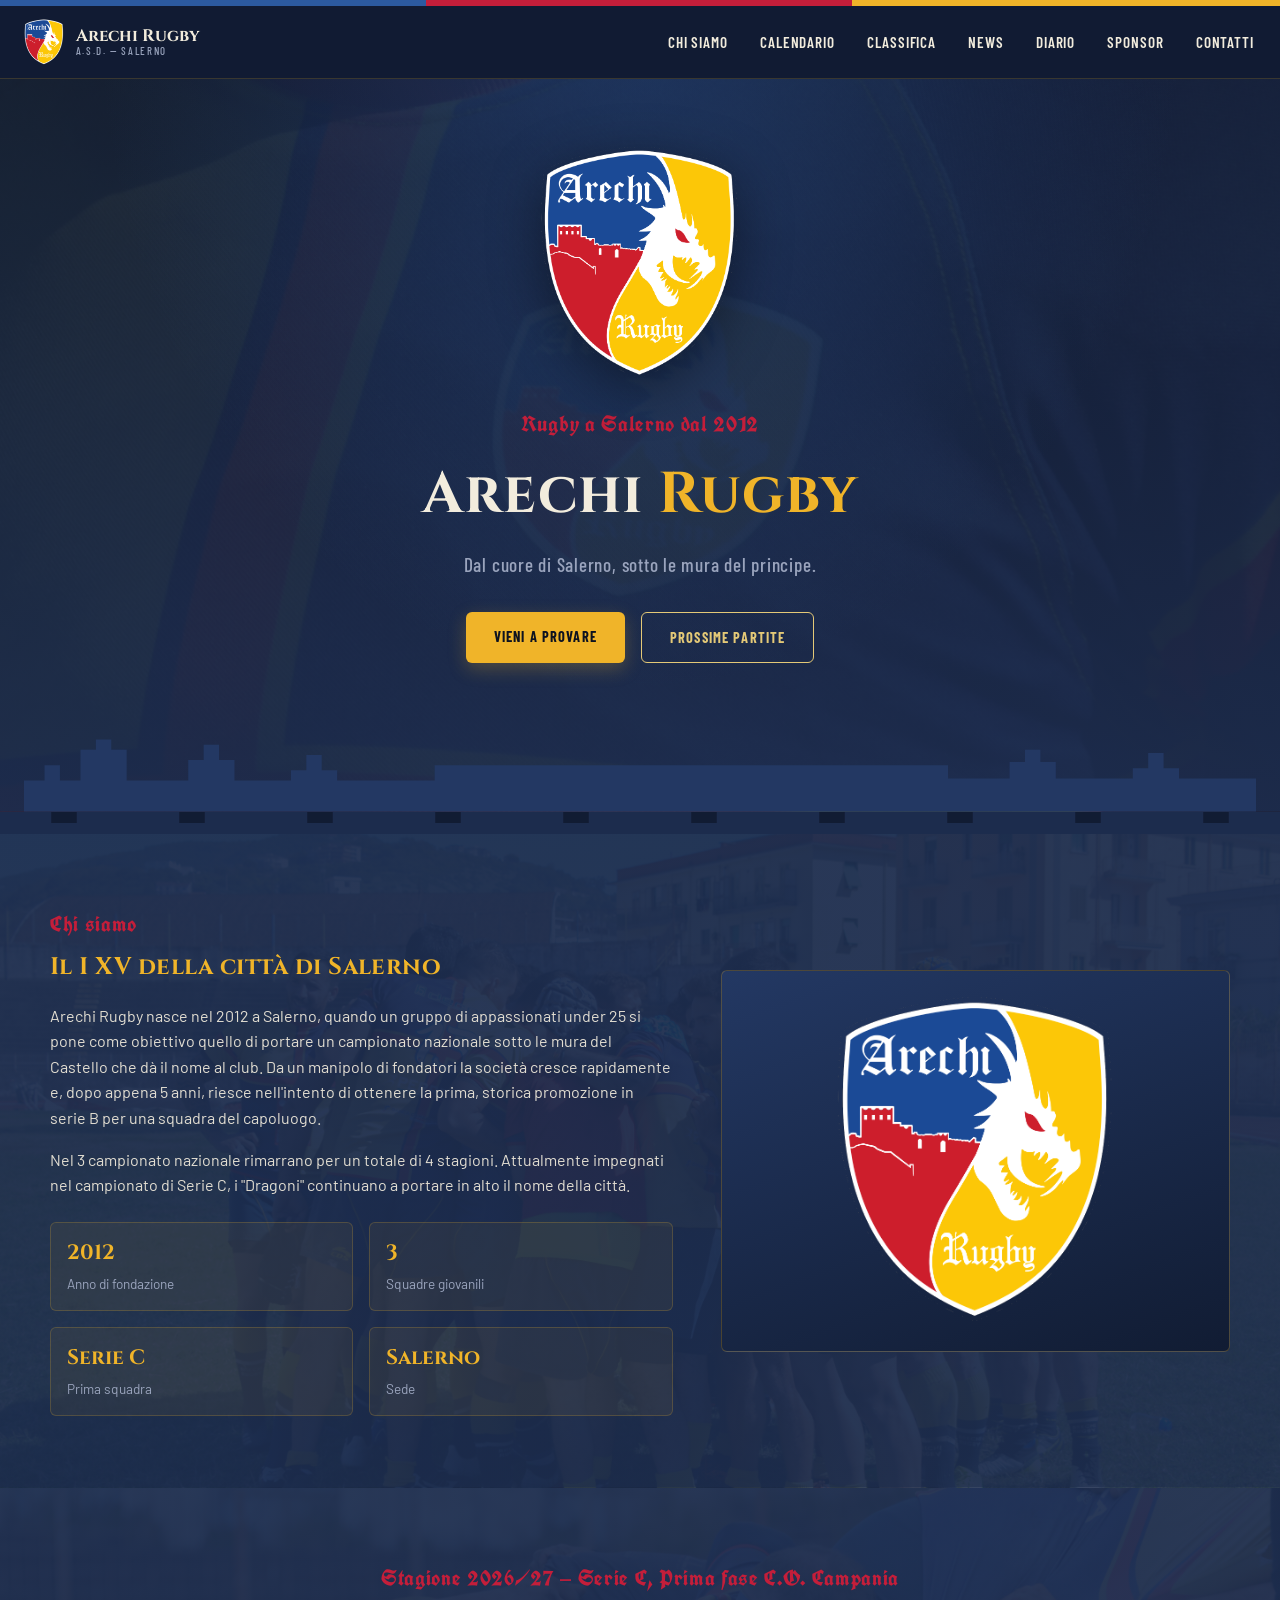
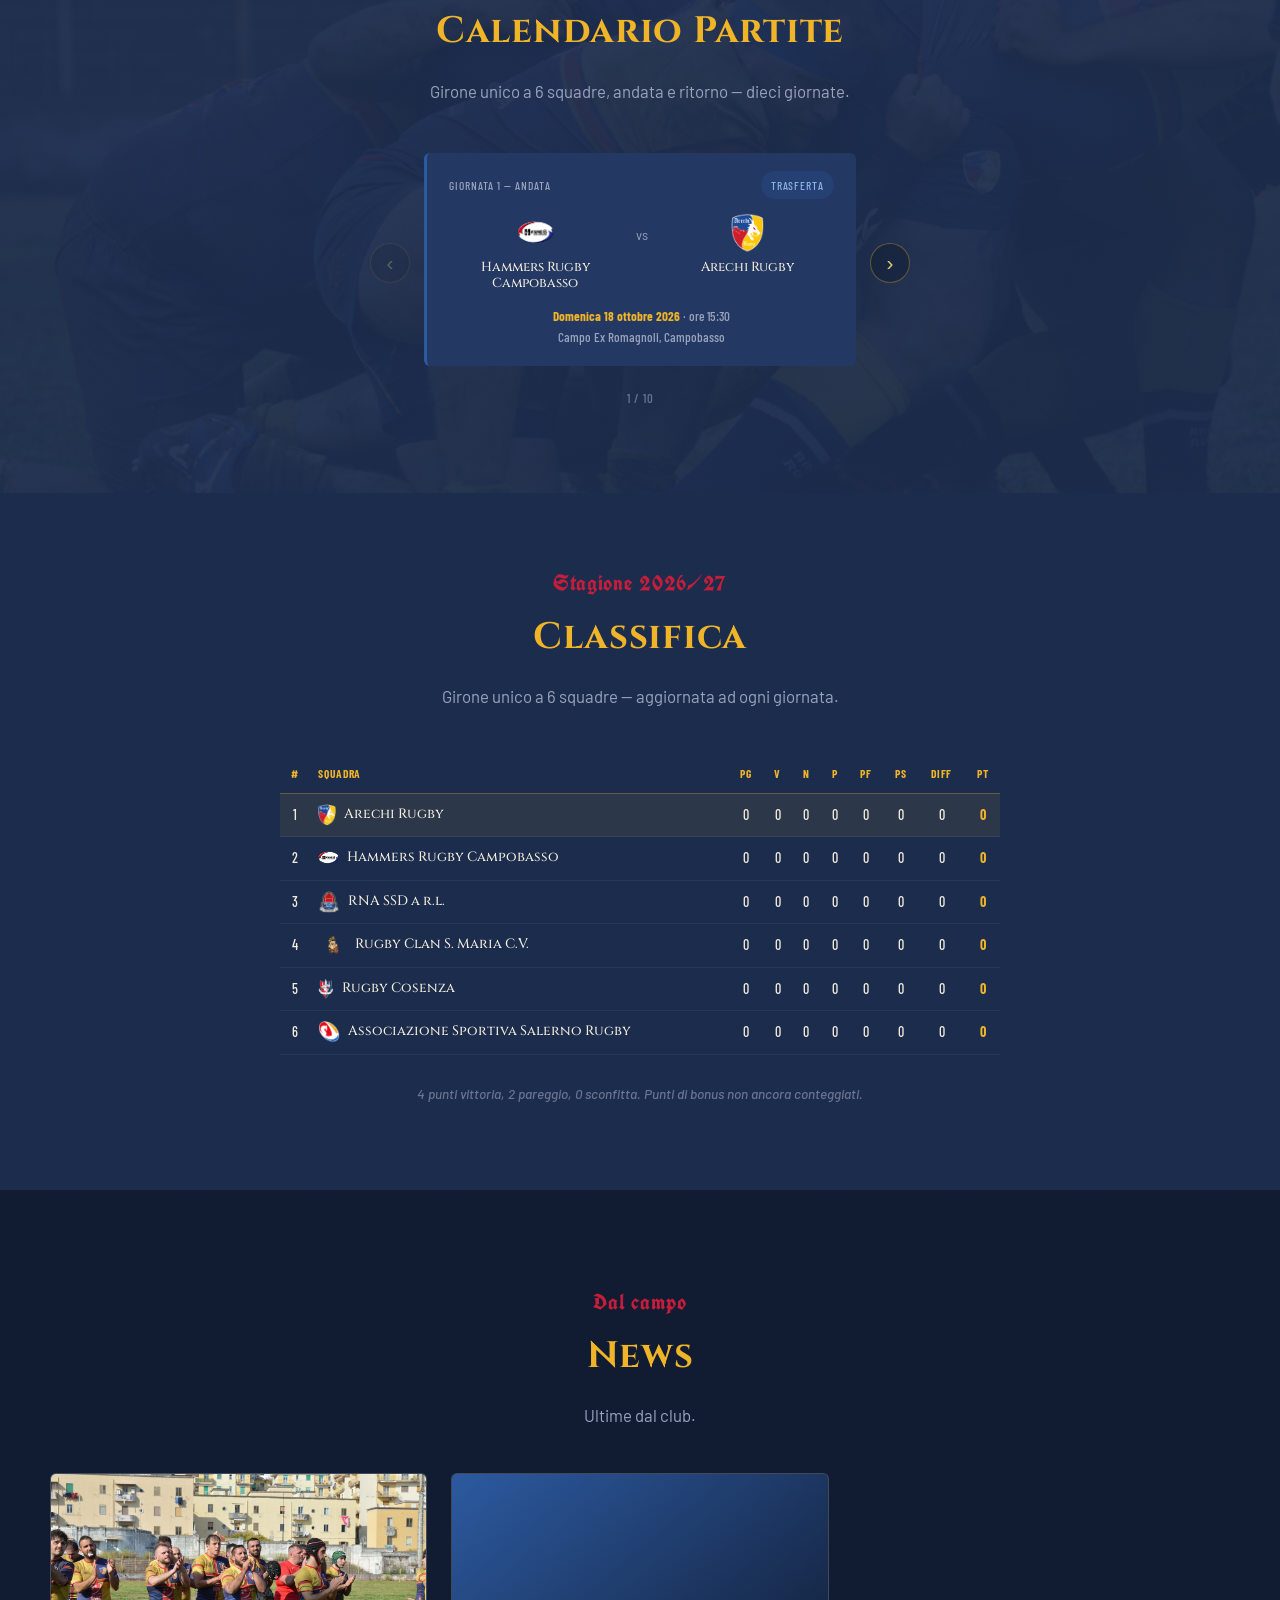
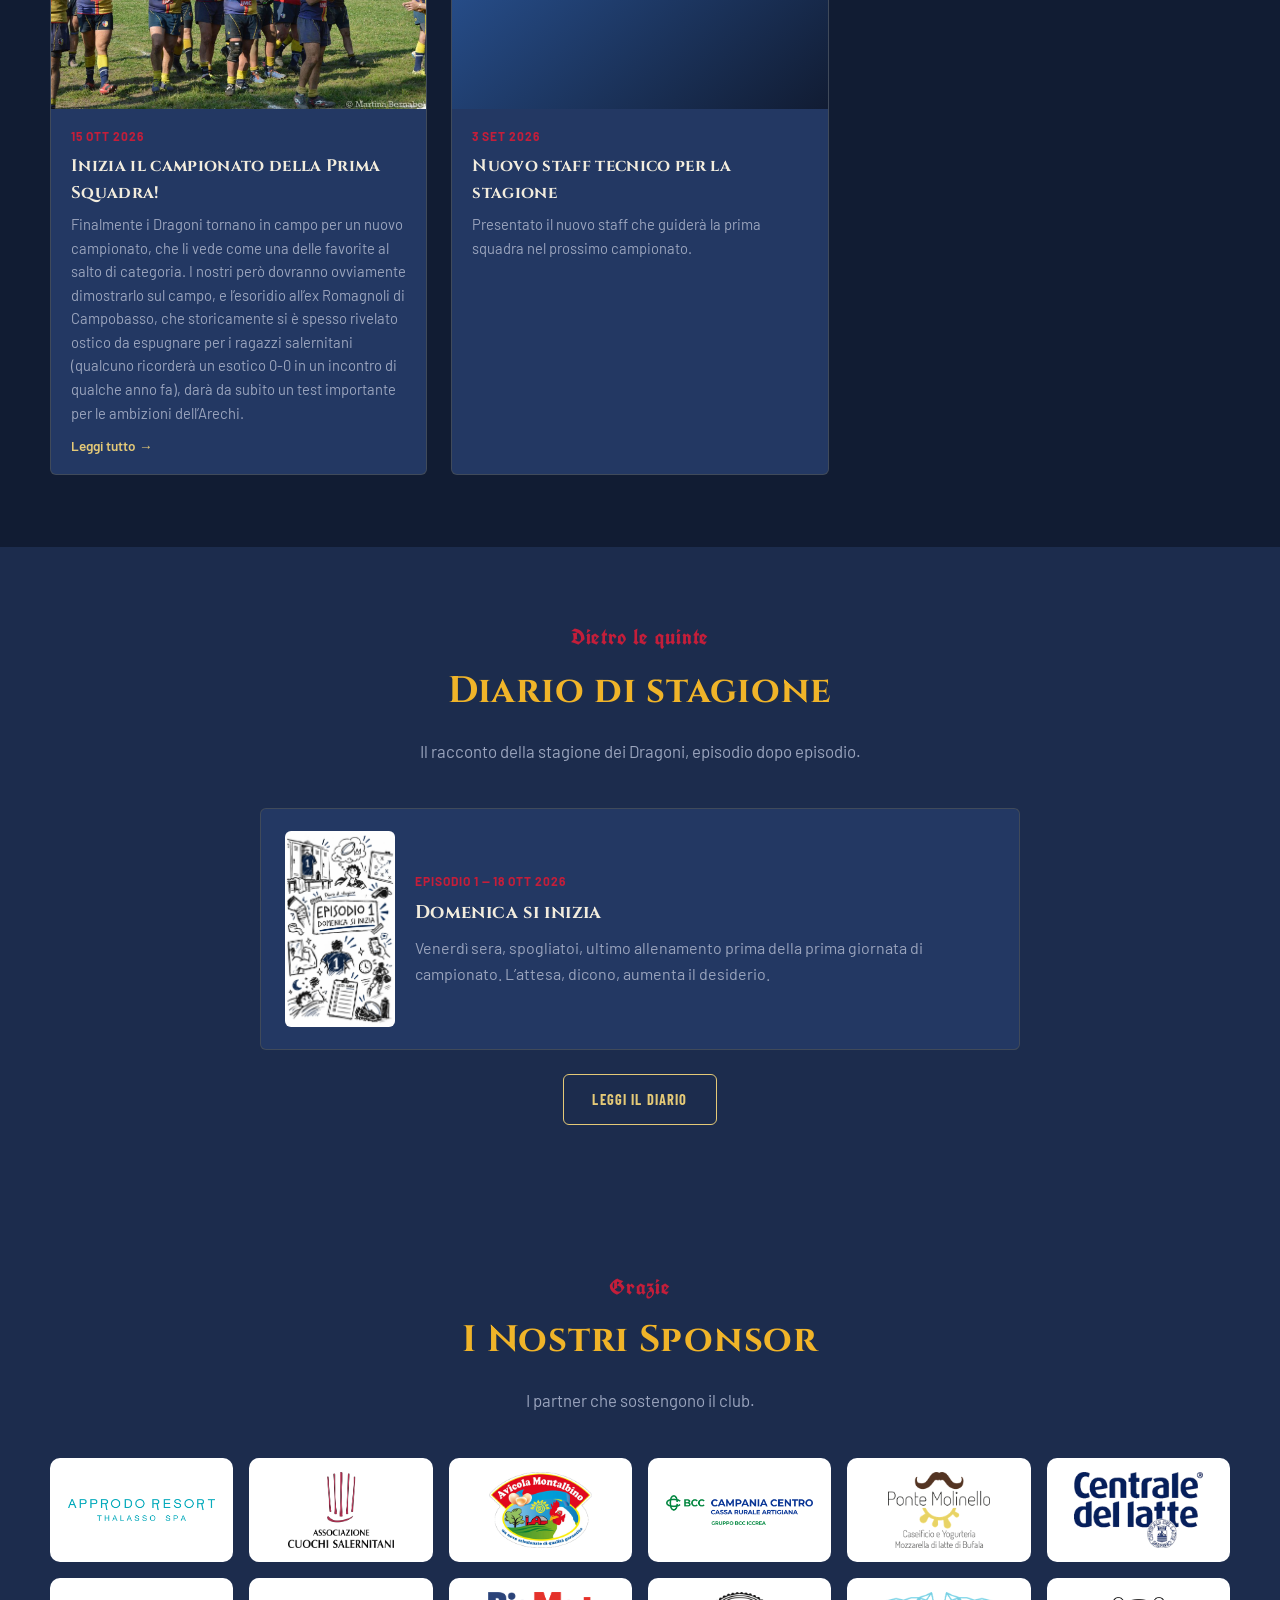
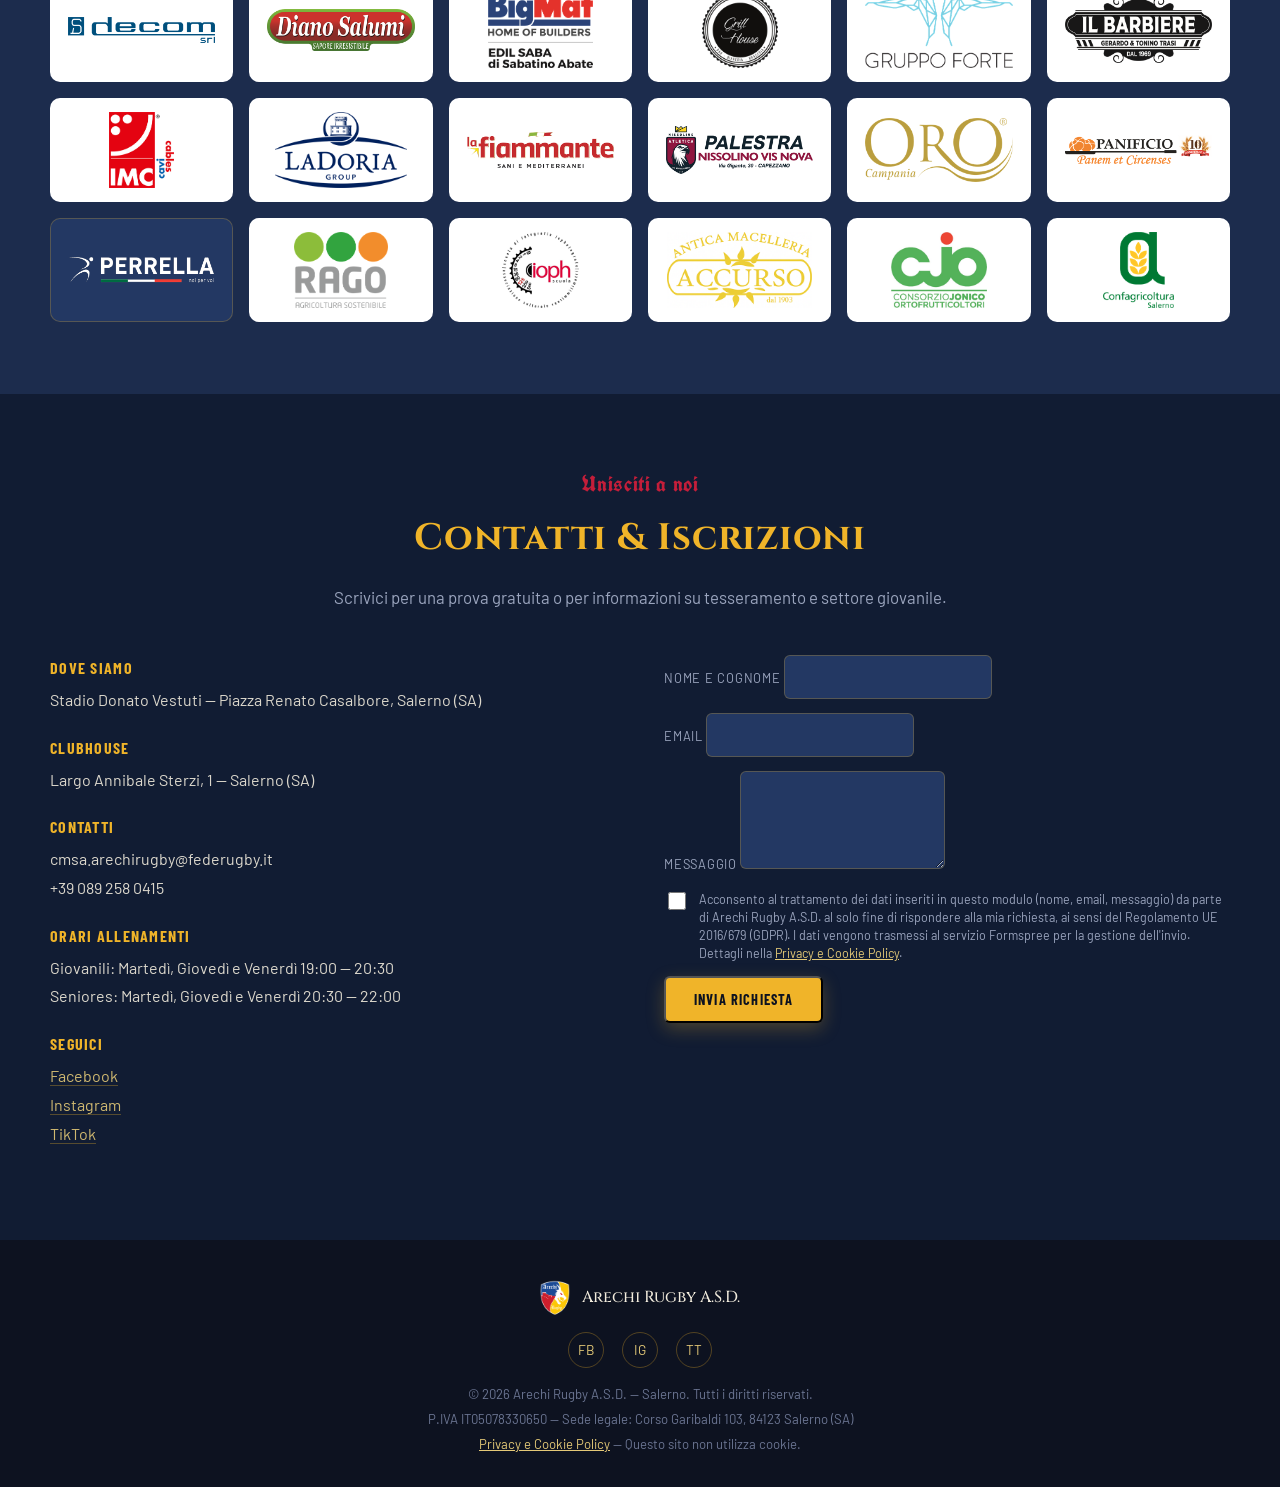
==== index.html @ 6b50a9fa "Diario di stagione: Episodio 1 "Domenica si inizia" Co-Authored-By: Claude Opus 5.5 <noreply@anthrop" ====
<!DOCTYPE html>
<html lang="it">
<head>
<meta charset="UTF-8">
<meta name="viewport" content="width=device-width, initial-scale=1.0">
<title>Arechi Rugby — Rugby Salerno | A.S.D. dal 2012, Stadio Donato Vestuti</title>
<meta name="description" content="Arechi Rugby: squadra di rugby a Salerno, Serie C. Partite casalinghe allo Stadio Donato Vestuti. Storia, squadra, calendario e tesseramenti per il settore giovanile e seniores.">
<meta name="robots" content="index, follow">
<meta name="keywords" content="rugby Salerno, Salerno rugby, Arechi Rugby, Stadio Vestuti, Stadio Donato Vestuti, rugby Campania, A.S.D. rugby Salerno">
<link rel="canonical" href="https://arechirugby.it/">
<link rel="icon" type="image/png" href="arechi-logo.png">
<link rel="apple-touch-icon" href="arechi-logo.png">

<!-- Open Graph -->
<meta property="og:type" content="website">
<meta property="og:site_name" content="Arechi Rugby">
<meta property="og:locale" content="it_IT">
<meta property="og:url" content="https://arechirugby.it/">
<meta property="og:title" content="Arechi Rugby — Rugby Salerno | A.S.D. dal 2012">
<meta property="og:description" content="Squadra di rugby a Salerno, Serie C. Partite casalinghe allo Stadio Donato Vestuti. Storia, squadra, calendario e tesseramenti.">
<meta property="og:image" content="https://arechirugby.it/arechi-logo.png">

<!-- Twitter Card -->
<meta name="twitter:card" content="summary">
<meta name="twitter:title" content="Arechi Rugby — Rugby Salerno">
<meta name="twitter:description" content="Squadra di rugby a Salerno, Serie C. Partite casalinghe allo Stadio Donato Vestuti.">
<meta name="twitter:image" content="https://arechirugby.it/arechi-logo.png">

<link href="fonts.css" rel="stylesheet">

<script type="application/ld+json">
{
  "@context": "https://schema.org",
  "@type": "SportsTeam",
  "name": "Arechi Rugby",
  "alternateName": "A.S.D. Arechi Rugby",
  "sport": "Rugby",
  "url": "https://arechirugby.it/",
  "logo": "https://arechirugby.it/arechi-logo.png",
  "foundingDate": "2012",
  "email": "cmsa.arechirugby@federugby.it",
  "telephone": "+39-089-258-0415",
  "address": {
    "@type": "PostalAddress",
    "streetAddress": "Corso Garibaldi 103",
    "addressLocality": "Salerno",
    "postalCode": "84123",
    "addressRegion": "SA",
    "addressCountry": "IT"
  },
  "location": {
    "@type": "StadiumOrArena",
    "name": "Stadio Donato Vestuti",
    "address": {
      "@type": "PostalAddress",
      "streetAddress": "Piazza Renato Casalbore",
      "addressLocality": "Salerno",
      "addressRegion": "SA",
      "addressCountry": "IT"
    }
  },
  "sameAs": [
    "https://www.facebook.com/arechirugby/",
    "https://www.instagram.com/arechirugby/",
    "https://www.tiktok.com/@arechirugby"
  ]
}
</script>
<style>
  :root{
    --navy:#111c33;
    --navy-2:#1c2c4d;
    --navy-3:#233863;
    --blue-crest:#2c5aa0;
    --red-crest:#c41e3a;
    --red-deep:#8f1526;
    --gold:#f0b429;
    --gold-soft:#e4c977;
    --parchment:#f2ecdd;
    --ink:#0d1220;
    --stone:#9aa4bd;
    --stone-dark:#6b7592;
    --radius:6px;
    --maxw:1180px;
  }
  *{box-sizing:border-box;}
  html{scroll-behavior:smooth;}
  body{
    margin:0;
    background:var(--navy);
    color:var(--parchment);
    font-family:'Barlow',sans-serif;
    font-size:16px;
    line-height:1.6;
    -webkit-font-smoothing:antialiased;
  }
  h1,h2,h3{
    font-family:'Cinzel',serif;
    letter-spacing:.02em;
    margin:0 0 .4em 0;
    color:var(--gold);
  }
  a{color:inherit;}
  img{max-width:100%;display:block;}
  .wrap{max-width:var(--maxw);margin:0 auto;padding:0 24px;}
  .eyebrow{
    font-family:'UnifrakturCook',cursive;
    font-size:1.4rem;
    color:var(--red-crest);
    letter-spacing:.03em;
    display:inline-block;
    margin-bottom:.3em;
  }
  :focus-visible{outline:3px solid var(--gold);outline-offset:3px;}

  /* ---- tri-color shield bar ---- */
  .shieldbar{
    height:6px;
    width:100%;
    background:linear-gradient(90deg,
      var(--blue-crest) 0 33.3%,
      var(--red-crest) 33.3% 66.6%,
      var(--gold) 66.6% 100%);
  }

  /* ---- header ---- */
  header{
    position:sticky;top:0;z-index:50;
    background:rgba(17,28,51,.94);
    backdrop-filter:blur(6px);
    border-bottom:1px solid rgba(240,180,41,.18);
  }
  .navrow{
    display:flex;align-items:center;justify-content:space-between;
    padding:12px 24px;
  }
  .brand{display:flex;align-items:center;gap:12px;text-decoration:none;}
  .brand img{height:48px;width:auto;}
  .brand-text{font-family:'Cinzel',serif;font-weight:700;color:var(--parchment);font-size:1.05rem;line-height:1.1;}
  .brand-text small{display:block;font-family:'Barlow Condensed',sans-serif;font-weight:500;font-size:.68rem;letter-spacing:.15em;color:var(--stone);text-transform:uppercase;}
  nav ul{list-style:none;display:flex;gap:28px;margin:0;padding:0;}
  nav a{
    text-decoration:none;color:var(--parchment);
    font-family:'Barlow Condensed',sans-serif;font-weight:600;
    font-size:.95rem;letter-spacing:.06em;text-transform:uppercase;
    padding:6px 2px;border-bottom:2px solid transparent;
    transition:border-color .2s, color .2s;
  }
  nav a:hover{border-color:var(--gold);color:var(--gold);}
  .menu-btn{display:none;background:none;border:1px solid var(--gold-soft);color:var(--gold-soft);padding:8px 10px;border-radius:var(--radius);cursor:pointer;}
  @media(max-width:860px){
    nav{position:fixed;top:76px;left:0;right:0;background:var(--navy-2);border-bottom:1px solid rgba(240,180,41,.2);
      max-height:0;overflow:hidden;transition:max-height .3s ease;}
    nav.open{max-height:400px;}
    nav ul{flex-direction:column;padding:16px 24px;gap:0;}
    nav ul li{border-bottom:1px solid rgba(255,255,255,.06);}
    nav a{display:block;padding:14px 4px;}
    .menu-btn{display:block;}
  }

  /* ---- hero ---- */
  .hero{
    position:relative;
    padding:64px 24px 0;
    background:
      radial-gradient(ellipse at 50% -10%, rgba(44,90,160,.35), transparent 60%) center/auto no-repeat,
      linear-gradient(180deg, rgba(17,28,51,.93) 0%, rgba(28,44,77,.96) 100%) center/auto no-repeat,
      url("Foto/Sfondo principale.jpg") center 30%/cover no-repeat;
    overflow:hidden;
    text-align:center;
  }
  .hero-inner{max-width:760px;margin:0 auto;position:relative;z-index:2;}
  .hero img.crest{width:200px;margin:0 auto 22px;filter:drop-shadow(0 12px 28px rgba(0,0,0,.45));}
  .hero h1{font-size:clamp(2.2rem,6vw,3.6rem);margin-bottom:.15em;color:var(--parchment);}
  .hero h1 span{color:var(--gold);}
  .hero p.tagline{
    font-family:'Barlow Condensed',sans-serif;font-weight:500;
    font-size:1.2rem;letter-spacing:.04em;color:var(--stone);
    max-width:520px;margin:0 auto 32px;
  }
  .cta-row{display:flex;gap:16px;justify-content:center;flex-wrap:wrap;margin-bottom:56px;}
  .btn{
    display:inline-block;padding:13px 28px;border-radius:var(--radius);
    font-family:'Barlow Condensed',sans-serif;font-weight:700;text-transform:uppercase;
    letter-spacing:.08em;font-size:.9rem;text-decoration:none;
    transition:transform .15s ease, box-shadow .15s ease;
  }
  .btn:hover{transform:translateY(-2px);}
  .btn-primary{background:var(--gold);color:var(--ink);box-shadow:0 6px 18px rgba(240,180,41,.25);}
  .btn-ghost{border:1.5px solid var(--gold-soft);color:var(--gold-soft);}

  /* castle skyline silhouette at base of hero */
  .skyline{
    display:block;width:100%;height:auto;color:var(--navy-3);
  }

  /* battlement divider */
  .battlement{display:block;width:100%;height:22px;}

  /* ---- sections ---- */
  section{padding:72px 24px;}
  .section-head{max-width:640px;margin:0 auto 44px;text-align:center;}
  .section-head h2{font-size:clamp(1.7rem,4vw,2.3rem);}
  .section-head p{color:var(--stone);font-size:1.05rem;}

  .bg-navy2{background:var(--navy-2);}
  .bg-navy{background:var(--navy);}
  #chisiamo{
    background:
      linear-gradient(180deg, rgba(28,44,77,.94), rgba(28,44,77,.94)) center/auto no-repeat,
      url("Foto/DSC_0277.jpg") center 35%/cover no-repeat;
  }
  #calendario{
    background:
      linear-gradient(180deg, rgba(28,44,77,.94), rgba(28,44,77,.94)) center/auto no-repeat,
      url("Foto/DSC_0271.jpg") center 30%/cover no-repeat;
  }

  /* chi siamo */
  .chisiamo-grid{
    display:grid;grid-template-columns:1.1fr .9fr;gap:48px;align-items:center;
    max-width:var(--maxw);margin:0 auto;
  }
  .chisiamo-grid p{color:var(--parchment);opacity:.92;}
  .fact-list{list-style:none;margin:24px 0 0;padding:0;display:grid;grid-template-columns:1fr 1fr;gap:16px;}
  .fact-list li{
    background:rgba(240,180,41,.06);border:1px solid rgba(240,180,41,.2);
    border-radius:var(--radius);padding:14px 16px;
  }
  .fact-list strong{display:block;font-family:'Cinzel',serif;color:var(--gold);font-size:1.3rem;}
  .fact-list span{font-size:.85rem;color:var(--stone);}
  .castle-art{
    border-radius:var(--radius);overflow:hidden;border:1px solid rgba(240,180,41,.25);
    background:linear-gradient(160deg, var(--navy-3), var(--navy));
    aspect-ratio:4/3;display:flex;align-items:center;justify-content:center;
  }
  @media(max-width:860px){.chisiamo-grid{grid-template-columns:1fr;} .fact-list{grid-template-columns:1fr 1fr;}}

  /* squadra */
  .roster-tabs{display:flex;gap:10px;justify-content:center;margin-bottom:36px;flex-wrap:wrap;}
  .roster-tab{
    font-family:'Barlow Condensed',sans-serif;font-weight:600;letter-spacing:.06em;text-transform:uppercase;
    font-size:.85rem;padding:9px 18px;border-radius:999px;border:1px solid rgba(240,180,41,.3);
    background:transparent;color:var(--stone);cursor:pointer;
  }
  .roster-tab.active{background:var(--gold);color:var(--ink);border-color:var(--gold);}
  .roster-grid{display:grid;grid-template-columns:repeat(auto-fill,minmax(190px,1fr));gap:18px;max-width:var(--maxw);margin:0 auto;}
  .player-card{
    background:var(--navy-3);border:1px solid rgba(240,180,41,.16);border-radius:var(--radius);
    padding:20px 16px;text-align:center;position:relative;
  }
  .player-card .num{
    font-family:'Cinzel',serif;font-size:2.1rem;color:var(--gold);line-height:1;
  }
  .player-card .name{font-weight:700;margin-top:8px;}
  .player-card .role{font-size:.8rem;color:var(--stone);text-transform:uppercase;letter-spacing:.06em;}
  .placeholder-note{
    text-align:center;color:var(--stone-dark);font-size:.85rem;margin-top:28px;font-style:italic;
  }

  /* calendario — swipeable carousel */
  .fixtures-wrap{display:flex;align-items:center;gap:12px;max-width:540px;margin:0 auto;}
  .fx-nav{
    flex:0 0 auto;width:40px;height:40px;border-radius:50%;
    border:1px solid rgba(240,180,41,.35);background:rgba(17,28,51,.5);
    color:var(--gold-soft);font-size:1.3rem;line-height:1;cursor:pointer;
    display:flex;align-items:center;justify-content:center;
    transition:background .15s ease,border-color .15s ease;
  }
  .fx-nav:hover{background:rgba(240,180,41,.16);border-color:var(--gold);}
  .fx-nav:disabled{opacity:.3;cursor:default;}
  @media(max-width:640px){.fx-nav{display:none;}}

  .fixtures{
    flex:1;min-width:0;display:flex;overflow-x:auto;scroll-snap-type:x mandatory;
    gap:16px;scroll-behavior:smooth;-webkit-overflow-scrolling:touch;
    padding:4px 2px 12px;scrollbar-width:thin;scrollbar-color:var(--gold-soft) transparent;
  }
  .fixtures::-webkit-scrollbar{height:6px;}
  .fixtures::-webkit-scrollbar-thumb{background:rgba(240,180,41,.3);border-radius:3px;}

  .fixture{
    flex:0 0 100%;scroll-snap-align:center;
    background:var(--navy-3);border-left:3px solid var(--gold);border-radius:var(--radius);
    padding:18px 22px;
  }
  .fixture.away{border-left-color:var(--blue-crest);}
  .fixture-top{display:flex;justify-content:space-between;align-items:center;gap:10px;margin-bottom:14px;}
  .fixture-round{font-family:'Barlow Condensed',sans-serif;font-size:.72rem;text-transform:uppercase;letter-spacing:.08em;color:var(--stone);}
  .fixture-teams{display:flex;align-items:flex-start;justify-content:center;gap:14px;text-align:center;margin-bottom:14px;}
  .fixture-teams .team{display:flex;flex-direction:column;align-items:center;gap:6px;flex:1;min-width:0;}
  .fixture-teams .team img{height:40px;width:auto;}
  .fixture-teams .team span{font-family:'Cinzel',serif;font-size:.82rem;line-height:1.25;}
  .fixture-teams .vs{color:var(--stone);font-family:'Barlow',sans-serif;font-size:.8rem;flex:0 0 auto;margin-top:12px;}
  .fixture-teams .fixture-score{color:var(--gold);font-family:'Cinzel',serif;font-weight:700;font-size:1.05rem;flex:0 0 auto;margin-top:8px;white-space:nowrap;}
  .fixture-meta{text-align:center;color:var(--stone);font-family:'Barlow Condensed',sans-serif;font-size:.82rem;}
  .fixture-meta strong{color:var(--gold);font-weight:700;}
  .tag{
    font-family:'Barlow Condensed',sans-serif;font-size:.72rem;text-transform:uppercase;letter-spacing:.08em;
    padding:5px 10px;border-radius:999px;white-space:nowrap;
  }
  .tag.casa{background:rgba(240,180,41,.15);color:var(--gold);}
  .tag.trasferta{background:rgba(44,90,160,.25);color:#8fb3e8;}
  .fixtures-counter{text-align:center;color:var(--stone-dark);font-size:.8rem;margin-top:10px;font-family:'Barlow Condensed',sans-serif;letter-spacing:.04em;}

  /* classifica */
  .standings-wrap{max-width:720px;margin:0 auto;overflow-x:auto;}
  .standings{width:100%;border-collapse:collapse;font-family:'Barlow Condensed',sans-serif;font-size:.88rem;min-width:560px;}
  .standings th,.standings td{padding:10px 8px;text-align:center;white-space:nowrap;}
  .standings thead th{color:var(--gold);text-transform:uppercase;letter-spacing:.06em;font-size:.72rem;border-bottom:1px solid rgba(240,180,41,.3);}
  .standings th.standings-team-h{text-align:left;}
  .standings td.standings-team{text-align:left;display:flex;align-items:center;gap:8px;font-family:'Cinzel',serif;font-size:.85rem;white-space:normal;}
  .standings td.standings-team img{height:22px;width:auto;flex:0 0 auto;}
  .standings tbody tr{border-bottom:1px solid rgba(255,255,255,.06);}
  .standings tbody tr.standings-arechi{background:rgba(240,180,41,.08);}
  .standings td.standings-pt{color:var(--gold);font-weight:700;}

  /* news */
  .news-grid{display:grid;grid-template-columns:repeat(3,1fr);gap:24px;max-width:var(--maxw);margin:0 auto;}
  .news-card{background:var(--navy-3);border-radius:var(--radius);overflow:hidden;border:1px solid rgba(240,180,41,.14);}
  .news-thumb{aspect-ratio:16/10;background:linear-gradient(140deg,var(--blue-crest),var(--navy));}
  .news-body{padding:18px 20px;}
  .news-date{font-size:.75rem;letter-spacing:.08em;text-transform:uppercase;color:var(--red-crest);font-weight:700;}
  .news-body h3{font-family:'Cinzel',serif;font-size:1.05rem;margin:.4em 0;color:var(--parchment);}
  .news-body p{color:var(--stone);font-size:.92rem;margin:0;}
  /* bottom-anchored crop keeps photographer credits (usually bottom corner) visible */
  .news-thumb img{display:block;width:100%;height:100%;object-fit:cover;object-position:50% 100%;}
  .news-more summary{cursor:pointer;color:var(--gold-soft);font-size:.85rem;font-weight:600;margin-top:.7em;list-style:none;}
  .news-more summary::-webkit-details-marker{display:none;}
  .news-more summary::after{content:' →';}
  .news-more[open] summary{display:none;}
  .news-more p{margin-top:.7em;}
  @media(max-width:860px){.news-grid{grid-template-columns:1fr;}}

  /* diario */
  .diario-teaser{max-width:760px;margin:0 auto;text-align:center;}
  .diario-card{background:var(--navy-3);border-radius:var(--radius);border:1px solid rgba(240,180,41,.14);padding:22px 24px;margin-bottom:24px;text-align:left;}
  .diario-card h3{font-family:'Cinzel',serif;font-size:1.15rem;margin:.4em 0;color:var(--parchment);}
  .diario-card p{color:var(--stone);margin:0;}
  a.diario-card{display:block;color:inherit;text-decoration:none;transition:border-color .2s;}
  a.diario-card:hover{border-color:rgba(240,180,41,.45);}
  .diario-card.has-thumb{display:grid;grid-template-columns:110px 1fr;gap:20px;align-items:center;}
  .diario-card.has-thumb img{width:100%;height:auto;border-radius:6px;display:block;}
  @media (max-width:480px){.diario-card.has-thumb{grid-template-columns:80px 1fr;gap:14px;}}

  /* sponsor */
  .sponsor-strip{
    display:grid;grid-template-columns:repeat(auto-fill,minmax(180px,1fr));gap:16px;
    max-width:var(--maxw);margin:0 auto;
  }
  .sponsor-slot{
    display:flex;align-items:center;justify-content:center;
    background:#fff;border-radius:10px;height:104px;padding:14px 18px;
  }
  /* for logos that only exist in a white version */
  .sponsor-slot.dark{background:var(--navy-3);border:1px solid rgba(240,180,41,.25);}
  .sponsor-slot img{
    max-height:100%;max-width:100%;width:auto;height:auto;object-fit:contain;
  }
  @media(max-width:520px){
    .sponsor-strip{grid-template-columns:repeat(2,1fr);gap:12px;}
    .sponsor-slot{height:88px;padding:12px 14px;}
  }

  /* contatti */
  .contact-grid{display:grid;grid-template-columns:1fr 1fr;gap:48px;max-width:var(--maxw);margin:0 auto;}
  .info-block{margin-bottom:22px;}
  .info-block h3{font-size:1rem;color:var(--gold);font-family:'Barlow Condensed',sans-serif;text-transform:uppercase;letter-spacing:.08em;}
  .info-block p{margin:.2em 0;color:var(--parchment);opacity:.9;}
  .info-block a{color:var(--gold-soft);text-decoration:none;border-bottom:1px solid rgba(240,180,41,.35);}
  .info-block a:hover{color:var(--gold);border-color:var(--gold);}
  form{display:flex;flex-direction:column;gap:14px;}
  form input, form textarea{
    background:var(--navy-3);border:1px solid rgba(240,180,41,.25);border-radius:var(--radius);
    padding:12px 14px;color:var(--parchment);font-family:'Barlow',sans-serif;font-size:.95rem;
  }
  form input:focus, form textarea:focus{border-color:var(--gold);outline:none;}
  form label{font-size:.8rem;text-transform:uppercase;letter-spacing:.06em;color:var(--stone);margin-bottom:-6px;}
  .consent-row{display:flex;align-items:flex-start;gap:10px;}
  .consent-row input{width:18px;height:18px;min-width:18px;margin-top:2px;accent-color:var(--gold);}
  .consent-row label{font-size:.78rem;text-transform:none;letter-spacing:normal;color:var(--stone);line-height:1.45;margin-bottom:0;}
  .consent-row label a,footer p a{color:var(--gold-soft);}
  form button{align-self:flex-start;}
  @media(max-width:860px){.contact-grid{grid-template-columns:1fr;}}

  footer{background:var(--ink);padding:40px 24px 28px;text-align:center;color:var(--stone-dark);}
  .footer-brand{display:flex;align-items:center;justify-content:center;gap:12px;margin-bottom:14px;}
  .footer-brand img{height:36px;}
  .footer-brand span{font-family:'Cinzel',serif;color:var(--parchment);}
  .social-row{display:flex;justify-content:center;gap:18px;margin:16px 0;}
  .social-row a{
    width:36px;height:36px;border:1px solid rgba(240,180,41,.3);border-radius:50%;
    display:flex;align-items:center;justify-content:center;text-decoration:none;color:var(--gold-soft);
    font-size:.85rem;
  }
  footer p{font-size:.82rem;margin:.3em 0;}

  @media (prefers-reduced-motion: reduce){
    html{scroll-behavior:auto;}
    .btn:hover{transform:none;}
  }
</style>
</head>
<body>

<header>
  <div class="shieldbar"></div>
  <div class="navrow">
    <a href="#top" class="brand">
      <img src="arechi-logo.png" alt="Stemma Arechi Rugby">
      <span class="brand-text">Arechi Rugby<small>A.S.D. — Salerno</small></span>
    </a>
    <button class="menu-btn" id="menuBtn" aria-label="Apri menu" aria-expanded="false">☰ Menu</button>
    <nav id="mainNav">
      <ul>
        <li><a href="#chisiamo">Chi Siamo</a></li>
        <!-- <li><a href="#squadra">Squadra</a></li> temporarily hidden, see commented section below -->
        <li><a href="#calendario">Calendario</a></li>
        <li><a href="#classifica">Classifica</a></li>
        <li><a href="#news">News</a></li>
        <li><a href="#diario">Diario</a></li>
        <li><a href="#sponsor">Sponsor</a></li>
        <li><a href="#contatti">Contatti</a></li>
      </ul>
    </nav>
  </div>
</header>

<div id="top"></div>

<section class="hero">
  <div class="hero-inner">
    <img src="arechi-logo.png" alt="Stemma Arechi Rugby" class="crest">
    <span class="eyebrow">Rugby a Salerno dal 2012</span>
    <h1>Arechi <span>Rugby</span></h1>
    <p class="tagline">Dal cuore di Salerno, sotto le mura del principe.</p>
    <div class="cta-row">
      <a href="#contatti" class="btn btn-primary">Vieni a provare</a>
      <a href="#calendario" class="btn btn-ghost">Prossime partite</a>
    </div>
  </div>
  <svg class="skyline" viewBox="0 0 1200 90" preserveAspectRatio="none" xmlns="http://www.w3.org/2000/svg">
    <path fill="currentColor" d="M0,90 L0,60 L20,60 L20,45 L35,45 L35,60 L55,60 L55,30 L70,30 L70,20 L85,20 L85,30 L100,30 L100,60
      L160,60 L160,40 L175,40 L175,25 L190,25 L190,40 L205,40 L205,60 L260,60 L260,50 L275,50 L275,35 L290,35 L290,50
      L305,50 L305,60 L400,60 L400,45 L900,45 L900,58 L960,58 L960,42 L975,42 L975,30 L990,30 L990,42 L1005,42 L1005,58
      L1080,58 L1080,48 L1095,48 L1095,33 L1110,33 L1110,48 L1125,48 L1125,58 L1200,58 L1200,90 Z"/>
  </svg>
</section>

<svg class="battlement" viewBox="0 0 400 20" preserveAspectRatio="none" xmlns="http://www.w3.org/2000/svg">
  <defs>
    <pattern id="merlonGold" width="40" height="20" patternUnits="userSpaceOnUse">
      <rect x="0" y="10" width="40" height="10" style="fill:var(--navy-2)"/>
      <rect x="0" y="0" width="16" height="10" style="fill:var(--navy-2)"/>
      <rect x="24" y="0" width="16" height="10" style="fill:var(--navy-2)"/>
    </pattern>
  </defs>
  <rect width="400" height="20" fill="url(#merlonGold)"/>
</svg>

<section class="bg-navy2" id="chisiamo">
  <div class="chisiamo-grid">
    <div>
      <span class="eyebrow">Chi siamo</span>
      <h2>Il I XV della città di Salerno</h2>
      <p>Arechi Rugby nasce nel 2012 a Salerno, quando un gruppo di appassionati under 25 si pone come obiettivo quello di portare un campionato nazionale sotto le mura del Castello che dà il nome al club. Da un manipolo di fondatori la società cresce rapidamente e, dopo appena 5 anni, riesce nell'intento di ottenere la prima, storica promozione in serie B per una squadra del capoluogo.</p>
      <p>Nel 3 campionato nazionale rimarrano per un totale di 4 stagioni. Attualmente impegnati nel campionato di Serie C, i "Dragoni" continuano a portare in alto il nome della città.</p>
      <ul class="fact-list">
        <li><strong>2012</strong><span>Anno di fondazione</span></li>
        <li><strong>3</strong><span>Squadre giovanili</span></li>
        <li><strong>Serie C</strong><span>Prima squadra</span></li>
        <li><strong>Salerno</strong><span>Sede</span></li>
      </ul>
    </div>
    <div class="castle-art">
      <img src="arechi-logo.png" alt="Stemma Arechi Rugby" style="width:55%;">
    </div>
  </div>
</section>

<!-- Squadra section temporarily hidden until real roster data is ready. Nav link commented out above.
<svg class="battlement" viewBox="0 0 400 20" preserveAspectRatio="none" xmlns="http://www.w3.org/2000/svg">
  <defs>
    <pattern id="merlonNavy" width="40" height="20" patternUnits="userSpaceOnUse">
      <rect x="0" y="10" width="40" height="10" style="fill:var(--navy)"/>
      <rect x="0" y="0" width="16" height="10" style="fill:var(--navy)"/>
      <rect x="24" y="0" width="16" height="10" style="fill:var(--navy)"/>
    </pattern>
  </defs>
  <rect width="400" height="20" fill="url(#merlonNavy)"/>
</svg>

<section class="bg-navy" id="squadra">
  <div class="section-head">
    <span class="eyebrow">La rosa</span>
    <h2>La Squadra</h2>
    <p>I Dragoni che difendono i colori giallo-blu.</p>
  </div>
  <div class="roster-tabs">
    <button class="roster-tab active">Prima Squadra</button>
    <button class="roster-tab">Under 18</button>
    <button class="roster-tab">Staff Tecnico</button>
  </div>
  <div class="roster-grid">
    <div class="player-card"><div class="num">1</div><div class="name">Nome Cognome</div><div class="role">Pilone</div></div>
    <div class="player-card"><div class="num">2</div><div class="name">Nome Cognome</div><div class="role">Tallonatore</div></div>
    <div class="player-card"><div class="num">8</div><div class="name">Nome Cognome</div><div class="role">Numero 8</div></div>
    <div class="player-card"><div class="num">9</div><div class="name">Nome Cognome</div><div class="role">Mediano di mischia</div></div>
    <div class="player-card"><div class="num">10</div><div class="name">Nome Cognome</div><div class="role">Apertura</div></div>
    <div class="player-card"><div class="num">15</div><div class="name">Nome Cognome</div><div class="role">Estremo</div></div>
  </div>
  <p class="placeholder-note"></p>
</section>

<svg class="battlement" viewBox="0 0 400 20" preserveAspectRatio="none" xmlns="http://www.w3.org/2000/svg">
  <defs>
    <pattern id="merlonNavy2" width="40" height="20" patternUnits="userSpaceOnUse">
      <rect x="0" y="10" width="40" height="10" style="fill:var(--navy-2)"/>
      <rect x="0" y="0" width="16" height="10" style="fill:var(--navy-2)"/>
      <rect x="24" y="0" width="16" height="10" style="fill:var(--navy-2)"/>
    </pattern>
  </defs>
  <rect width="400" height="20" fill="url(#merlonNavy2)"/>
</svg>
-->


<section class="bg-navy2" id="calendario">
  <div class="section-head">
    <span class="eyebrow">Stagione 2026/27 — Serie C, Prima fase C.O. Campania</span>
    <h2>Calendario Partite</h2>
    <p>Girone unico a 6 squadre, andata e ritorno — dieci giornate.</p>
  </div>
  <div class="fixtures-wrap">
    <button class="fx-nav fx-prev" id="fxPrev" aria-label="Partita precedente">‹</button>
    <div class="fixtures" id="fixturesTrack" role="region" aria-roledescription="carousel" aria-label="Calendario partite" tabindex="0">
    </div>
    <button class="fx-nav fx-next" id="fxNext" aria-label="Partita successiva">›</button>
  </div>
  <p class="fixtures-counter" id="fxCounter">1 / 10</p>
</section>

<section class="bg-navy2" id="classifica">
  <div class="section-head">
    <span class="eyebrow">Stagione 2026/27</span>
    <h2>Classifica</h2>
    <p>Girone unico a 6 squadre — aggiornata ad ogni giornata.</p>
  </div>
  <div class="standings-wrap">
    <table class="standings">
      <thead>
        <tr>
          <th class="standings-pos">#</th>
          <th class="standings-team-h">Squadra</th>
          <th>PG</th><th>V</th><th>N</th><th>P</th>
          <th>PF</th><th>PS</th><th>Diff</th><th>Pt</th>
        </tr>
      </thead>
      <tbody id="standingsBody"></tbody>
    </table>
  </div>
  <p class="placeholder-note">4 punti vittoria, 2 pareggio, 0 sconfitta. Punti di bonus non ancora conteggiati.</p>
</section>

<svg class="battlement" viewBox="0 0 400 20" preserveAspectRatio="none" xmlns="http://www.w3.org/2000/svg">
  <defs>
    <pattern id="merlonNavy3" width="40" height="20" patternUnits="userSpaceOnUse">
      <rect x="0" y="10" width="40" height="10" style="fill:var(--navy)"/>
      <rect x="0" y="0" width="16" height="10" style="fill:var(--navy)"/>
      <rect x="24" y="0" width="16" height="10" style="fill:var(--navy)"/>
    </pattern>
  </defs>
  <rect width="400" height="20" fill="url(#merlonNavy3)"/>
</svg>

<section class="bg-navy" id="news">
  <div class="section-head">
    <span class="eyebrow">Dal campo</span>
    <h2>News</h2>
    <p>Ultime dal club.</p>
  </div>
  <div class="news-grid">
    <!-- NEWS:START — newest first; cards are added here from Drive News/Da pubblicare -->
    <div class="news-card">
      <div class="news-thumb"><img src="Foto/news/2026-10-15-inizia-il-campionato.jpg" alt="I giocatori della Prima Squadra dell'Arechi Rugby applaudono a fine partita" loading="lazy"></div>
      <div class="news-body">
        <div class="news-date">15 Ott 2026</div>
        <h3>Inizia il campionato della Prima Squadra!</h3>
        <p>Finalmente i Dragoni tornano in campo per un nuovo campionato, che li vede come una delle favorite al salto di categoria. I nostri però dovranno ovviamente dimostrarlo sul campo, e l’esoridio all’ex Romagnoli di Campobasso, che storicamente si è spesso rivelato ostico da espugnare per i ragazzi salernitani (qualcuno ricorderà un esotico 0-0 in un incontro di qualche anno fa), darà da subito un test importante per le ambizioni dell’Arechi.</p>
        <details class="news-more">
          <summary>Leggi tutto</summary>
          <p>L’appuntamento è quindi alle 15:30 a Campobasso per Hammers – Arechi, tifando sempre per i nostri Dragoni!</p>
        </details>
      </div>
    </div>
    <div class="news-card">
      <div class="news-thumb"></div>
      <div class="news-body">
        <div class="news-date">3 Set 2026</div>
        <h3>Nuovo staff tecnico per la stagione</h3>
        <p>Presentato il nuovo staff che guiderà la prima squadra nel prossimo campionato.</p>
      </div>
    </div>
  </div>
</section>

<section class="bg-navy2" id="diario">
  <div class="section-head">
    <span class="eyebrow">Dietro le quinte</span>
    <h2>Diario di stagione</h2>
    <p>Il racconto della stagione dei Dragoni, episodio dopo episodio.</p>
  </div>
  <div class="diario-teaser">
    <!-- DIARIO:LATEST — replace this card with the newest episode (link to diario.html#episodio-N) -->
    <a class="diario-card has-thumb" href="diario.html#episodio-1">
      <img src="Foto/diario/episodio-1.jpg" alt="" width="900" height="1600" loading="lazy">
      <div>
        <div class="news-date">Episodio 1 — 18 Ott 2026</div>
        <h3>Domenica si inizia</h3>
        <p>Venerdì sera, spogliatoi, ultimo allenamento prima della prima giornata di campionato. L’attesa, dicono, aumenta il desiderio.</p>
      </div>
    </a>
    <a class="btn btn-ghost" href="diario.html">Leggi il diario</a>
  </div>
</section>

<section class="bg-navy2" id="sponsor">
  <div class="section-head">
    <span class="eyebrow">Grazie</span>
    <h2>I Nostri Sponsor</h2>
    <p>I partner che sostengono il club.</p>
  </div>
  <div class="sponsor-strip">
    <!-- Order and list mirror the Drive folder Materiale Grafiche/Sponsor -->
    <div class="sponsor-slot"><img src="Sponsor/approdo-resort.png" alt="Approdo Resort Thalasso SPA" loading="lazy"></div>
    <div class="sponsor-slot"><img src="Sponsor/cuochi-salernitani.png" alt="Associazione Cuochi Salernitani" loading="lazy"></div>
    <div class="sponsor-slot"><img src="Sponsor/avicola-montalbino.png" alt="Avicola Montalbino" loading="lazy"></div>
    <div class="sponsor-slot"><img src="Sponsor/bcc-campania-centro.png" alt="BCC Campania Centro" loading="lazy"></div>
    <div class="sponsor-slot"><img src="Sponsor/ponte-molinello.png" alt="Caseificio Ponte Molinello" loading="lazy"></div>
    <div class="sponsor-slot"><img src="Sponsor/centrale-latte-salerno.png" alt="Centrale del Latte di Salerno" loading="lazy"></div>
    <div class="sponsor-slot"><img src="Sponsor/decom.png" alt="DECOM Srl" loading="lazy"></div>
    <div class="sponsor-slot"><img src="Sponsor/diano-salumi.png" alt="Diano Salumi" loading="lazy"></div>
    <div class="sponsor-slot"><img src="Sponsor/edil-saba.png" alt="Edil Saba - BigMat" loading="lazy"></div>
    <div class="sponsor-slot"><img src="Sponsor/grill-house.png" alt="Grill House Salerno" loading="lazy"></div>
    <div class="sponsor-slot"><img src="Sponsor/gruppo-forte.png" alt="Gruppo Forte" loading="lazy"></div>
    <div class="sponsor-slot"><img src="Sponsor/il-barbiere.png" alt="Il Barbiere Tonino" loading="lazy"></div>
    <div class="sponsor-slot"><img src="Sponsor/imc-cavi.png" alt="IMC Cavi" loading="lazy"></div>
    <div class="sponsor-slot"><img src="Sponsor/la-doria.png" alt="La Doria" loading="lazy"></div>
    <div class="sponsor-slot"><img src="Sponsor/la-fiammante.png" alt="La Fiammante" loading="lazy"></div>
    <div class="sponsor-slot"><img src="Sponsor/nissolino.png" alt="Palestra Nissolino Vis Nova" loading="lazy"></div>
    <div class="sponsor-slot"><img src="Sponsor/oro-campania.png" alt="Oro Campania" loading="lazy"></div>
    <div class="sponsor-slot"><img src="Sponsor/panem-et-circenses.png" alt="Panificio Panem et Circenses" loading="lazy"></div>
    <div class="sponsor-slot dark"><img src="Sponsor/perrella.png" alt="Perrella Distribuzione" loading="lazy"></div>
    <div class="sponsor-slot"><img src="Sponsor/rago-group.png" alt="Rago Group" loading="lazy"></div>
    <div class="sponsor-slot"><img src="Sponsor/iofotografo.png" alt="Scuola di Fotografia IoFotografo" loading="lazy"></div>
    <div class="sponsor-slot"><img src="Sponsor/accurso.png" alt="Antica Macelleria Accurso" loading="lazy"></div>
    <div class="sponsor-slot"><img src="Sponsor/consorzio-jonico.png" alt="Consorzio Jonico Ortofrutticoltori" loading="lazy"></div>
    <div class="sponsor-slot"><img src="Sponsor/confagricoltura.png" alt="Confagricoltura Salerno" loading="lazy"></div>
  </div>
</section>

<section class="bg-navy" id="contatti">
  <div class="section-head">
    <span class="eyebrow">Unisciti a noi</span>
    <h2>Contatti & Iscrizioni</h2>
    <p>Scrivici per una prova gratuita o per informazioni su tesseramento e settore giovanile.</p>
  </div>
  <div class="contact-grid">
    <div>
      <div class="info-block">
        <h3>Dove siamo</h3>
        <p>Stadio Donato Vestuti — Piazza Renato Casalbore, Salerno (SA)</p>
      </div>
      <div class="info-block">
        <h3>Clubhouse</h3>
        <p>Largo Annibale Sterzi, 1 — Salerno (SA)</p>
      </div>
      <div class="info-block">
        <h3>Contatti</h3>
        <p>cmsa.arechirugby@federugby.it</p>
        <p>+39 089 258 0415</p>
      </div>
      <div class="info-block">
        <h3>Orari allenamenti</h3>
        <p>Giovanili: Martedì, Giovedì e Venerdì 19:00 — 20:30</p>
        <p>Seniores: Martedì, Giovedì e Venerdì 20:30 — 22:00</p>
      </div>
      <div class="info-block">
        <h3>Seguici</h3>
        <p><a href="https://www.facebook.com/arechirugby/" target="_blank" rel="noopener">Facebook</a></p>
        <p><a href="https://www.instagram.com/arechirugby/" target="_blank" rel="noopener">Instagram</a></p>
        <p><a href="https://www.tiktok.com/@arechirugby" target="_blank" rel="noopener">TikTok</a></p>
      </div>
    </div>
    <form action="https://formspree.io/f/mdaqdoyn" method="POST">
  <input type="hidden" name="_subject" value="Nuovo messaggio dal sito Arechi Rugby">
  <div>
    <label for="nome">Nome e Cognome</label>
    <input id="nome" name="nome" type="text" required>
  </div>
  <div>
    <label for="email">Email</label>
    <input id="email" name="email" type="email" required>
  </div>
  <div>
    <label for="msg">Messaggio</label>
    <textarea id="msg" name="messaggio" rows="4"></textarea>
  </div>
  <div class="consent-row">
    <input type="checkbox" id="consenso" name="consenso" required>
    <label for="consenso">Acconsento al trattamento dei dati inseriti in questo modulo (nome, email, messaggio) da parte di Arechi Rugby A.S.D. al solo fine di rispondere alla mia richiesta, ai sensi del Regolamento UE 2016/679 (GDPR). I dati vengono trasmessi al servizio Formspree per la gestione dell'invio. Dettagli nella <a href="privacy.html">Privacy e Cookie Policy</a>.</label>
  </div>
  <button type="submit" class="btn btn-primary">Invia richiesta</button>
</form>
  </div>
</section>

<footer>
  <div class="footer-brand">
    <img src="arechi-logo.png" alt="Stemma Arechi Rugby">
    <span>Arechi Rugby A.S.D.</span>
  </div>
  <div class="social-row">
    <a href="https://www.facebook.com/arechirugby/" aria-label="Facebook" target="_blank" rel="noopener">FB</a>
    <a href="https://www.instagram.com/arechirugby/" aria-label="Instagram" target="_blank" rel="noopener">IG</a>
    <a href="https://www.tiktok.com/@arechirugby" aria-label="TikTok" target="_blank" rel="noopener">TT</a>
  </div>
  <p>© 2026 Arechi Rugby A.S.D. — Salerno. Tutti i diritti riservati.</p>
  <p>P.IVA IT05078330650 — Sede legale: Corso Garibaldi 103, 84123 Salerno (SA)</p>
  <p><a href="privacy.html">Privacy e Cookie Policy</a> — Questo sito non utilizza cookie.</p>
</footer>

<script>
  const menuBtn = document.getElementById('menuBtn');
  const nav = document.getElementById('mainNav');
  menuBtn.addEventListener('click', () => {
    const isOpen = nav.classList.toggle('open');
    menuBtn.setAttribute('aria-expanded', isOpen);
  });
  nav.querySelectorAll('a').forEach(a => a.addEventListener('click', () => {
    nav.classList.remove('open');
    menuBtn.setAttribute('aria-expanded', false);
  }));

  const tabs = document.querySelectorAll('.roster-tab');
  tabs.forEach(tab => tab.addEventListener('click', () => {
    tabs.forEach(t => t.classList.remove('active'));
    tab.classList.add('active');
  }));

  // Single source of truth for fixtures + results. To record a result once a
  // match is played, just set that fixture's `result` to {home: X, away: Y} —
  // the calendar card, the "next game" starting position, and the standings
  // table all update from this one place.
  const TEAMS = {
    arechi:  { name: 'Arechi Rugby', logo: 'arechi-logo.png' },
    hammers: { name: 'Hammers Rugby Campobasso', logo: 'Loghi/ASD HAMMERS RUGBY CAMPOBASSO.png' },
    rna:     { name: 'RNA SSD a r.l.', logo: 'Loghi/RNA SSD A R.L.png' },
    clan:    { name: 'Rugby Clan S. Maria C.V.', logo: 'Loghi/RUGBY CLAN S. MARIA C.V. ASD.png' },
    cosenza: { name: 'Rugby Cosenza', logo: 'Loghi/ASD RUGBY COSENZA.png' },
    salerno: { name: 'Associazione Sportiva Salerno Rugby', logo: 'Loghi/Salerno Rugby.png' }
  };

  const FIXTURES = [
    { date: '2026-10-18', round: 'Giornata 1 — Andata', home: 'hammers', away: 'arechi', venue: 'Campo Ex Romagnoli, Campobasso', time: '15:30', result: null },
    { date: '2026-10-25', round: 'Giornata 2 — Andata', home: 'arechi', away: 'rna', venue: 'Stadio Donato Vestuti, Salerno', time: '14:30', result: null },
    { date: '2026-11-08', round: 'Giornata 3 — Andata', home: 'clan', away: 'arechi', venue: 'Campo F. Casino, Santa Maria C.V. (CE)', time: '14:30', result: null },
    { date: '2026-11-15', round: 'Giornata 4 — Andata', home: 'arechi', away: 'cosenza', venue: 'Stadio Donato Vestuti, Salerno', time: '14:30', result: null },
    { date: '2026-11-29', round: 'Giornata 5 — Andata', home: 'salerno', away: 'arechi', venue: 'Campo Margiotta &amp; Minelli, Mercato S. Severino (SA)', time: '14:30', result: null },
    { date: '2026-12-13', round: 'Giornata 1 — Ritorno', home: 'arechi', away: 'hammers', venue: 'Stadio Donato Vestuti, Salerno', time: '14:30', result: null },
    { date: '2026-12-20', round: 'Giornata 2 — Ritorno', home: 'rna', away: 'arechi', venue: 'Villaggio del Rugby (ex NATO), Napoli', time: '14:30', result: null },
    { date: '2027-01-10', round: 'Giornata 3 — Ritorno', home: 'arechi', away: 'clan', venue: 'Stadio Donato Vestuti, Salerno', time: '14:30', result: null },
    { date: '2027-01-17', round: 'Giornata 4 — Ritorno', home: 'cosenza', away: 'arechi', venue: 'Campo Mazzuca Marchesino, Rende (CS)', time: '14:30', result: null },
    { date: '2027-01-24', round: 'Giornata 5 — Ritorno', home: 'arechi', away: 'salerno', venue: 'Stadio Donato Vestuti, Salerno', time: '14:30', result: null }
  ];

  function renderFixtures() {
    const track = document.getElementById('fixturesTrack');
    if (!track) return;
    track.innerHTML = FIXTURES.map((fx, i) => {
      const home = TEAMS[fx.home], away = TEAMS[fx.away];
      const isArechiAway = fx.away === 'arechi';
      const d = new Date(fx.date + 'T00:00:00');
      let dateStr = d.toLocaleDateString('it-IT', { weekday: 'long', day: 'numeric', month: 'long', year: 'numeric' });
      dateStr = dateStr.charAt(0).toUpperCase() + dateStr.slice(1);
      const middle = fx.result
        ? `<span class="fixture-score">${fx.result.home} – ${fx.result.away}</span>`
        : `<span class="vs">vs</span>`;
      const tag = isArechiAway
        ? '<span class="tag trasferta">Trasferta</span>'
        : '<span class="tag casa">Casa</span>';
      return `<article class="fixture${isArechiAway ? ' away' : ''}" role="group" aria-roledescription="slide" aria-label="Partita ${i + 1} di ${FIXTURES.length}">
        <div class="fixture-top"><span class="fixture-round">${fx.round}</span>${tag}</div>
        <div class="fixture-teams">
          <div class="team"><img class="crest-sm" src="${home.logo}" alt=""><span>${home.name}</span></div>
          ${middle}
          <div class="team"><img class="crest-sm" src="${away.logo}" alt=""><span>${away.name}</span></div>
        </div>
        <div class="fixture-meta"><strong>${dateStr}</strong> · ore ${fx.time}<br>${fx.venue}</div>
      </article>`;
    }).join('');
  }

  function computeStandings() {
    const table = {};
    Object.keys(TEAMS).forEach(key => {
      table[key] = { key, name: TEAMS[key].name, logo: TEAMS[key].logo, pg: 0, v: 0, n: 0, p: 0, pf: 0, ps: 0, pt: 0 };
    });
    FIXTURES.forEach(fx => {
      if (!fx.result) return;
      const h = table[fx.home], a = table[fx.away];
      h.pg++; a.pg++;
      h.pf += fx.result.home; h.ps += fx.result.away;
      a.pf += fx.result.away; a.ps += fx.result.home;
      if (fx.result.home > fx.result.away) { h.v++; h.pt += 4; a.p++; }
      else if (fx.result.home < fx.result.away) { a.v++; a.pt += 4; h.p++; }
      else { h.n++; a.n++; h.pt += 2; a.pt += 2; }
    });
    return Object.values(table).sort((x, y) => y.pt - x.pt || (y.pf - y.ps) - (x.pf - x.ps) || y.pf - x.pf);
  }

  function renderStandings() {
    const body = document.getElementById('standingsBody');
    if (!body) return;
    body.innerHTML = computeStandings().map((r, i) => `
      <tr class="${r.key === 'arechi' ? 'standings-arechi' : ''}">
        <td class="standings-pos">${i + 1}</td>
        <td class="standings-team"><img src="${r.logo}" alt="">${r.name}</td>
        <td>${r.pg}</td><td>${r.v}</td><td>${r.n}</td><td>${r.p}</td>
        <td>${r.pf}</td><td>${r.ps}</td><td>${r.pf - r.ps}</td>
        <td class="standings-pt">${r.pt}</td>
      </tr>`).join('');
  }

  renderFixtures();
  renderStandings();

  (function(){
    const track = document.getElementById('fixturesTrack');
    if (!track) return;
    const cards = Array.from(track.querySelectorAll('.fixture'));
    const prevBtn = document.getElementById('fxPrev');
    const nextBtn = document.getElementById('fxNext');
    const counter = document.getElementById('fxCounter');
    let active = 0;

    function setActive(i) {
      active = Math.max(0, Math.min(cards.length - 1, i));
      if (counter) counter.textContent = `${active + 1} / ${cards.length}`;
      if (prevBtn) prevBtn.disabled = active === 0;
      if (nextBtn) nextBtn.disabled = active === cards.length - 1;
    }

    function goTo(i, instant) {
      const idx = Math.max(0, Math.min(cards.length - 1, i));
      cards[idx].scrollIntoView({ behavior: instant ? 'instant' : 'smooth', inline: 'center', block: 'nearest' });
    }

    if (prevBtn) prevBtn.addEventListener('click', () => goTo(active - 1));
    if (nextBtn) nextBtn.addEventListener('click', () => goTo(active + 1));

    const io = new IntersectionObserver((entries) => {
      entries.forEach(entry => {
        if (entry.isIntersecting && entry.intersectionRatio > 0.6) {
          setActive(cards.indexOf(entry.target));
        }
      });
    }, { root: track, threshold: [0.6] });
    cards.forEach(c => io.observe(c));

    track.addEventListener('keydown', (e) => {
      if (e.key === 'ArrowRight') { e.preventDefault(); goTo(active + 1); }
      if (e.key === 'ArrowLeft') { e.preventDefault(); goTo(active - 1); }
    });

    // Land on the next unplayed fixture by default; users can still swipe
    // back to see completed games and their results.
    let nextIdx = FIXTURES.findIndex(fx => !fx.result);
    if (nextIdx === -1) nextIdx = FIXTURES.length - 1;
    setActive(nextIdx);
    goTo(nextIdx, true);
  })();
</script>

</body>
</html>
---- fonts.css ----
@font-face {
  font-family: 'Barlow';
  font-style: italic;
  font-weight: 500;
  font-display: swap;
  src: url("fonts/barlow-500-italic-latin-ext.woff2") format('woff2');
  unicode-range: U+0100-02BA, U+02BD-02C5, U+02C7-02CC, U+02CE-02D7, U+02DD-02FF, U+0304, U+0308, U+0329, U+1D00-1DBF, U+1E00-1E9F, U+1EF2-1EFF, U+2020, U+20A0-20AB, U+20AD-20C0, U+2113, U+2C60-2C7F, U+A720-A7FF;
}
@font-face {
  font-family: 'Barlow';
  font-style: italic;
  font-weight: 500;
  font-display: swap;
  src: url("fonts/barlow-500-italic-latin.woff2") format('woff2');
  unicode-range: U+0000-00FF, U+0131, U+0152-0153, U+02BB-02BC, U+02C6, U+02DA, U+02DC, U+0304, U+0308, U+0329, U+2000-206F, U+20AC, U+2122, U+2191, U+2193, U+2212, U+2215, U+FEFF, U+FFFD;
}
@font-face {
  font-family: 'Barlow';
  font-style: normal;
  font-weight: 400;
  font-display: swap;
  src: url("fonts/barlow-400-normal-latin-ext.woff2") format('woff2');
  unicode-range: U+0100-02BA, U+02BD-02C5, U+02C7-02CC, U+02CE-02D7, U+02DD-02FF, U+0304, U+0308, U+0329, U+1D00-1DBF, U+1E00-1E9F, U+1EF2-1EFF, U+2020, U+20A0-20AB, U+20AD-20C0, U+2113, U+2C60-2C7F, U+A720-A7FF;
}
@font-face {
  font-family: 'Barlow';
  font-style: normal;
  font-weight: 400;
  font-display: swap;
  src: url("fonts/barlow-400-normal-latin.woff2") format('woff2');
  unicode-range: U+0000-00FF, U+0131, U+0152-0153, U+02BB-02BC, U+02C6, U+02DA, U+02DC, U+0304, U+0308, U+0329, U+2000-206F, U+20AC, U+2122, U+2191, U+2193, U+2212, U+2215, U+FEFF, U+FFFD;
}
@font-face {
  font-family: 'Barlow';
  font-style: normal;
  font-weight: 500;
  font-display: swap;
  src: url("fonts/barlow-500-normal-latin-ext.woff2") format('woff2');
  unicode-range: U+0100-02BA, U+02BD-02C5, U+02C7-02CC, U+02CE-02D7, U+02DD-02FF, U+0304, U+0308, U+0329, U+1D00-1DBF, U+1E00-1E9F, U+1EF2-1EFF, U+2020, U+20A0-20AB, U+20AD-20C0, U+2113, U+2C60-2C7F, U+A720-A7FF;
}
@font-face {
  font-family: 'Barlow';
  font-style: normal;
  font-weight: 500;
  font-display: swap;
  src: url("fonts/barlow-500-normal-latin.woff2") format('woff2');
  unicode-range: U+0000-00FF, U+0131, U+0152-0153, U+02BB-02BC, U+02C6, U+02DA, U+02DC, U+0304, U+0308, U+0329, U+2000-206F, U+20AC, U+2122, U+2191, U+2193, U+2212, U+2215, U+FEFF, U+FFFD;
}
@font-face {
  font-family: 'Barlow';
  font-style: normal;
  font-weight: 600;
  font-display: swap;
  src: url("fonts/barlow-600-normal-latin-ext.woff2") format('woff2');
  unicode-range: U+0100-02BA, U+02BD-02C5, U+02C7-02CC, U+02CE-02D7, U+02DD-02FF, U+0304, U+0308, U+0329, U+1D00-1DBF, U+1E00-1E9F, U+1EF2-1EFF, U+2020, U+20A0-20AB, U+20AD-20C0, U+2113, U+2C60-2C7F, U+A720-A7FF;
}
@font-face {
  font-family: 'Barlow';
  font-style: normal;
  font-weight: 600;
  font-display: swap;
  src: url("fonts/barlow-600-normal-latin.woff2") format('woff2');
  unicode-range: U+0000-00FF, U+0131, U+0152-0153, U+02BB-02BC, U+02C6, U+02DA, U+02DC, U+0304, U+0308, U+0329, U+2000-206F, U+20AC, U+2122, U+2191, U+2193, U+2212, U+2215, U+FEFF, U+FFFD;
}
@font-face {
  font-family: 'Barlow';
  font-style: normal;
  font-weight: 700;
  font-display: swap;
  src: url("fonts/barlow-700-normal-latin-ext.woff2") format('woff2');
  unicode-range: U+0100-02BA, U+02BD-02C5, U+02C7-02CC, U+02CE-02D7, U+02DD-02FF, U+0304, U+0308, U+0329, U+1D00-1DBF, U+1E00-1E9F, U+1EF2-1EFF, U+2020, U+20A0-20AB, U+20AD-20C0, U+2113, U+2C60-2C7F, U+A720-A7FF;
}
@font-face {
  font-family: 'Barlow';
  font-style: normal;
  font-weight: 700;
  font-display: swap;
  src: url("fonts/barlow-700-normal-latin.woff2") format('woff2');
  unicode-range: U+0000-00FF, U+0131, U+0152-0153, U+02BB-02BC, U+02C6, U+02DA, U+02DC, U+0304, U+0308, U+0329, U+2000-206F, U+20AC, U+2122, U+2191, U+2193, U+2212, U+2215, U+FEFF, U+FFFD;
}
@font-face {
  font-family: 'Barlow';
  font-style: normal;
  font-weight: 800;
  font-display: swap;
  src: url("fonts/barlow-800-normal-latin-ext.woff2") format('woff2');
  unicode-range: U+0100-02BA, U+02BD-02C5, U+02C7-02CC, U+02CE-02D7, U+02DD-02FF, U+0304, U+0308, U+0329, U+1D00-1DBF, U+1E00-1E9F, U+1EF2-1EFF, U+2020, U+20A0-20AB, U+20AD-20C0, U+2113, U+2C60-2C7F, U+A720-A7FF;
}
@font-face {
  font-family: 'Barlow';
  font-style: normal;
  font-weight: 800;
  font-display: swap;
  src: url("fonts/barlow-800-normal-latin.woff2") format('woff2');
  unicode-range: U+0000-00FF, U+0131, U+0152-0153, U+02BB-02BC, U+02C6, U+02DA, U+02DC, U+0304, U+0308, U+0329, U+2000-206F, U+20AC, U+2122, U+2191, U+2193, U+2212, U+2215, U+FEFF, U+FFFD;
}
@font-face {
  font-family: 'Barlow Condensed';
  font-style: normal;
  font-weight: 500;
  font-display: swap;
  src: url("fonts/barlow-condensed-500-normal-latin-ext.woff2") format('woff2');
  unicode-range: U+0100-02BA, U+02BD-02C5, U+02C7-02CC, U+02CE-02D7, U+02DD-02FF, U+0304, U+0308, U+0329, U+1D00-1DBF, U+1E00-1E9F, U+1EF2-1EFF, U+2020, U+20A0-20AB, U+20AD-20C0, U+2113, U+2C60-2C7F, U+A720-A7FF;
}
@font-face {
  font-family: 'Barlow Condensed';
  font-style: normal;
  font-weight: 500;
  font-display: swap;
  src: url("fonts/barlow-condensed-500-normal-latin.woff2") format('woff2');
  unicode-range: U+0000-00FF, U+0131, U+0152-0153, U+02BB-02BC, U+02C6, U+02DA, U+02DC, U+0304, U+0308, U+0329, U+2000-206F, U+20AC, U+2122, U+2191, U+2193, U+2212, U+2215, U+FEFF, U+FFFD;
}
@font-face {
  font-family: 'Barlow Condensed';
  font-style: normal;
  font-weight: 600;
  font-display: swap;
  src: url("fonts/barlow-condensed-600-normal-latin-ext.woff2") format('woff2');
  unicode-range: U+0100-02BA, U+02BD-02C5, U+02C7-02CC, U+02CE-02D7, U+02DD-02FF, U+0304, U+0308, U+0329, U+1D00-1DBF, U+1E00-1E9F, U+1EF2-1EFF, U+2020, U+20A0-20AB, U+20AD-20C0, U+2113, U+2C60-2C7F, U+A720-A7FF;
}
@font-face {
  font-family: 'Barlow Condensed';
  font-style: normal;
  font-weight: 600;
  font-display: swap;
  src: url("fonts/barlow-condensed-600-normal-latin.woff2") format('woff2');
  unicode-range: U+0000-00FF, U+0131, U+0152-0153, U+02BB-02BC, U+02C6, U+02DA, U+02DC, U+0304, U+0308, U+0329, U+2000-206F, U+20AC, U+2122, U+2191, U+2193, U+2212, U+2215, U+FEFF, U+FFFD;
}
@font-face {
  font-family: 'Barlow Condensed';
  font-style: normal;
  font-weight: 700;
  font-display: swap;
  src: url("fonts/barlow-condensed-700-normal-latin-ext.woff2") format('woff2');
  unicode-range: U+0100-02BA, U+02BD-02C5, U+02C7-02CC, U+02CE-02D7, U+02DD-02FF, U+0304, U+0308, U+0329, U+1D00-1DBF, U+1E00-1E9F, U+1EF2-1EFF, U+2020, U+20A0-20AB, U+20AD-20C0, U+2113, U+2C60-2C7F, U+A720-A7FF;
}
@font-face {
  font-family: 'Barlow Condensed';
  font-style: normal;
  font-weight: 700;
  font-display: swap;
  src: url("fonts/barlow-condensed-700-normal-latin.woff2") format('woff2');
  unicode-range: U+0000-00FF, U+0131, U+0152-0153, U+02BB-02BC, U+02C6, U+02DA, U+02DC, U+0304, U+0308, U+0329, U+2000-206F, U+20AC, U+2122, U+2191, U+2193, U+2212, U+2215, U+FEFF, U+FFFD;
}
@font-face {
  font-family: 'Cinzel';
  font-style: normal;
  font-weight: 500;
  font-display: swap;
  src: url("fonts/cinzel-500-normal-latin-ext.woff2") format('woff2');
  unicode-range: U+0100-02BA, U+02BD-02C5, U+02C7-02CC, U+02CE-02D7, U+02DD-02FF, U+0304, U+0308, U+0329, U+1D00-1DBF, U+1E00-1E9F, U+1EF2-1EFF, U+2020, U+20A0-20AB, U+20AD-20C0, U+2113, U+2C60-2C7F, U+A720-A7FF;
}
@font-face {
  font-family: 'Cinzel';
  font-style: normal;
  font-weight: 500;
  font-display: swap;
  src: url("fonts/cinzel-500-normal-latin.woff2") format('woff2');
  unicode-range: U+0000-00FF, U+0131, U+0152-0153, U+02BB-02BC, U+02C6, U+02DA, U+02DC, U+0304, U+0308, U+0329, U+2000-206F, U+20AC, U+2122, U+2191, U+2193, U+2212, U+2215, U+FEFF, U+FFFD;
}
@font-face {
  font-family: 'Cinzel';
  font-style: normal;
  font-weight: 600;
  font-display: swap;
  src: url("fonts/cinzel-600-normal-latin-ext.woff2") format('woff2');
  unicode-range: U+0100-02BA, U+02BD-02C5, U+02C7-02CC, U+02CE-02D7, U+02DD-02FF, U+0304, U+0308, U+0329, U+1D00-1DBF, U+1E00-1E9F, U+1EF2-1EFF, U+2020, U+20A0-20AB, U+20AD-20C0, U+2113, U+2C60-2C7F, U+A720-A7FF;
}
@font-face {
  font-family: 'Cinzel';
  font-style: normal;
  font-weight: 600;
  font-display: swap;
  src: url("fonts/cinzel-600-normal-latin.woff2") format('woff2');
  unicode-range: U+0000-00FF, U+0131, U+0152-0153, U+02BB-02BC, U+02C6, U+02DA, U+02DC, U+0304, U+0308, U+0329, U+2000-206F, U+20AC, U+2122, U+2191, U+2193, U+2212, U+2215, U+FEFF, U+FFFD;
}
@font-face {
  font-family: 'Cinzel';
  font-style: normal;
  font-weight: 700;
  font-display: swap;
  src: url("fonts/cinzel-700-normal-latin-ext.woff2") format('woff2');
  unicode-range: U+0100-02BA, U+02BD-02C5, U+02C7-02CC, U+02CE-02D7, U+02DD-02FF, U+0304, U+0308, U+0329, U+1D00-1DBF, U+1E00-1E9F, U+1EF2-1EFF, U+2020, U+20A0-20AB, U+20AD-20C0, U+2113, U+2C60-2C7F, U+A720-A7FF;
}
@font-face {
  font-family: 'Cinzel';
  font-style: normal;
  font-weight: 700;
  font-display: swap;
  src: url("fonts/cinzel-700-normal-latin.woff2") format('woff2');
  unicode-range: U+0000-00FF, U+0131, U+0152-0153, U+02BB-02BC, U+02C6, U+02DA, U+02DC, U+0304, U+0308, U+0329, U+2000-206F, U+20AC, U+2122, U+2191, U+2193, U+2212, U+2215, U+FEFF, U+FFFD;
}
@font-face {
  font-family: 'Cinzel';
  font-style: normal;
  font-weight: 900;
  font-display: swap;
  src: url("fonts/cinzel-900-normal-latin-ext.woff2") format('woff2');
  unicode-range: U+0100-02BA, U+02BD-02C5, U+02C7-02CC, U+02CE-02D7, U+02DD-02FF, U+0304, U+0308, U+0329, U+1D00-1DBF, U+1E00-1E9F, U+1EF2-1EFF, U+2020, U+20A0-20AB, U+20AD-20C0, U+2113, U+2C60-2C7F, U+A720-A7FF;
}
@font-face {
  font-family: 'Cinzel';
  font-style: normal;
  font-weight: 900;
  font-display: swap;
  src: url("fonts/cinzel-900-normal-latin.woff2") format('woff2');
  unicode-range: U+0000-00FF, U+0131, U+0152-0153, U+02BB-02BC, U+02C6, U+02DA, U+02DC, U+0304, U+0308, U+0329, U+2000-206F, U+20AC, U+2122, U+2191, U+2193, U+2212, U+2215, U+FEFF, U+FFFD;
}
@font-face {
  font-family: 'UnifrakturCook';
  font-style: normal;
  font-weight: 700;
  font-display: swap;
  src: url("fonts/unifrakturcook-700-normal-latin.woff2") format('woff2');
  unicode-range: U+0000-00FF, U+0131, U+0152-0153, U+02BB-02BC, U+02C6, U+02DA, U+02DC, U+0304, U+0308, U+0329, U+2000-206F, U+20AC, U+2122, U+2191, U+2193, U+2212, U+2215, U+FEFF, U+FFFD;
}
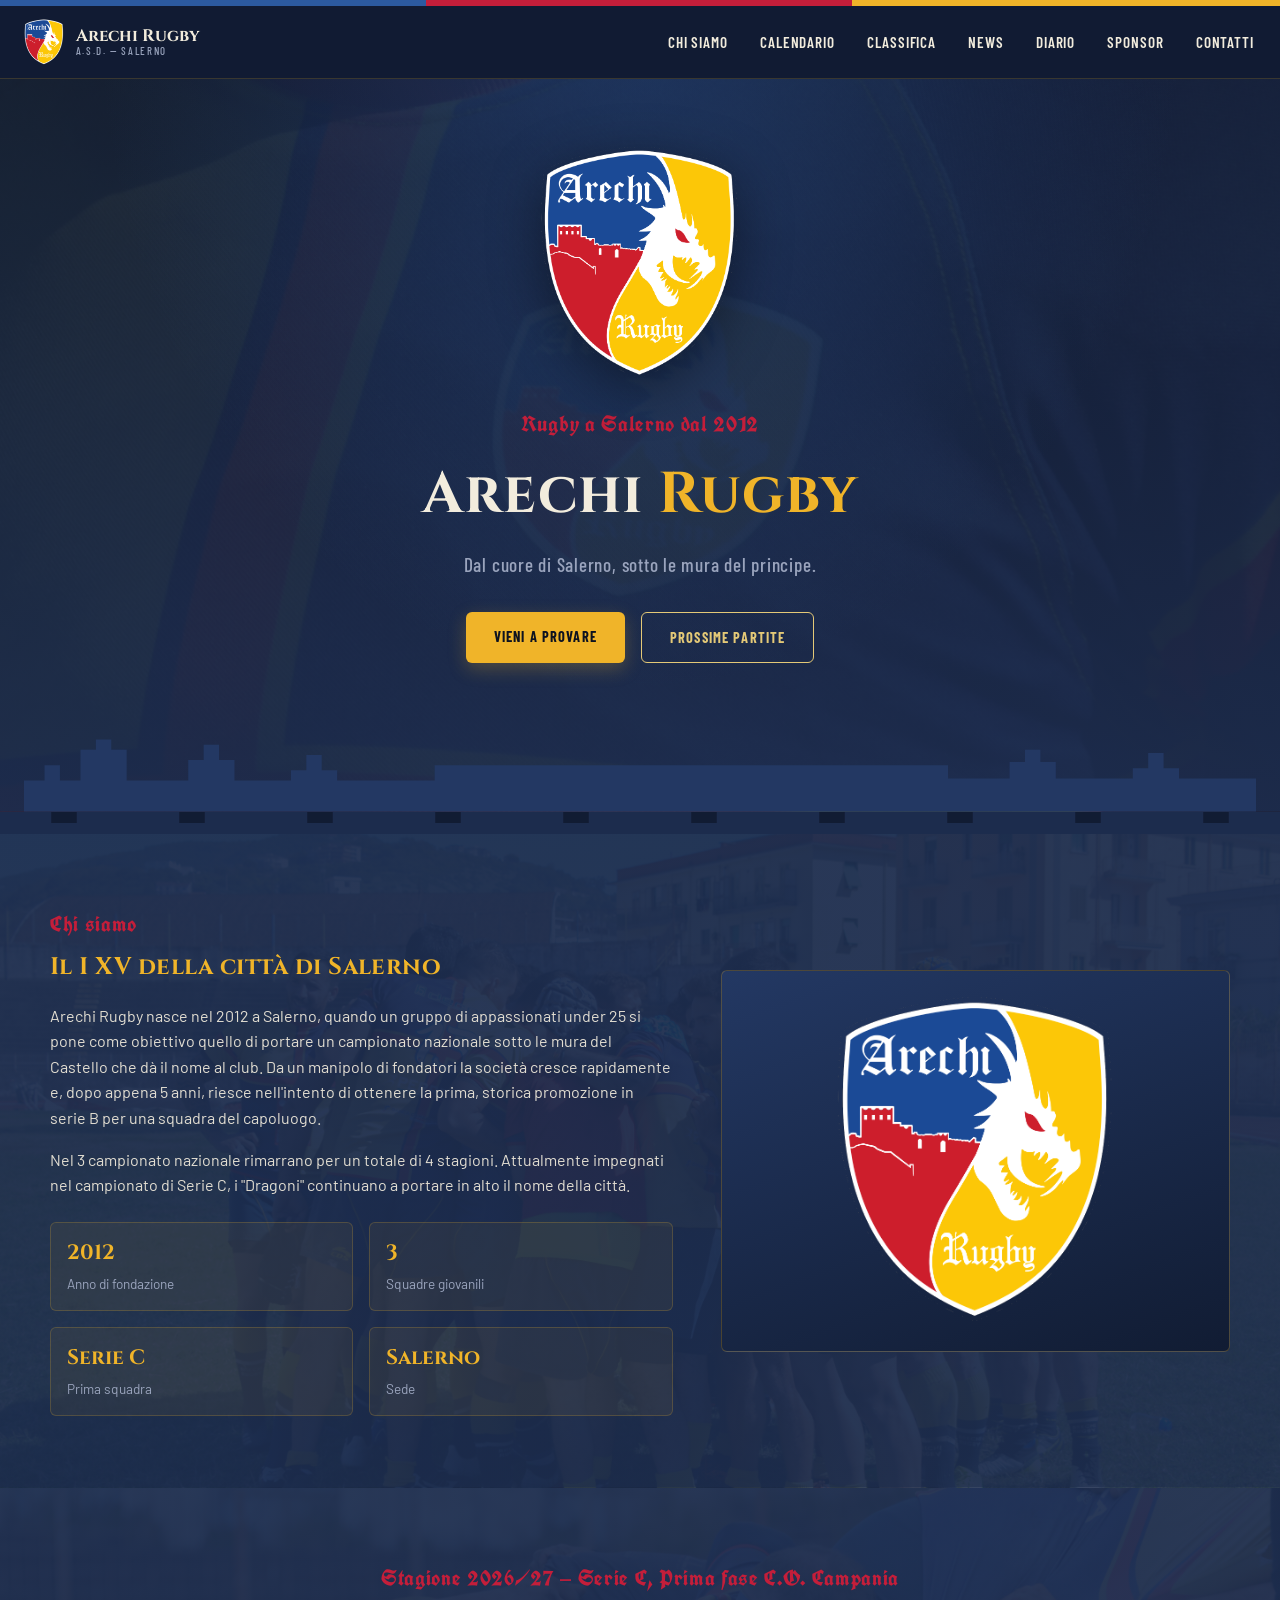
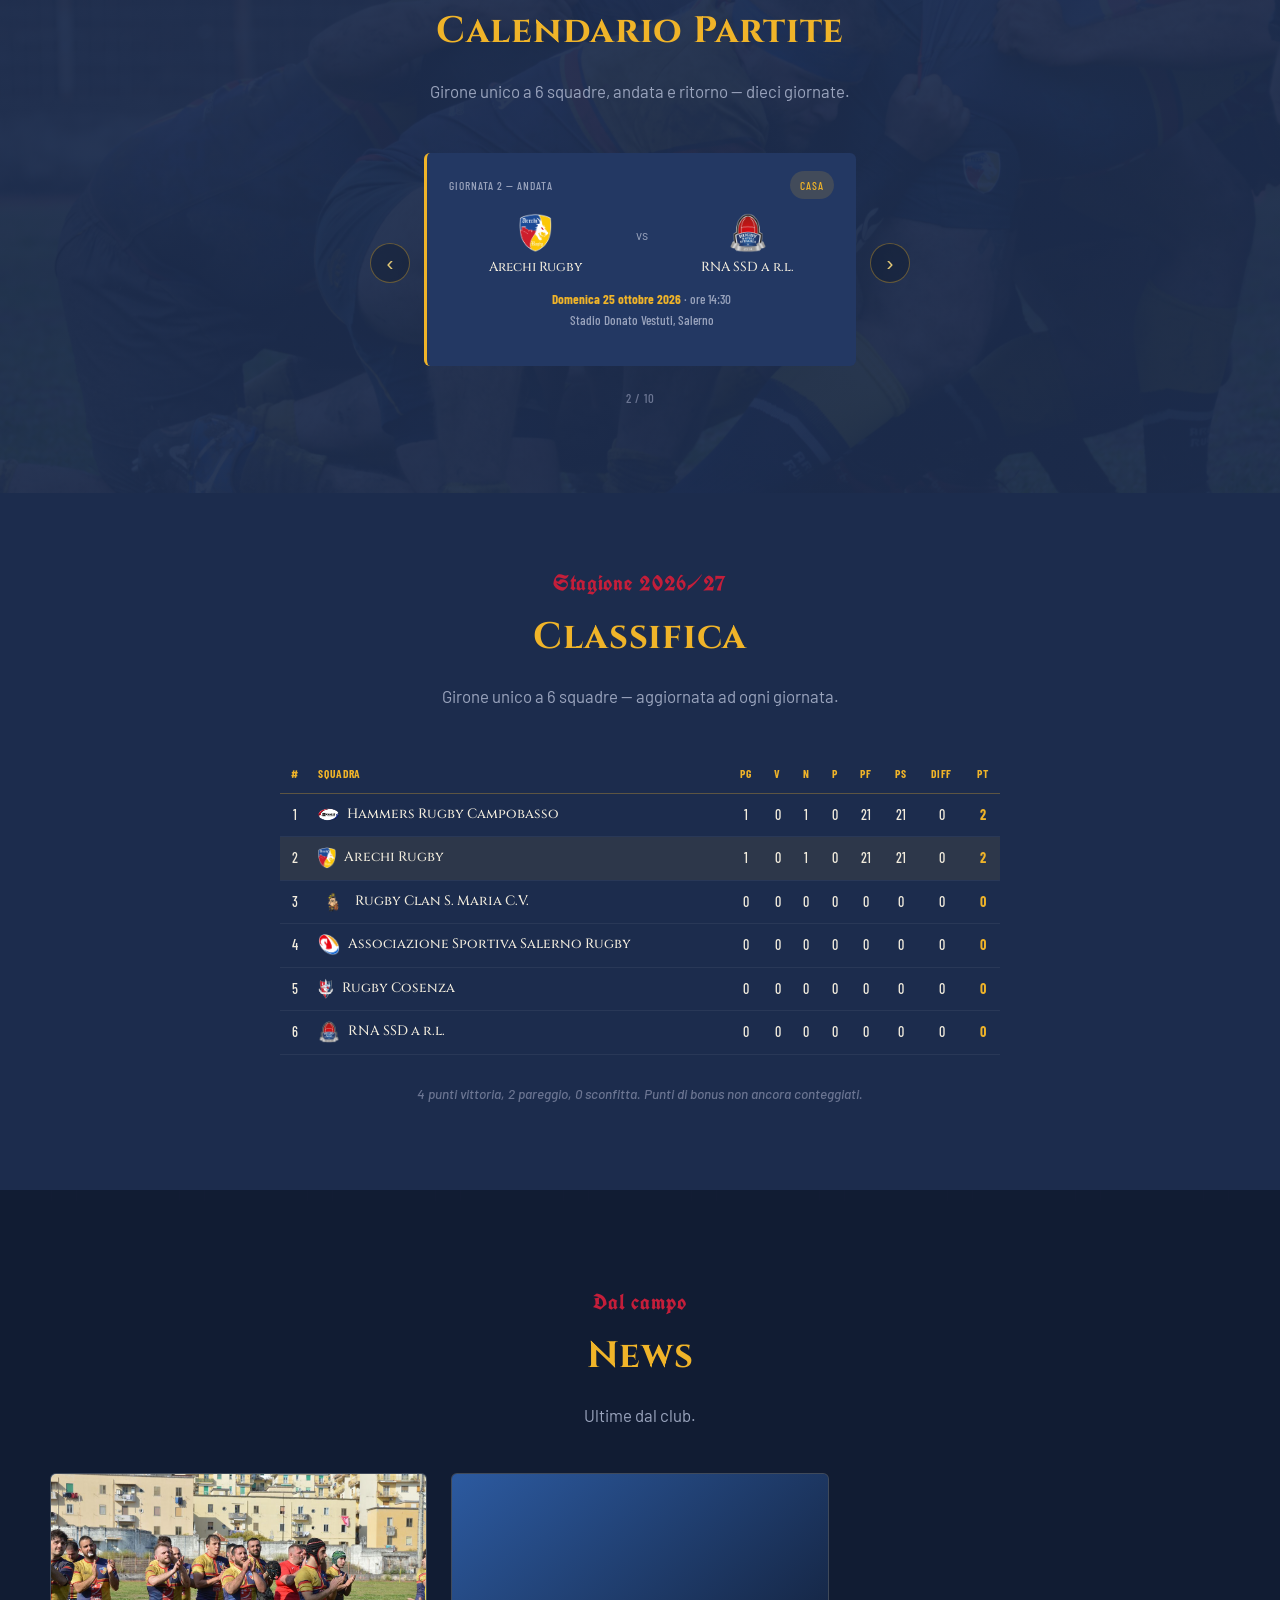
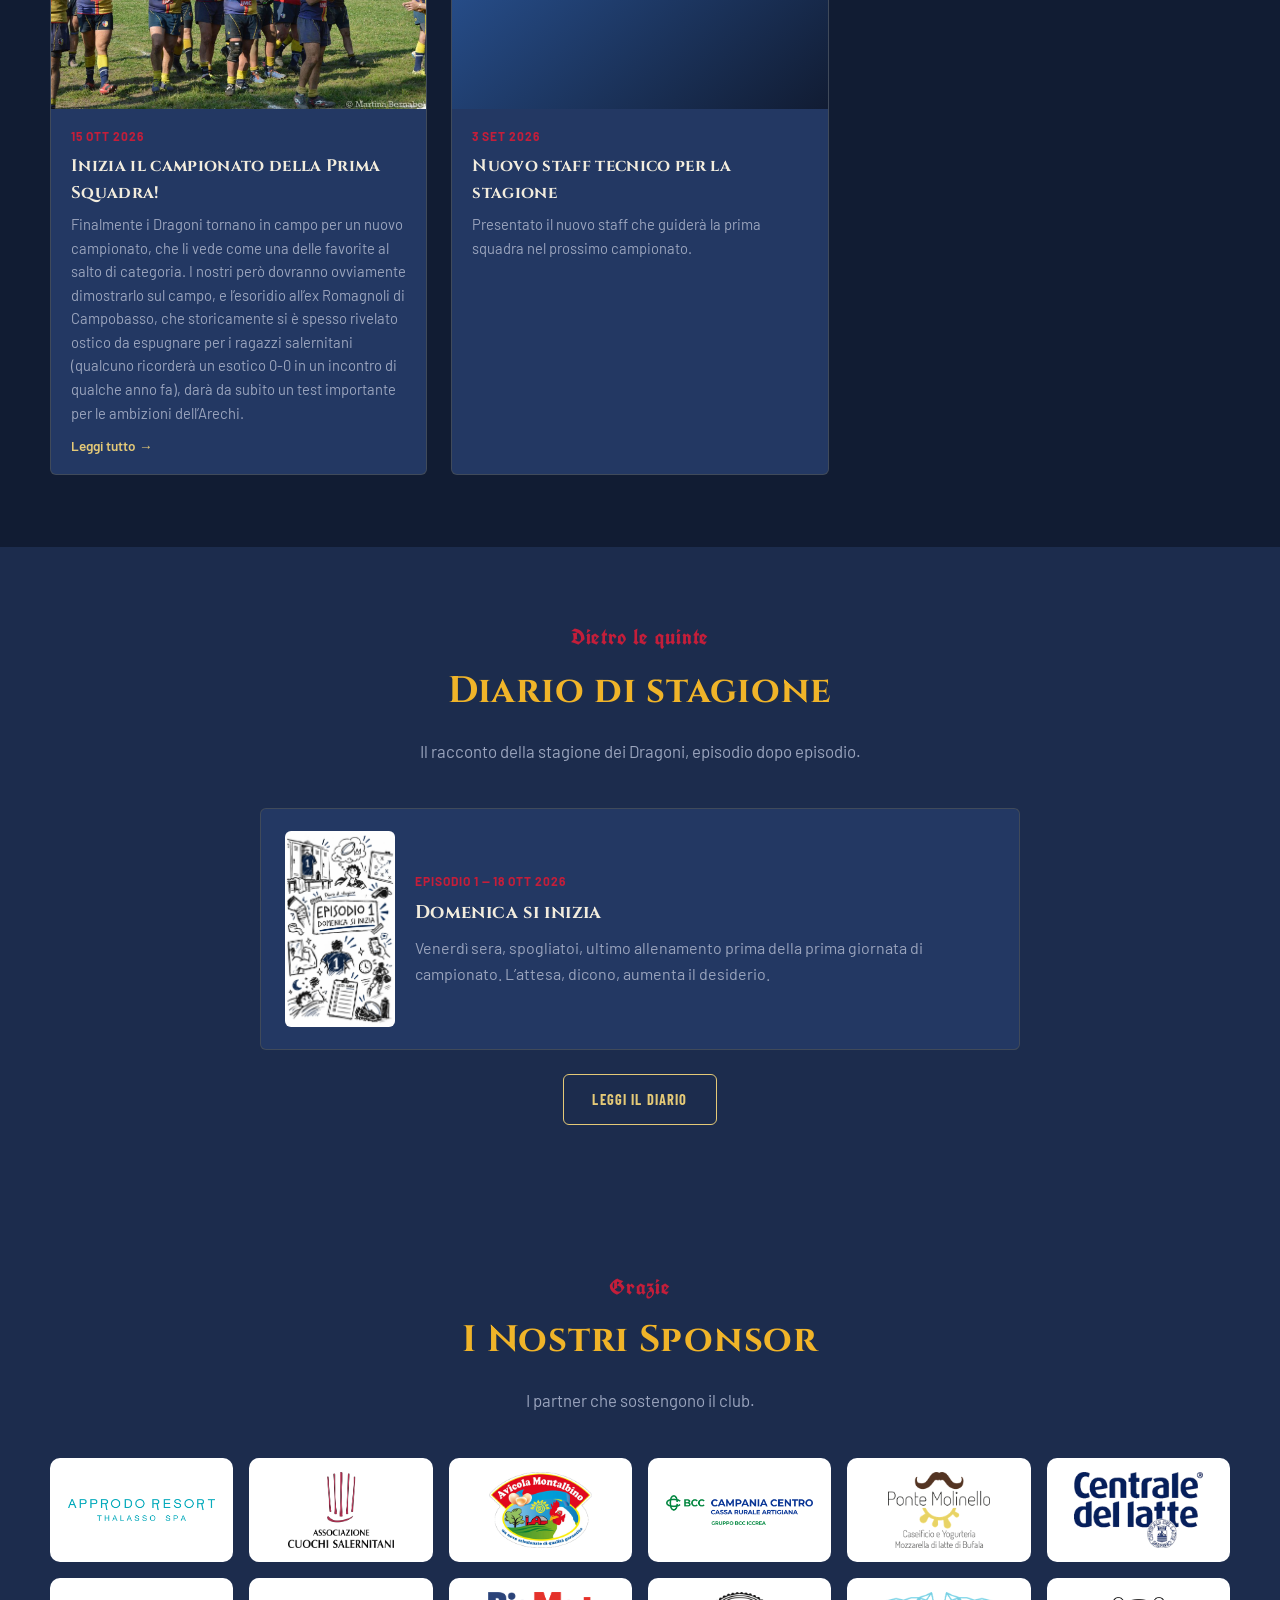
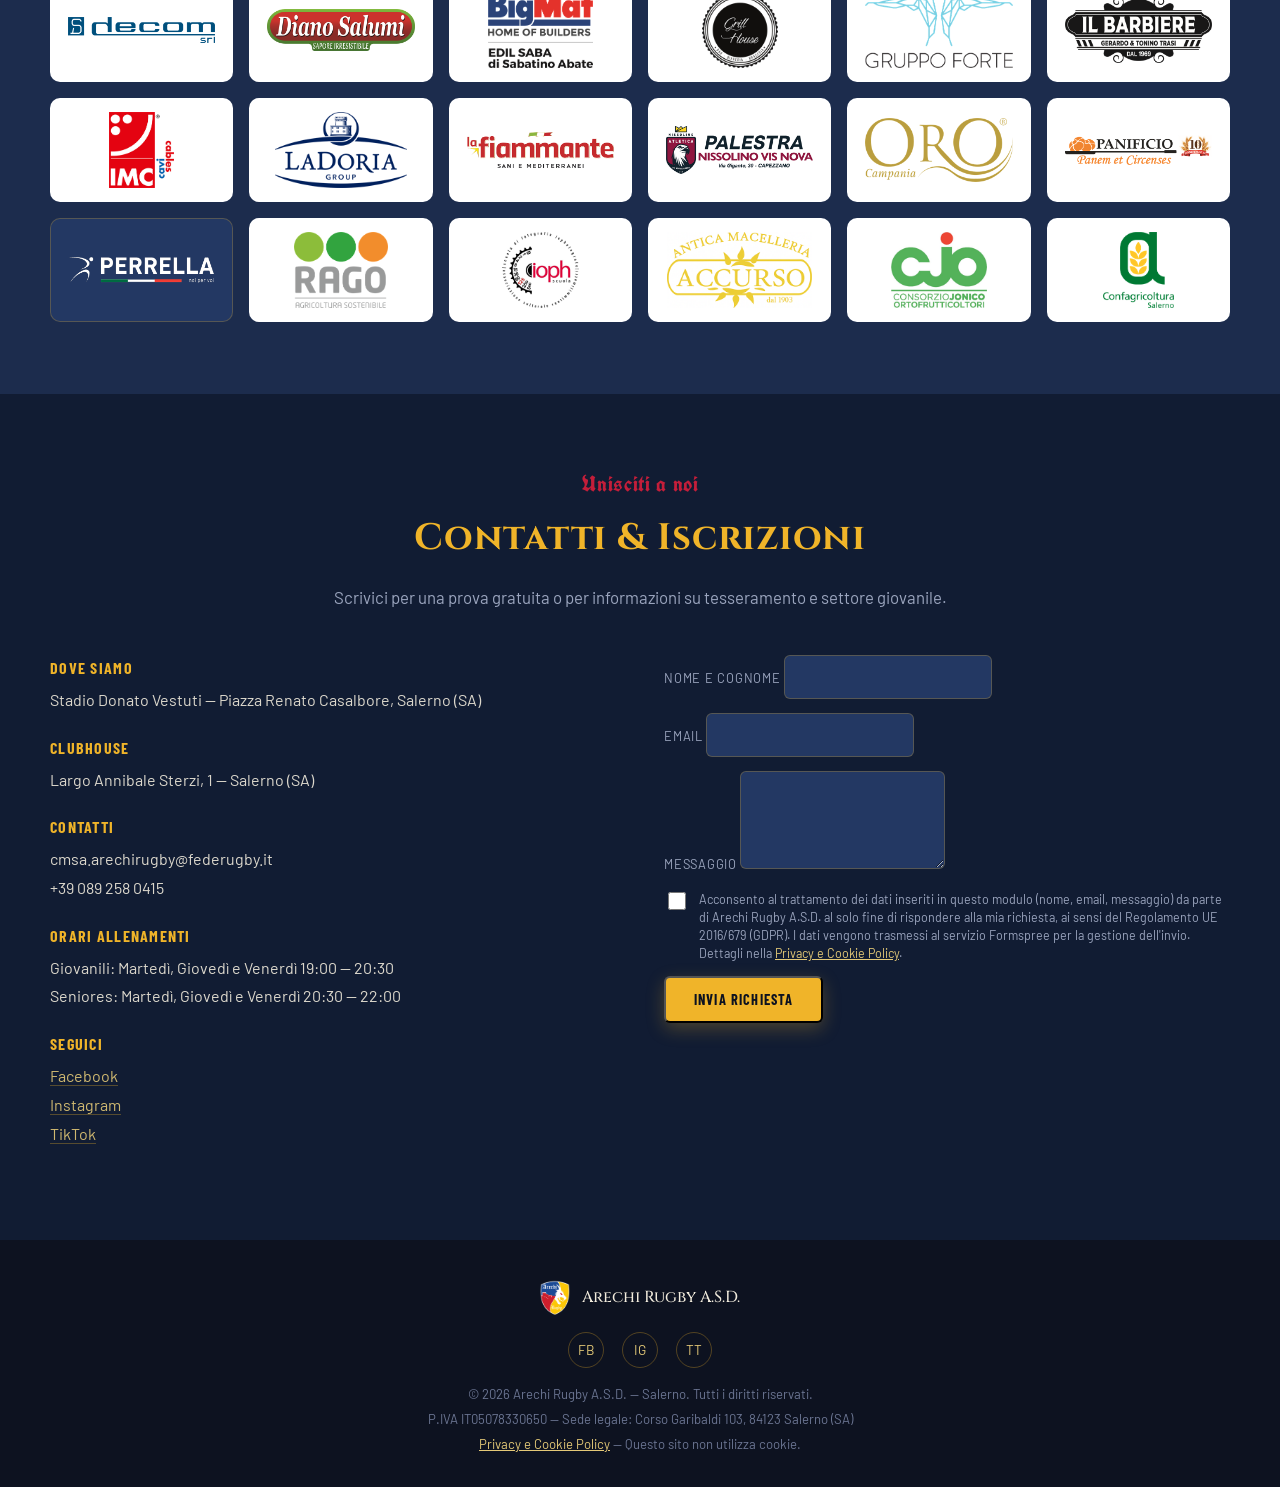
==== commit 3310a829: "Risultato Giornata 1: Hammers Campobasso 21-21 Arechi Record the first-round draw from comunicato C1" ====
--- a/index.html
+++ b/index.html
@@ -752,17 +752,19 @@
   // match is played, just set that fixture's `result` to {home: X, away: Y} —
   // the calendar card, the "next game" starting position, and the standings
   // table all update from this one place.
+  // Listed in the federation's table order, so teams level on every
+  // tiebreaker appear in the same order as the official standings.
   const TEAMS = {
+    hammers: { name: 'Hammers Rugby Campobasso', logo: 'Loghi/ASD HAMMERS RUGBY CAMPOBASSO.png' },
     arechi:  { name: 'Arechi Rugby', logo: 'arechi-logo.png' },
-    hammers: { name: 'Hammers Rugby Campobasso', logo: 'Loghi/ASD HAMMERS RUGBY CAMPOBASSO.png' },
-    rna:     { name: 'RNA SSD a r.l.', logo: 'Loghi/RNA SSD A R.L.png' },
     clan:    { name: 'Rugby Clan S. Maria C.V.', logo: 'Loghi/RUGBY CLAN S. MARIA C.V. ASD.png' },
+    salerno: { name: 'Associazione Sportiva Salerno Rugby', logo: 'Loghi/Salerno Rugby.png' },
     cosenza: { name: 'Rugby Cosenza', logo: 'Loghi/ASD RUGBY COSENZA.png' },
-    salerno: { name: 'Associazione Sportiva Salerno Rugby', logo: 'Loghi/Salerno Rugby.png' }
+    rna:     { name: 'RNA SSD a r.l.', logo: 'Loghi/RNA SSD A R.L.png' }
   };
 
   const FIXTURES = [
-    { date: '2026-10-18', round: 'Giornata 1 — Andata', home: 'hammers', away: 'arechi', venue: 'Campo Ex Romagnoli, Campobasso', time: '15:30', result: null },
+    { date: '2026-10-18', round: 'Giornata 1 — Andata', home: 'hammers', away: 'arechi', venue: 'Campo Ex Romagnoli, Campobasso', time: '15:30', result: { home: 21, away: 21 } },
     { date: '2026-10-25', round: 'Giornata 2 — Andata', home: 'arechi', away: 'rna', venue: 'Stadio Donato Vestuti, Salerno', time: '14:30', result: null },
     { date: '2026-11-08', round: 'Giornata 3 — Andata', home: 'clan', away: 'arechi', venue: 'Campo F. Casino, Santa Maria C.V. (CE)', time: '14:30', result: null },
     { date: '2026-11-15', round: 'Giornata 4 — Andata', home: 'arechi', away: 'cosenza', venue: 'Stadio Donato Vestuti, Salerno', time: '14:30', result: null },
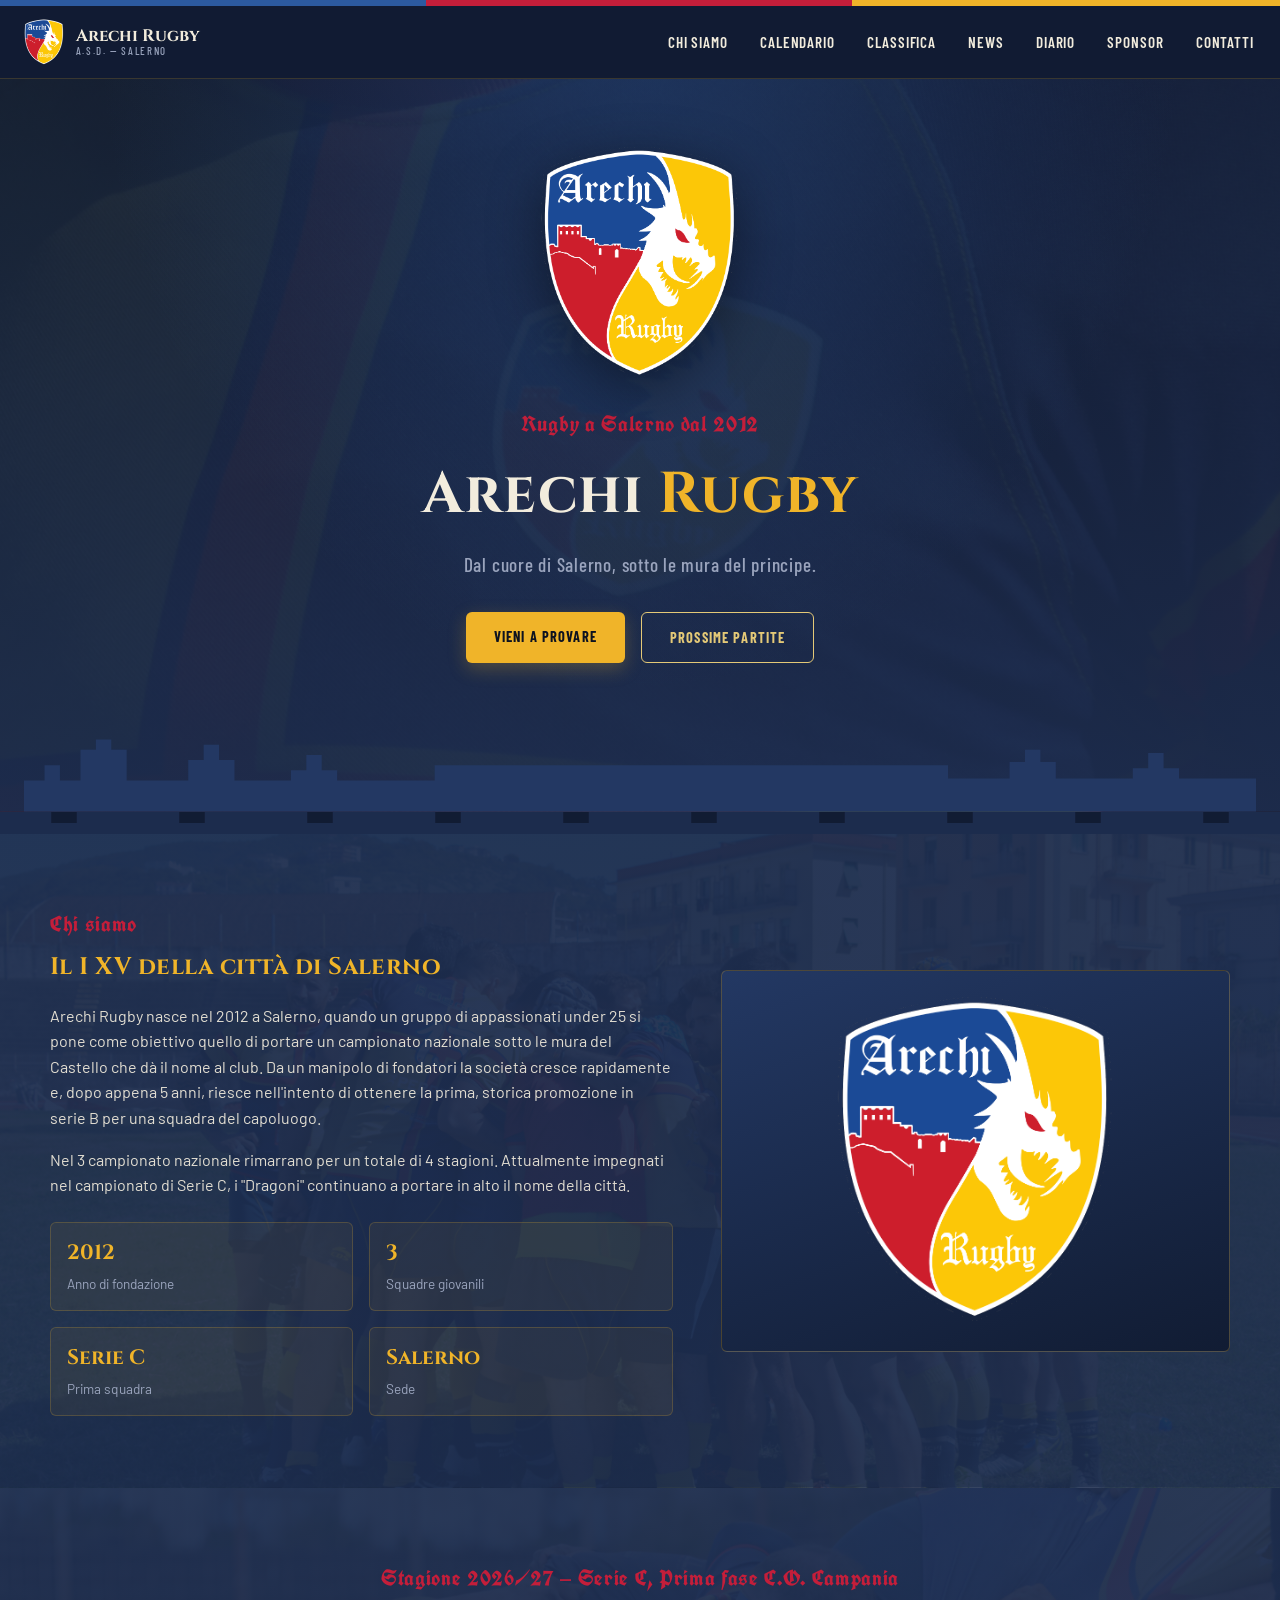
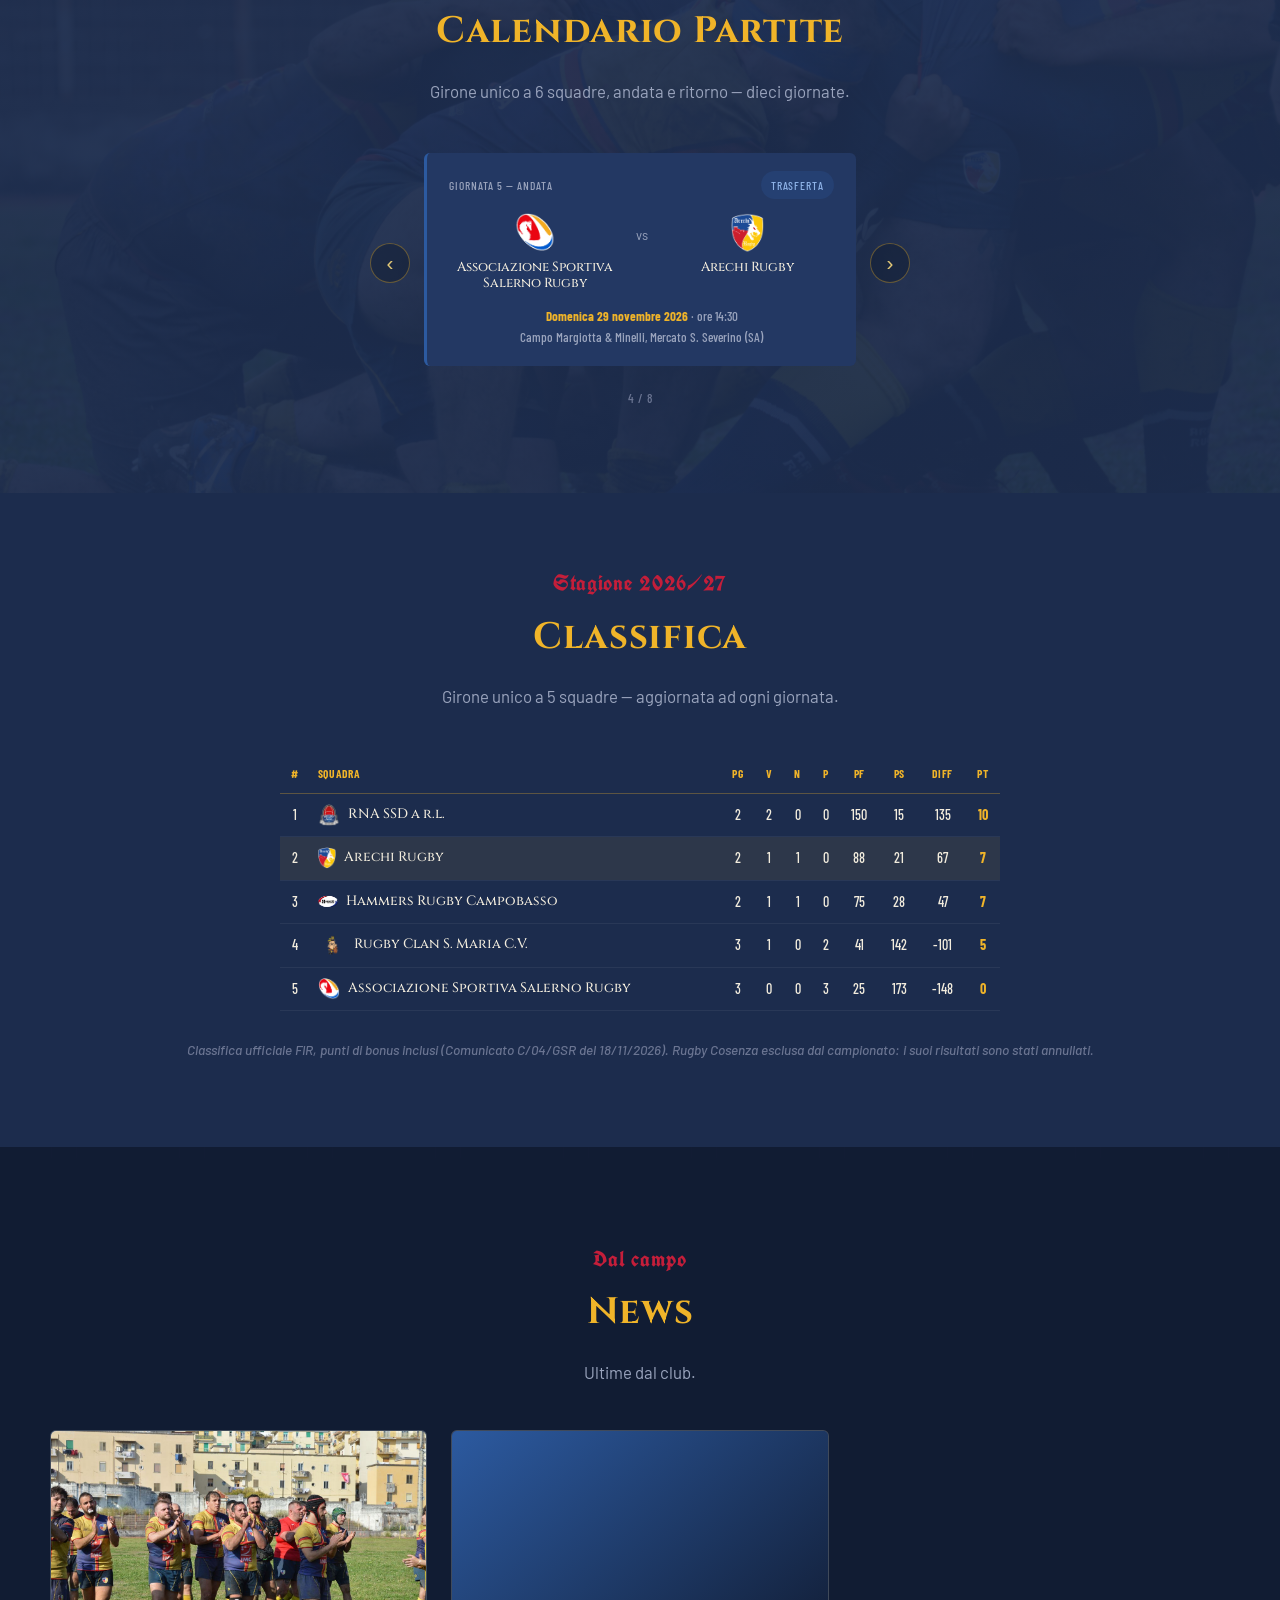
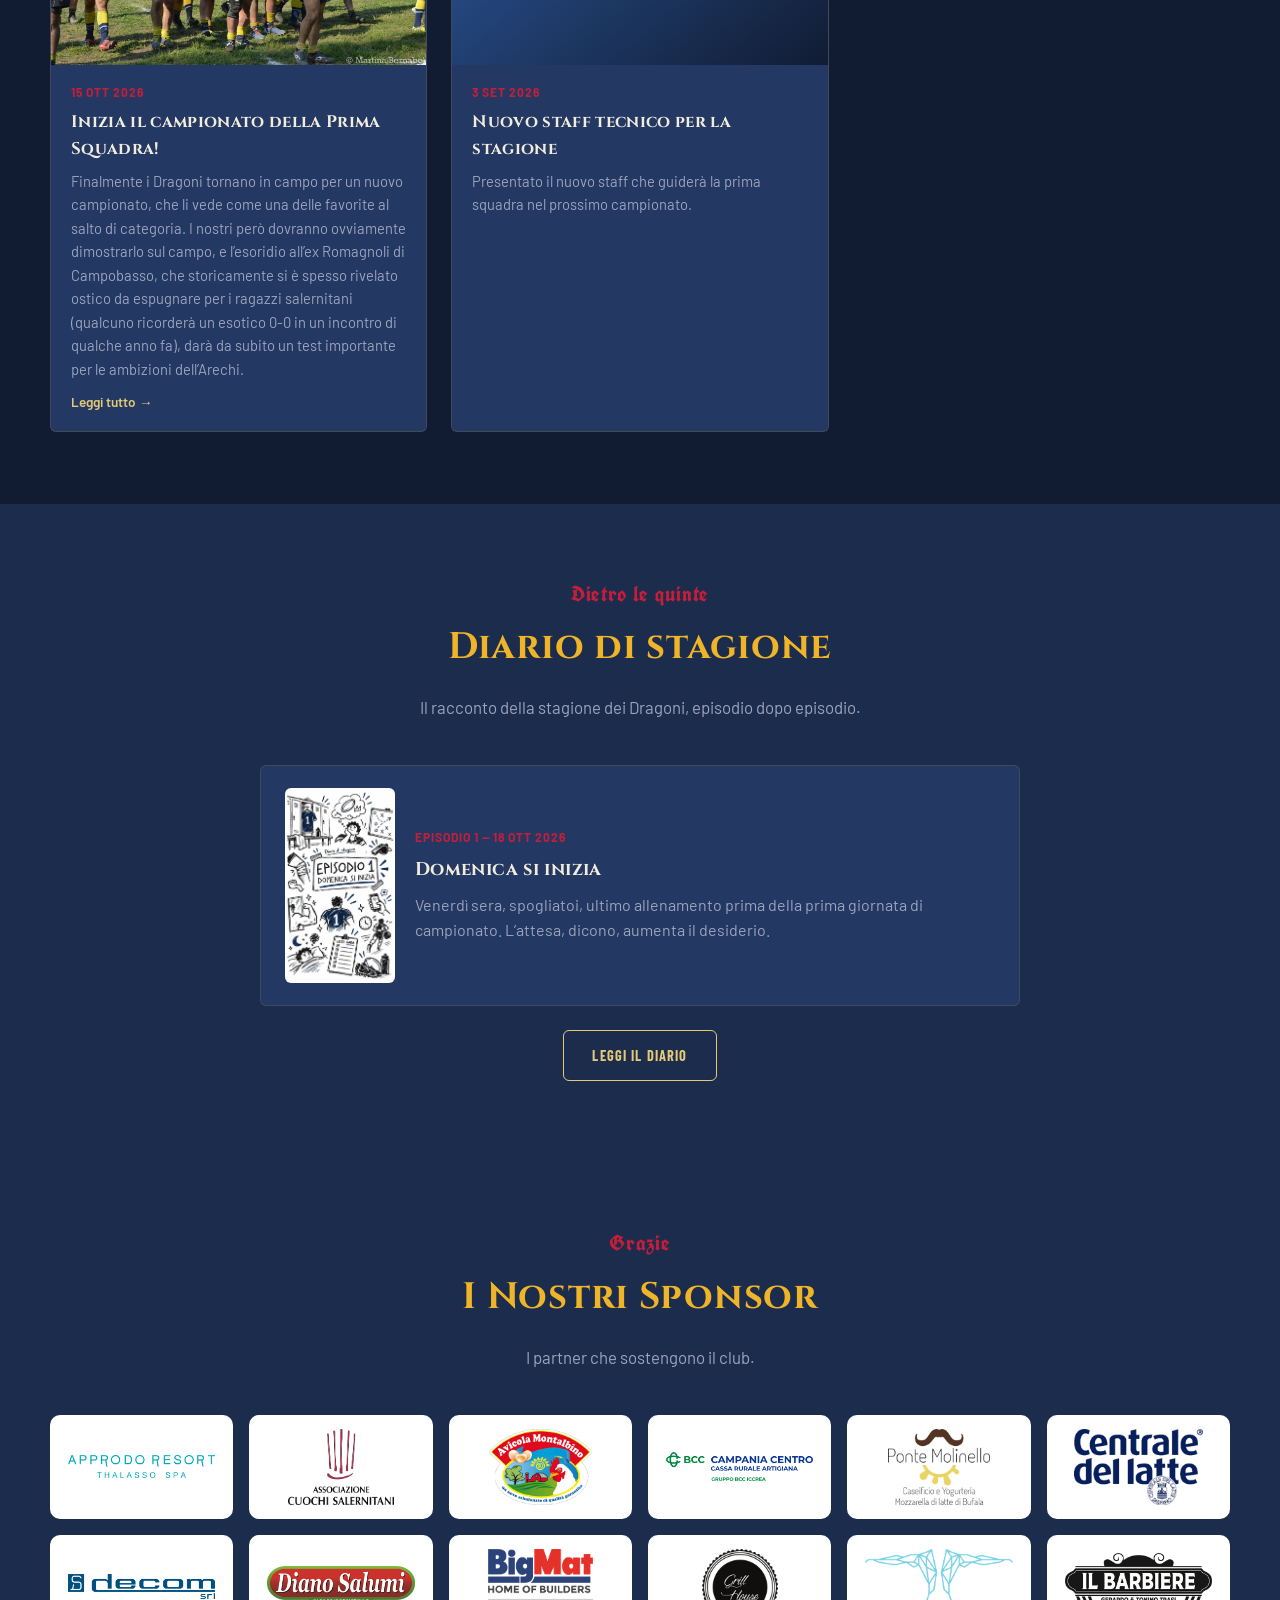
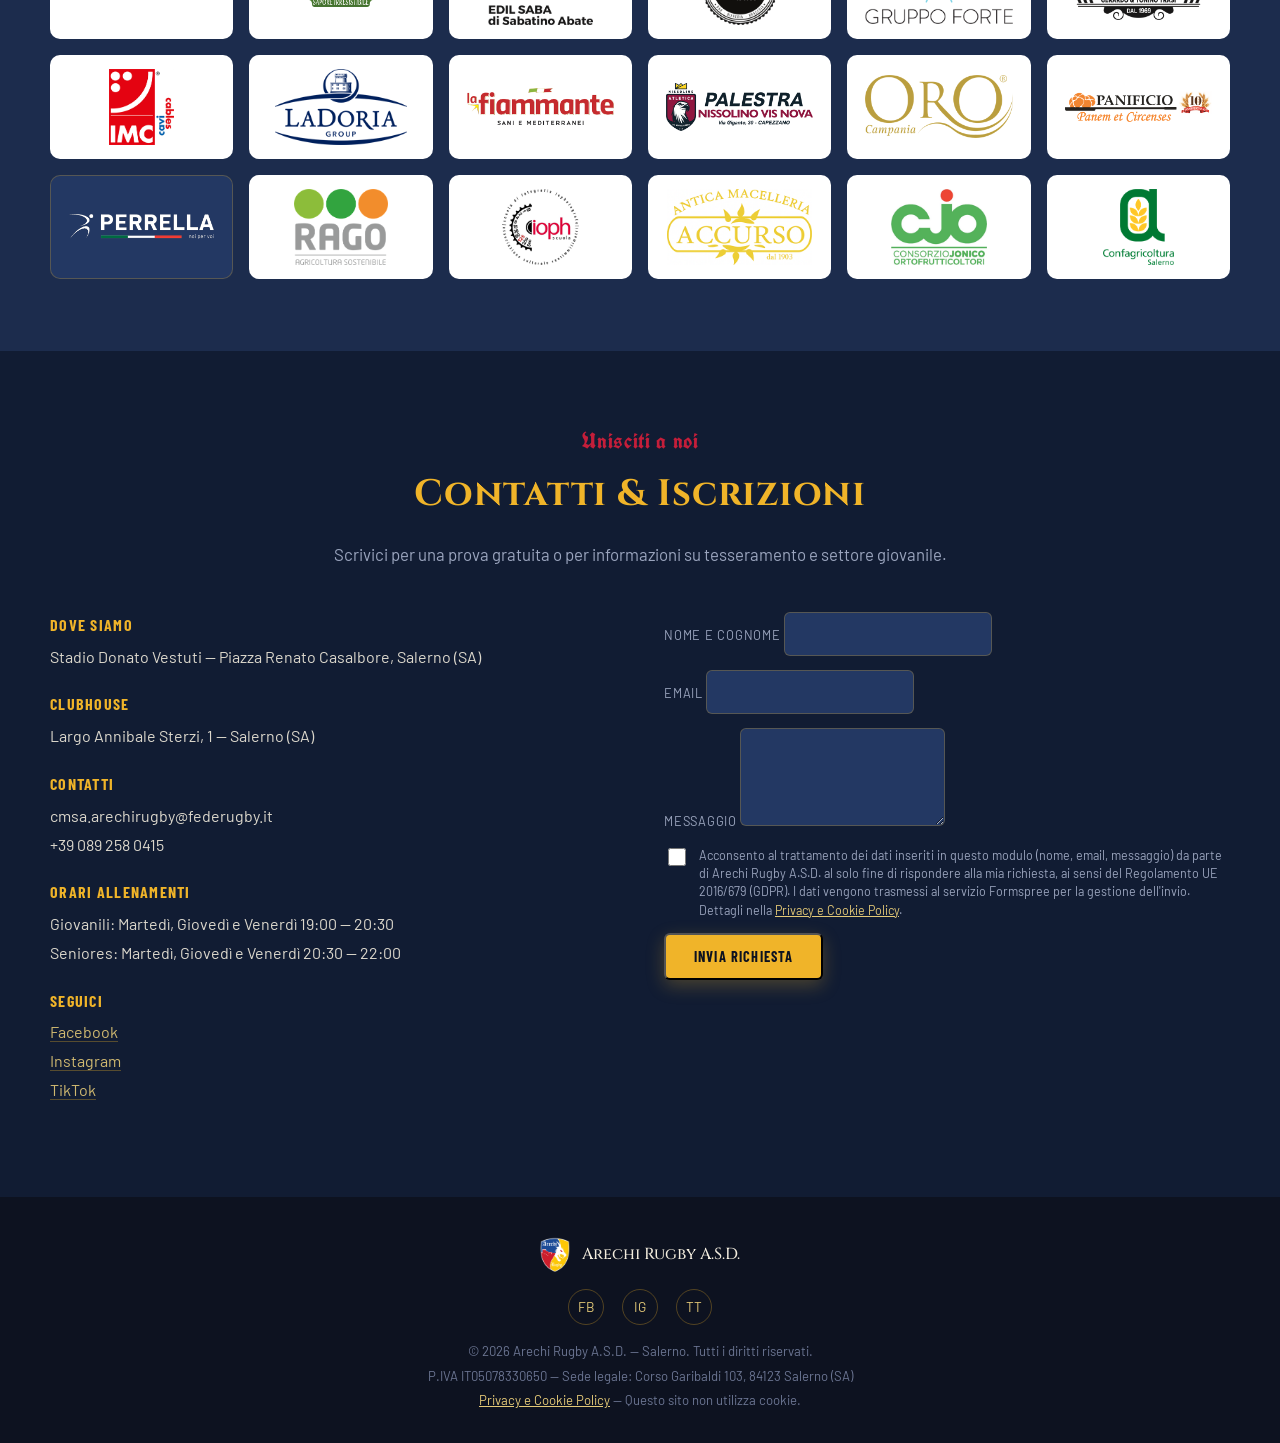
==== commit 94e9a87d: "Risultati Giornate 2-4 e classifica ufficiale - Clan S. Maria C.V. 0-67 Arechi (Giornata 3) - Arechi" ====
--- a/index.html
+++ b/index.html
@@ -544,7 +544,7 @@
   <div class="section-head">
     <span class="eyebrow">Stagione 2026/27</span>
     <h2>Classifica</h2>
-    <p>Girone unico a 6 squadre — aggiornata ad ogni giornata.</p>
+    <p>Girone unico a 5 squadre — aggiornata ad ogni giornata.</p>
   </div>
   <div class="standings-wrap">
     <table class="standings">
@@ -559,7 +559,7 @@
       <tbody id="standingsBody"></tbody>
     </table>
   </div>
-  <p class="placeholder-note">4 punti vittoria, 2 pareggio, 0 sconfitta. Punti di bonus non ancora conteggiati.</p>
+  <p class="placeholder-note">Classifica ufficiale FIR, punti di bonus inclusi (Comunicato C/04/GSR del 18/11/2026). Rugby Cosenza esclusa dal campionato: i suoi risultati sono stati annullati.</p>
 </section>
 
 <svg class="battlement" viewBox="0 0 400 20" preserveAspectRatio="none" xmlns="http://www.w3.org/2000/svg">
@@ -748,32 +748,39 @@
     tab.classList.add('active');
   }));
 
-  // Single source of truth for fixtures + results. To record a result once a
-  // match is played, just set that fixture's `result` to {home: X, away: Y} —
-  // the calendar card, the "next game" starting position, and the standings
-  // table all update from this one place.
-  // Listed in the federation's table order, so teams level on every
-  // tiebreaker appear in the same order as the official standings.
+  // Calendar: to record an Arechi result, set that fixture's `result` to
+  // {home: X, away: Y}; a game that didn't take place gets `status` instead
+  // (e.g. 'Rinviata'). The carousel opens on the first fixture with neither.
+  //
+  // Standings: copied as-is from the latest FIR comunicato (STANDINGS below),
+  // since the official table includes bonus points and games between other
+  // teams that the calendar doesn't track.
   const TEAMS = {
     hammers: { name: 'Hammers Rugby Campobasso', logo: 'Loghi/ASD HAMMERS RUGBY CAMPOBASSO.png' },
     arechi:  { name: 'Arechi Rugby', logo: 'arechi-logo.png' },
     clan:    { name: 'Rugby Clan S. Maria C.V.', logo: 'Loghi/RUGBY CLAN S. MARIA C.V. ASD.png' },
     salerno: { name: 'Associazione Sportiva Salerno Rugby', logo: 'Loghi/Salerno Rugby.png' },
-    cosenza: { name: 'Rugby Cosenza', logo: 'Loghi/ASD RUGBY COSENZA.png' },
     rna:     { name: 'RNA SSD a r.l.', logo: 'Loghi/RNA SSD A R.L.png' }
   };
 
+  // Comunicato C/04/GSR, riunione del 18/11/2026 (after Giornata 4 — Andata).
+  // Rugby Cosenza was excluded from the championship (C/03/GSR) and its results removed.
+  const STANDINGS = [
+    { key: 'rna',     pt: 10, pg: 2, v: 2, n: 0, p: 0, pf: 150, ps: 15 },
+    { key: 'arechi',  pt: 7,  pg: 2, v: 1, n: 1, p: 0, pf: 88,  ps: 21 },
+    { key: 'hammers', pt: 7,  pg: 2, v: 1, n: 1, p: 0, pf: 75,  ps: 28 },
+    { key: 'clan',    pt: 5,  pg: 3, v: 1, n: 0, p: 2, pf: 41,  ps: 142 },
+    { key: 'salerno', pt: 0,  pg: 3, v: 0, n: 0, p: 3, pf: 25,  ps: 173 }
+  ];
+
   const FIXTURES = [
     { date: '2026-10-18', round: 'Giornata 1 — Andata', home: 'hammers', away: 'arechi', venue: 'Campo Ex Romagnoli, Campobasso', time: '15:30', result: { home: 21, away: 21 } },
-    { date: '2026-10-25', round: 'Giornata 2 — Andata', home: 'arechi', away: 'rna', venue: 'Stadio Donato Vestuti, Salerno', time: '14:30', result: null },
-    { date: '2026-11-08', round: 'Giornata 3 — Andata', home: 'clan', away: 'arechi', venue: 'Campo F. Casino, Santa Maria C.V. (CE)', time: '14:30', result: null },
-    { date: '2026-11-15', round: 'Giornata 4 — Andata', home: 'arechi', away: 'cosenza', venue: 'Stadio Donato Vestuti, Salerno', time: '14:30', result: null },
+    { date: '2026-10-25', round: 'Giornata 2 — Andata', home: 'arechi', away: 'rna', venue: 'Stadio Donato Vestuti, Salerno', time: '14:30', result: null, status: 'Rinviata' },
+    { date: '2026-11-08', round: 'Giornata 3 — Andata', home: 'clan', away: 'arechi', venue: 'Campo F. Casino, Santa Maria C.V. (CE)', time: '14:30', result: { home: 0, away: 67 } },
     { date: '2026-11-29', round: 'Giornata 5 — Andata', home: 'salerno', away: 'arechi', venue: 'Campo Margiotta &amp; Minelli, Mercato S. Severino (SA)', time: '14:30', result: null },
     { date: '2026-12-13', round: 'Giornata 1 — Ritorno', home: 'arechi', away: 'hammers', venue: 'Stadio Donato Vestuti, Salerno', time: '14:30', result: null },
     { date: '2026-12-20', round: 'Giornata 2 — Ritorno', home: 'rna', away: 'arechi', venue: 'Villaggio del Rugby (ex NATO), Napoli', time: '14:30', result: null },
-    { date: '2027-01-10', round: 'Giornata 3 — Ritorno', home: 'arechi', away: 'clan', venue: 'Stadio Donato Vestuti, Salerno', time: '14:30', result: null },
-    { date: '2027-01-17', round: 'Giornata 4 — Ritorno', home: 'cosenza', away: 'arechi', venue: 'Campo Mazzuca Marchesino, Rende (CS)', time: '14:30', result: null },
-    { date: '2027-01-24', round: 'Giornata 5 — Ritorno', home: 'arechi', away: 'salerno', venue: 'Stadio Donato Vestuti, Salerno', time: '14:30', result: null }
+    { date: '2027-01-10', round: 'Giornata 3 — Ritorno', home: 'arechi', away: 'clan', venue: 'Stadio Donato Vestuti, Salerno', time: '14:30', result: null },    { date: '2027-01-24', round: 'Giornata 5 — Ritorno', home: 'arechi', away: 'salerno', venue: 'Stadio Donato Vestuti, Salerno', time: '14:30', result: null }
   ];
 
   function renderFixtures() {
@@ -787,7 +794,9 @@
       dateStr = dateStr.charAt(0).toUpperCase() + dateStr.slice(1);
       const middle = fx.result
         ? `<span class="fixture-score">${fx.result.home} – ${fx.result.away}</span>`
-        : `<span class="vs">vs</span>`;
+        : fx.status
+          ? `<span class="vs">${fx.status}</span>`
+          : `<span class="vs">vs</span>`;
       const tag = isArechiAway
         ? '<span class="tag trasferta">Trasferta</span>'
         : '<span class="tag casa">Casa</span>';
@@ -803,31 +812,13 @@
     }).join('');
   }
 
-  function computeStandings() {
-    const table = {};
-    Object.keys(TEAMS).forEach(key => {
-      table[key] = { key, name: TEAMS[key].name, logo: TEAMS[key].logo, pg: 0, v: 0, n: 0, p: 0, pf: 0, ps: 0, pt: 0 };
-    });
-    FIXTURES.forEach(fx => {
-      if (!fx.result) return;
-      const h = table[fx.home], a = table[fx.away];
-      h.pg++; a.pg++;
-      h.pf += fx.result.home; h.ps += fx.result.away;
-      a.pf += fx.result.away; a.ps += fx.result.home;
-      if (fx.result.home > fx.result.away) { h.v++; h.pt += 4; a.p++; }
-      else if (fx.result.home < fx.result.away) { a.v++; a.pt += 4; h.p++; }
-      else { h.n++; a.n++; h.pt += 2; a.pt += 2; }
-    });
-    return Object.values(table).sort((x, y) => y.pt - x.pt || (y.pf - y.ps) - (x.pf - x.ps) || y.pf - x.pf);
-  }
-
   function renderStandings() {
     const body = document.getElementById('standingsBody');
     if (!body) return;
-    body.innerHTML = computeStandings().map((r, i) => `
+    body.innerHTML = STANDINGS.map((r, i) => `
       <tr class="${r.key === 'arechi' ? 'standings-arechi' : ''}">
         <td class="standings-pos">${i + 1}</td>
-        <td class="standings-team"><img src="${r.logo}" alt="">${r.name}</td>
+        <td class="standings-team"><img src="${TEAMS[r.key].logo}" alt="">${TEAMS[r.key].name}</td>
         <td>${r.pg}</td><td>${r.v}</td><td>${r.n}</td><td>${r.p}</td>
         <td>${r.pf}</td><td>${r.ps}</td><td>${r.pf - r.ps}</td>
         <td class="standings-pt">${r.pt}</td>
@@ -877,7 +868,7 @@
 
     // Land on the next unplayed fixture by default; users can still swipe
     // back to see completed games and their results.
-    let nextIdx = FIXTURES.findIndex(fx => !fx.result);
+    let nextIdx = FIXTURES.findIndex(fx => !fx.result && !fx.status);
     if (nextIdx === -1) nextIdx = FIXTURES.length - 1;
     setActive(nextIdx);
     goTo(nextIdx, true);
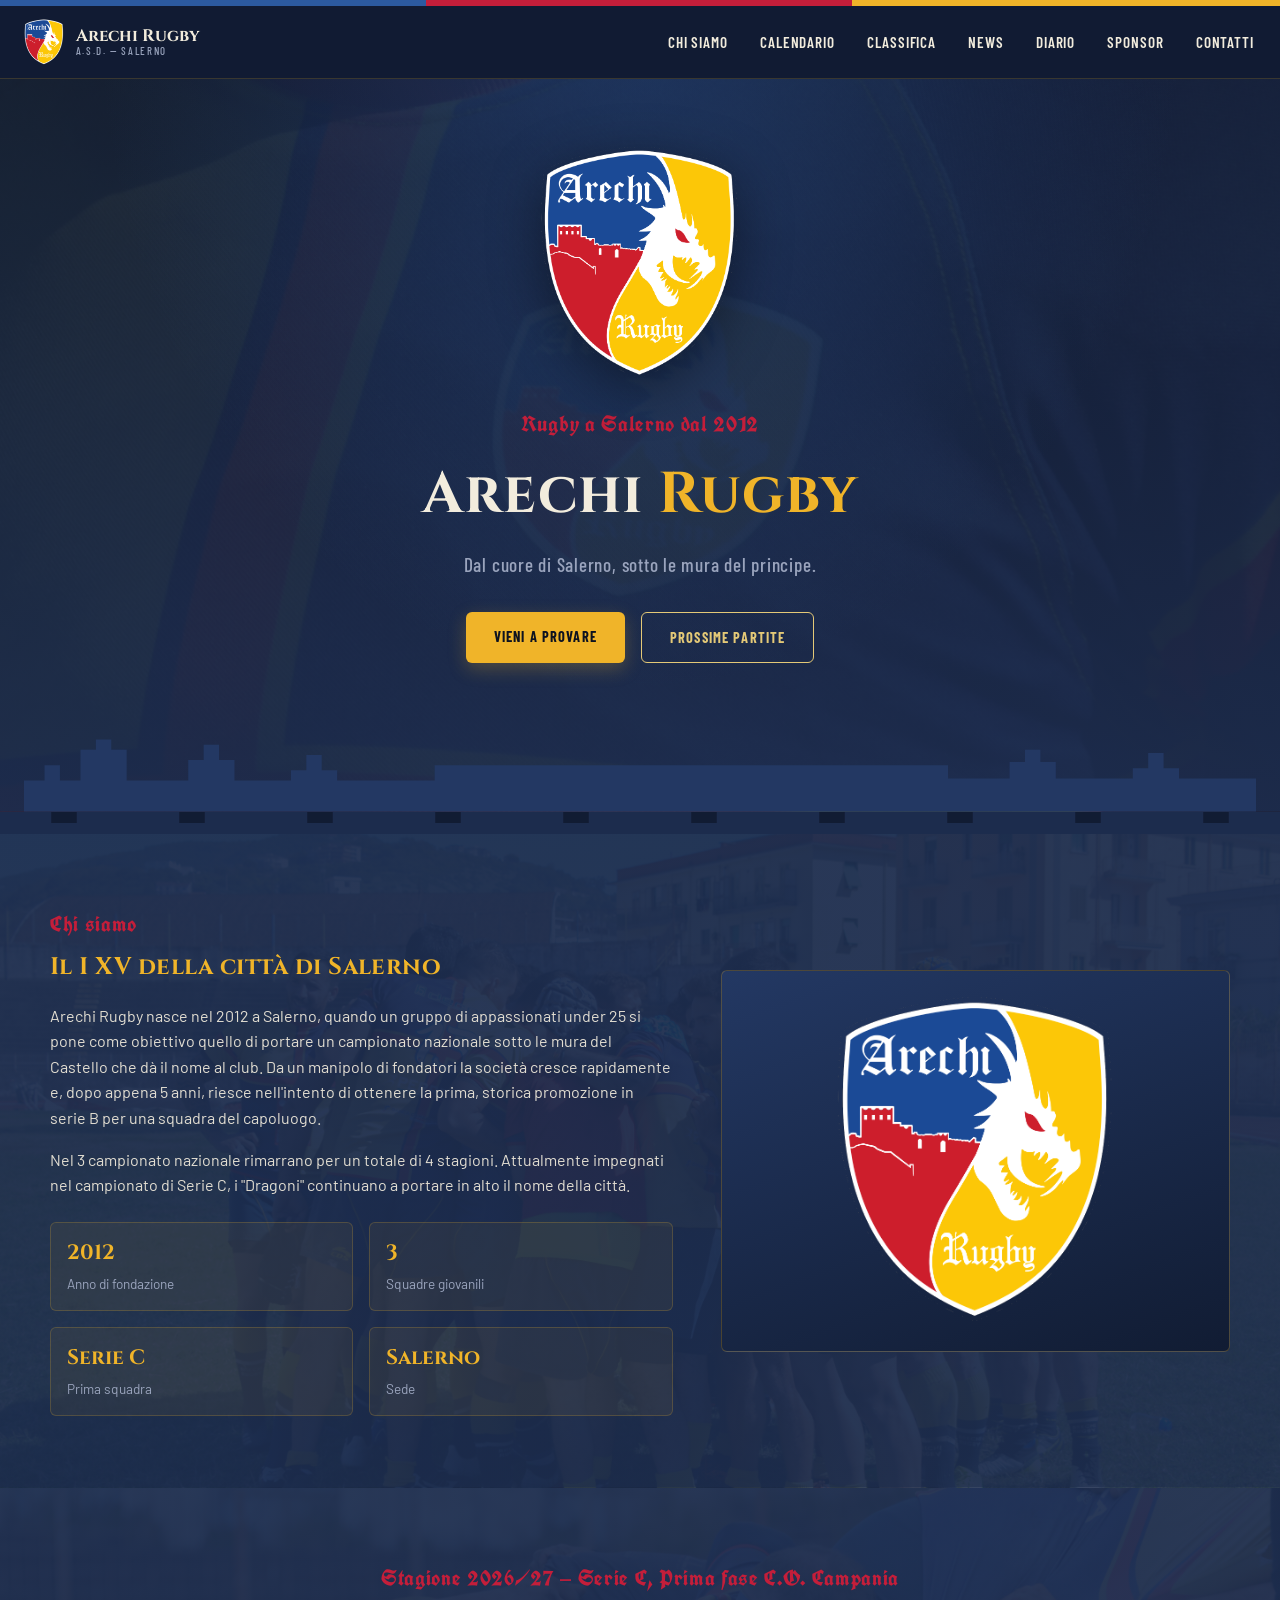
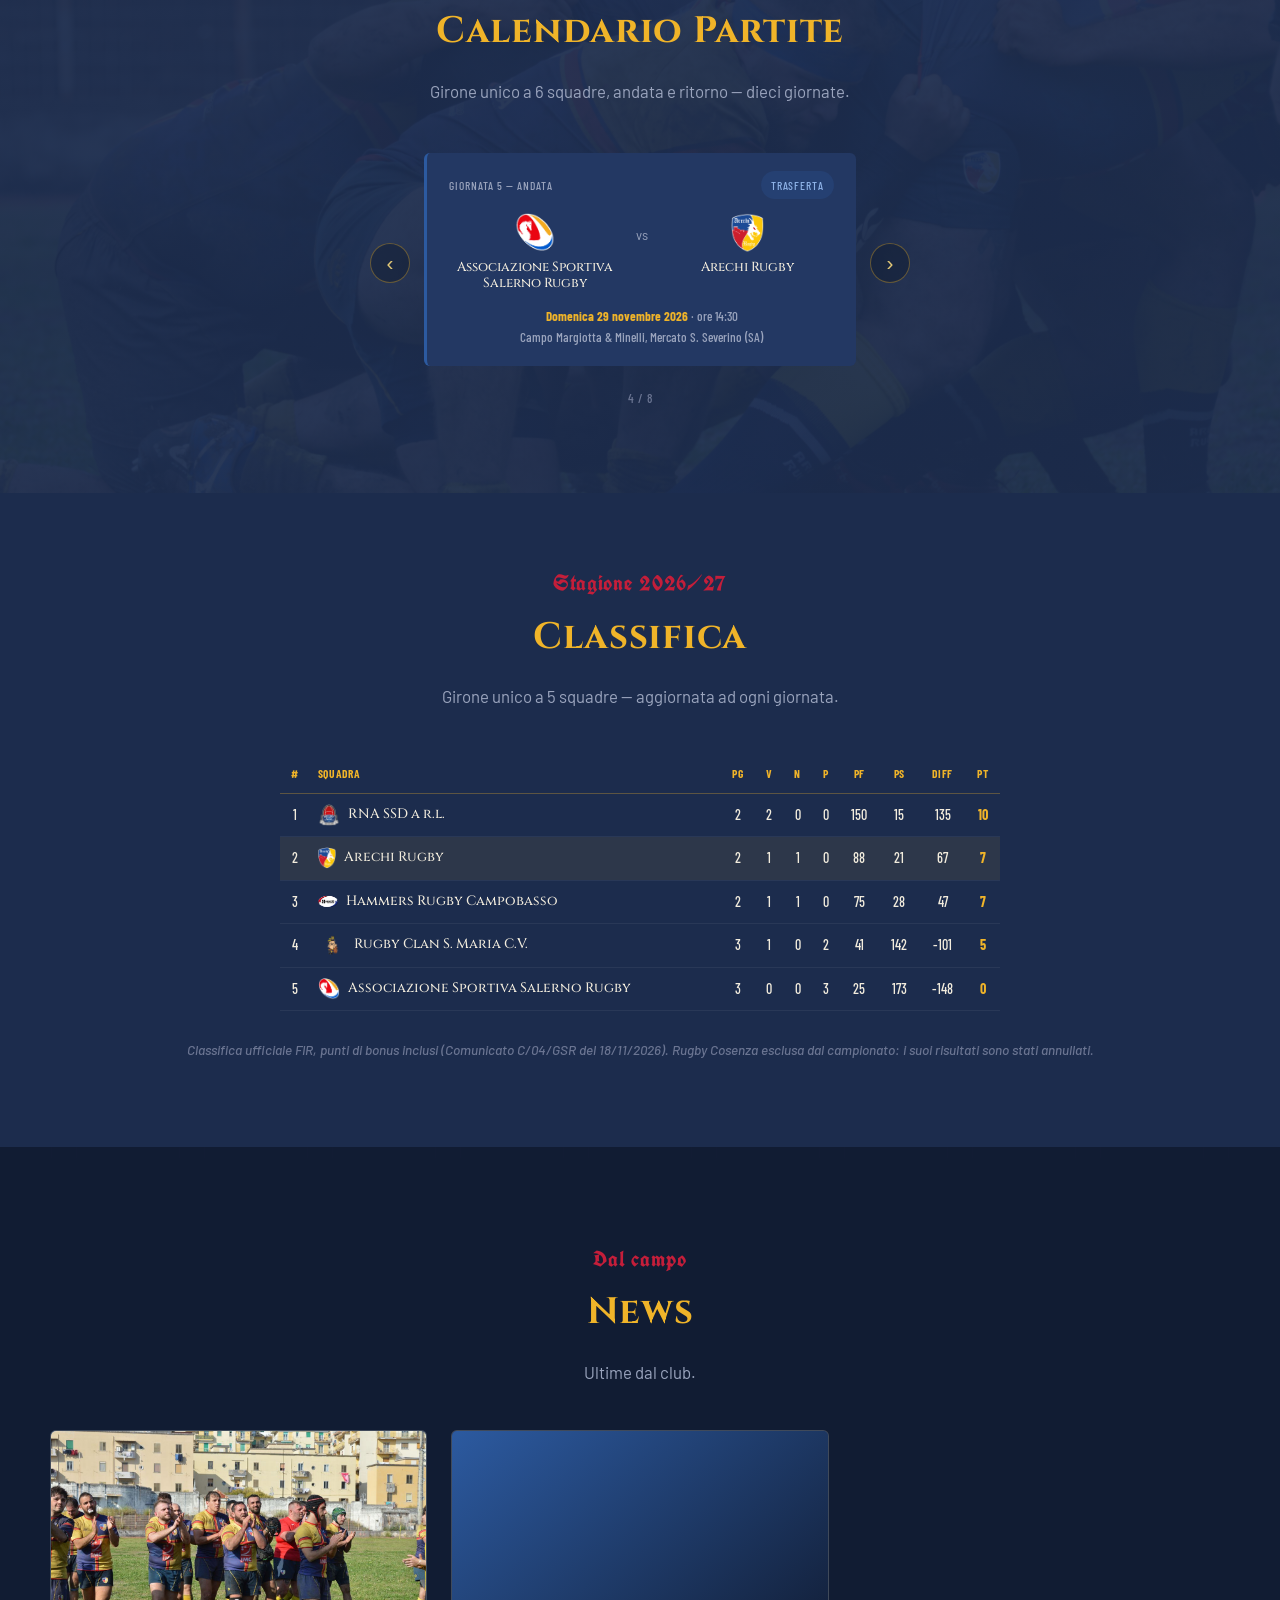
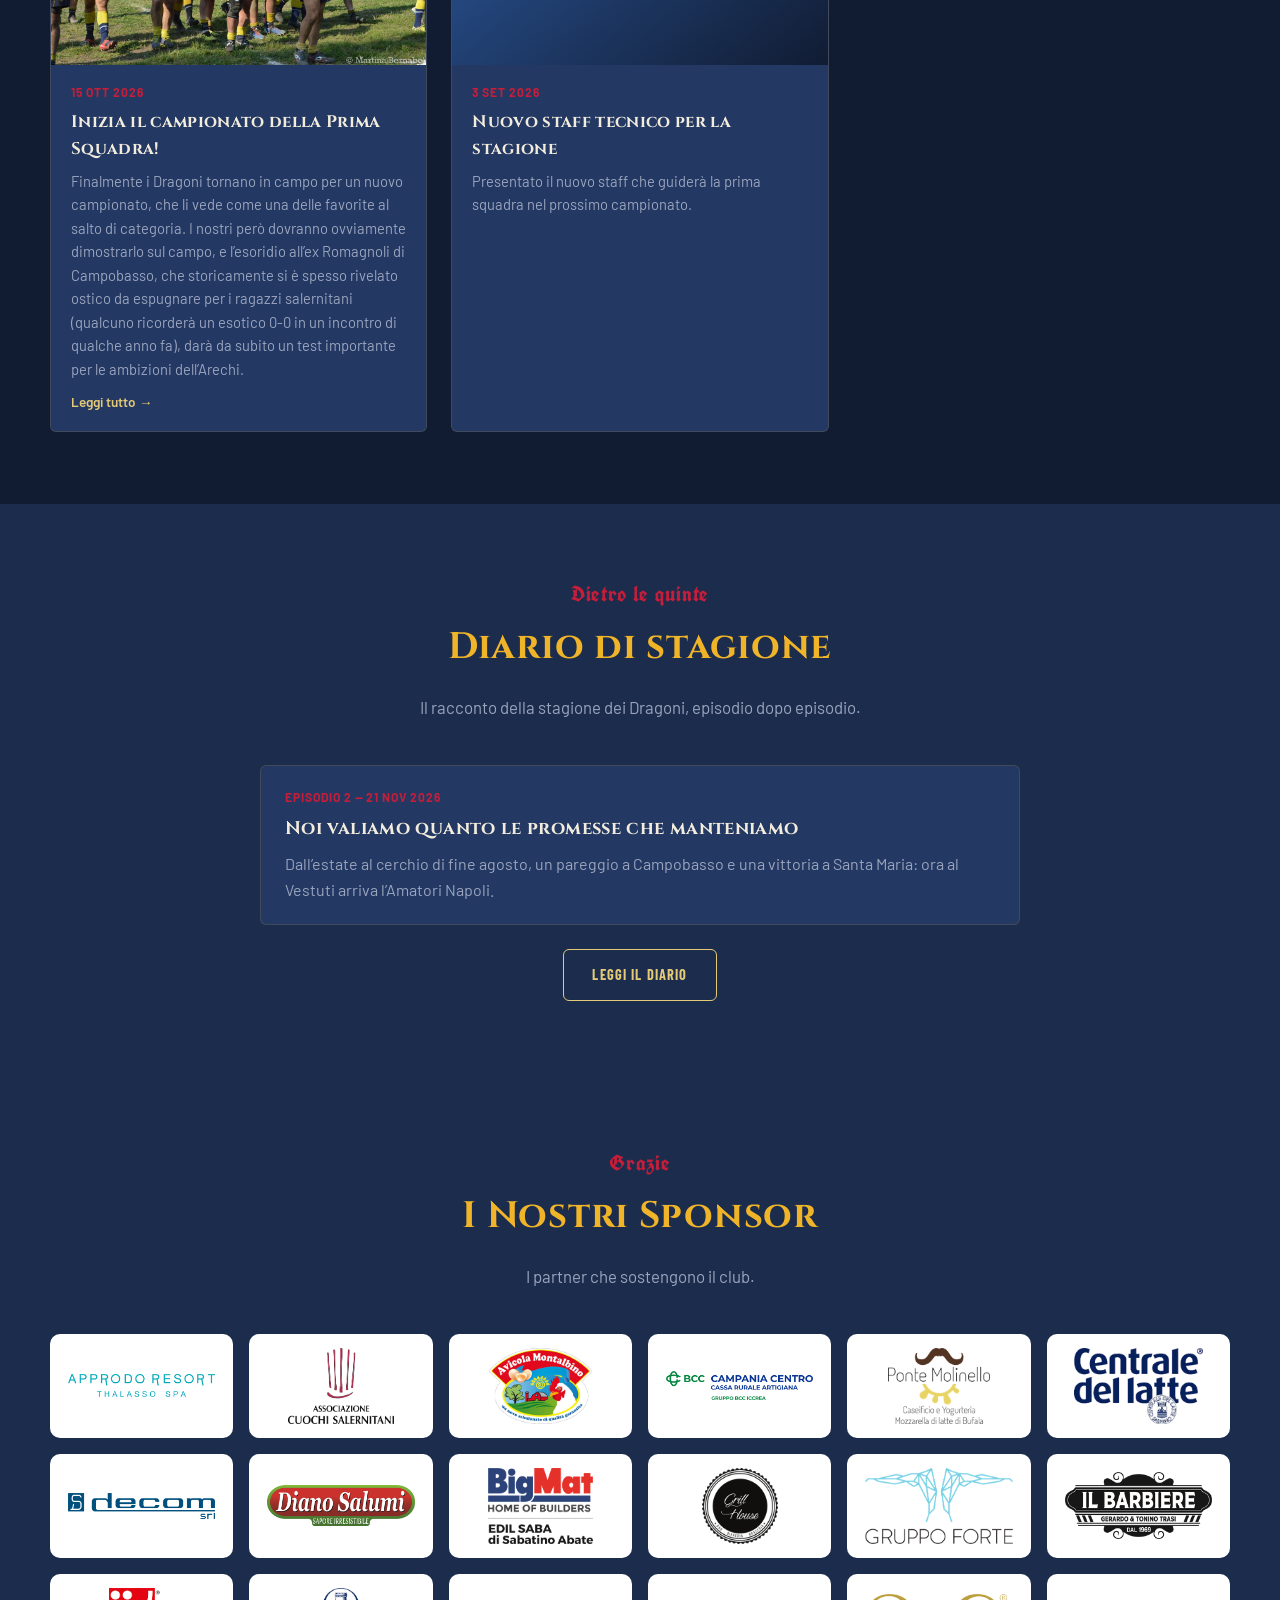
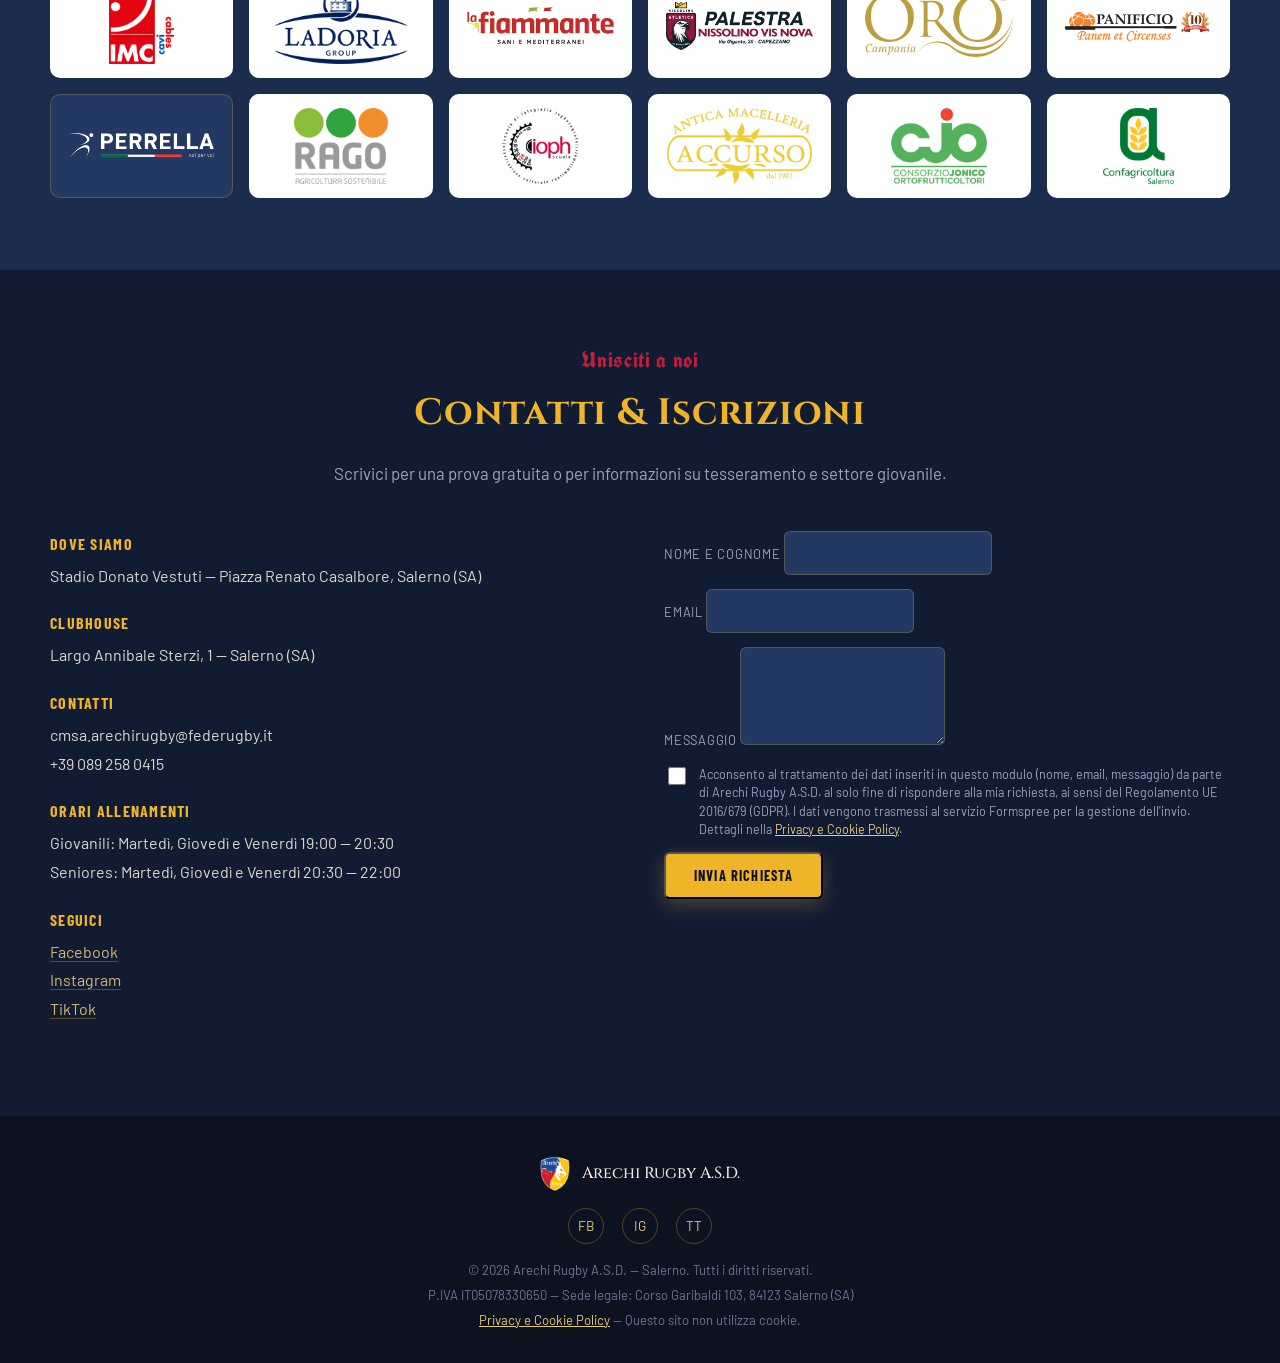
==== commit a0a23de5: "Diario di stagione: Episodio 2 "Noi valiamo quanto le promesse che manteniamo" Co-Authored-By: Claud" ====
--- a/index.html
+++ b/index.html
@@ -612,12 +612,11 @@
   </div>
   <div class="diario-teaser">
     <!-- DIARIO:LATEST — replace this card with the newest episode (link to diario.html#episodio-N) -->
-    <a class="diario-card has-thumb" href="diario.html#episodio-1">
-      <img src="Foto/diario/episodio-1.jpg" alt="" width="900" height="1600" loading="lazy">
+    <a class="diario-card" href="diario.html#episodio-2">
       <div>
-        <div class="news-date">Episodio 1 — 18 Ott 2026</div>
-        <h3>Domenica si inizia</h3>
-        <p>Venerdì sera, spogliatoi, ultimo allenamento prima della prima giornata di campionato. L’attesa, dicono, aumenta il desiderio.</p>
+        <div class="news-date">Episodio 2 — 21 Nov 2026</div>
+        <h3>Noi valiamo quanto le promesse che manteniamo</h3>
+        <p>Dall’estate al cerchio di fine agosto, un pareggio a Campobasso e una vittoria a Santa Maria: ora al Vestuti arriva l’Amatori Napoli.</p>
       </div>
     </a>
     <a class="btn btn-ghost" href="diario.html">Leggi il diario</a>
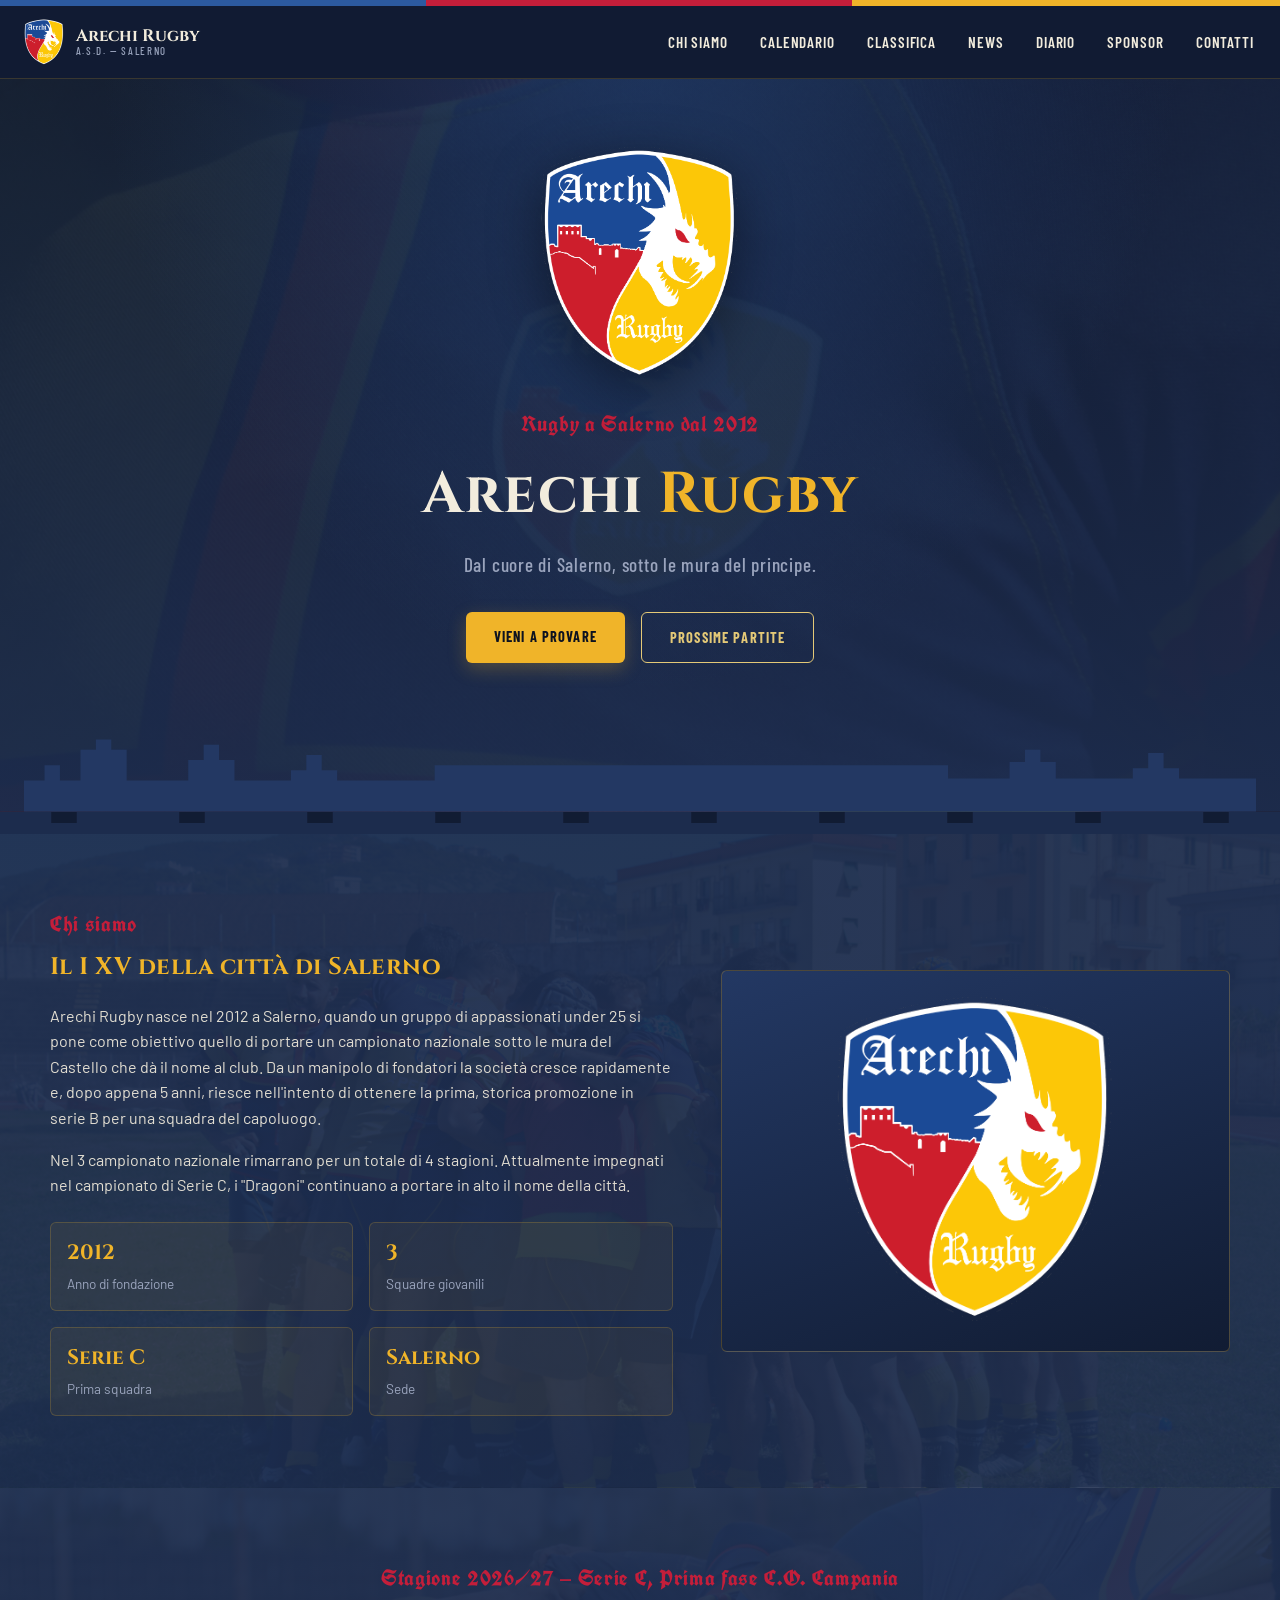
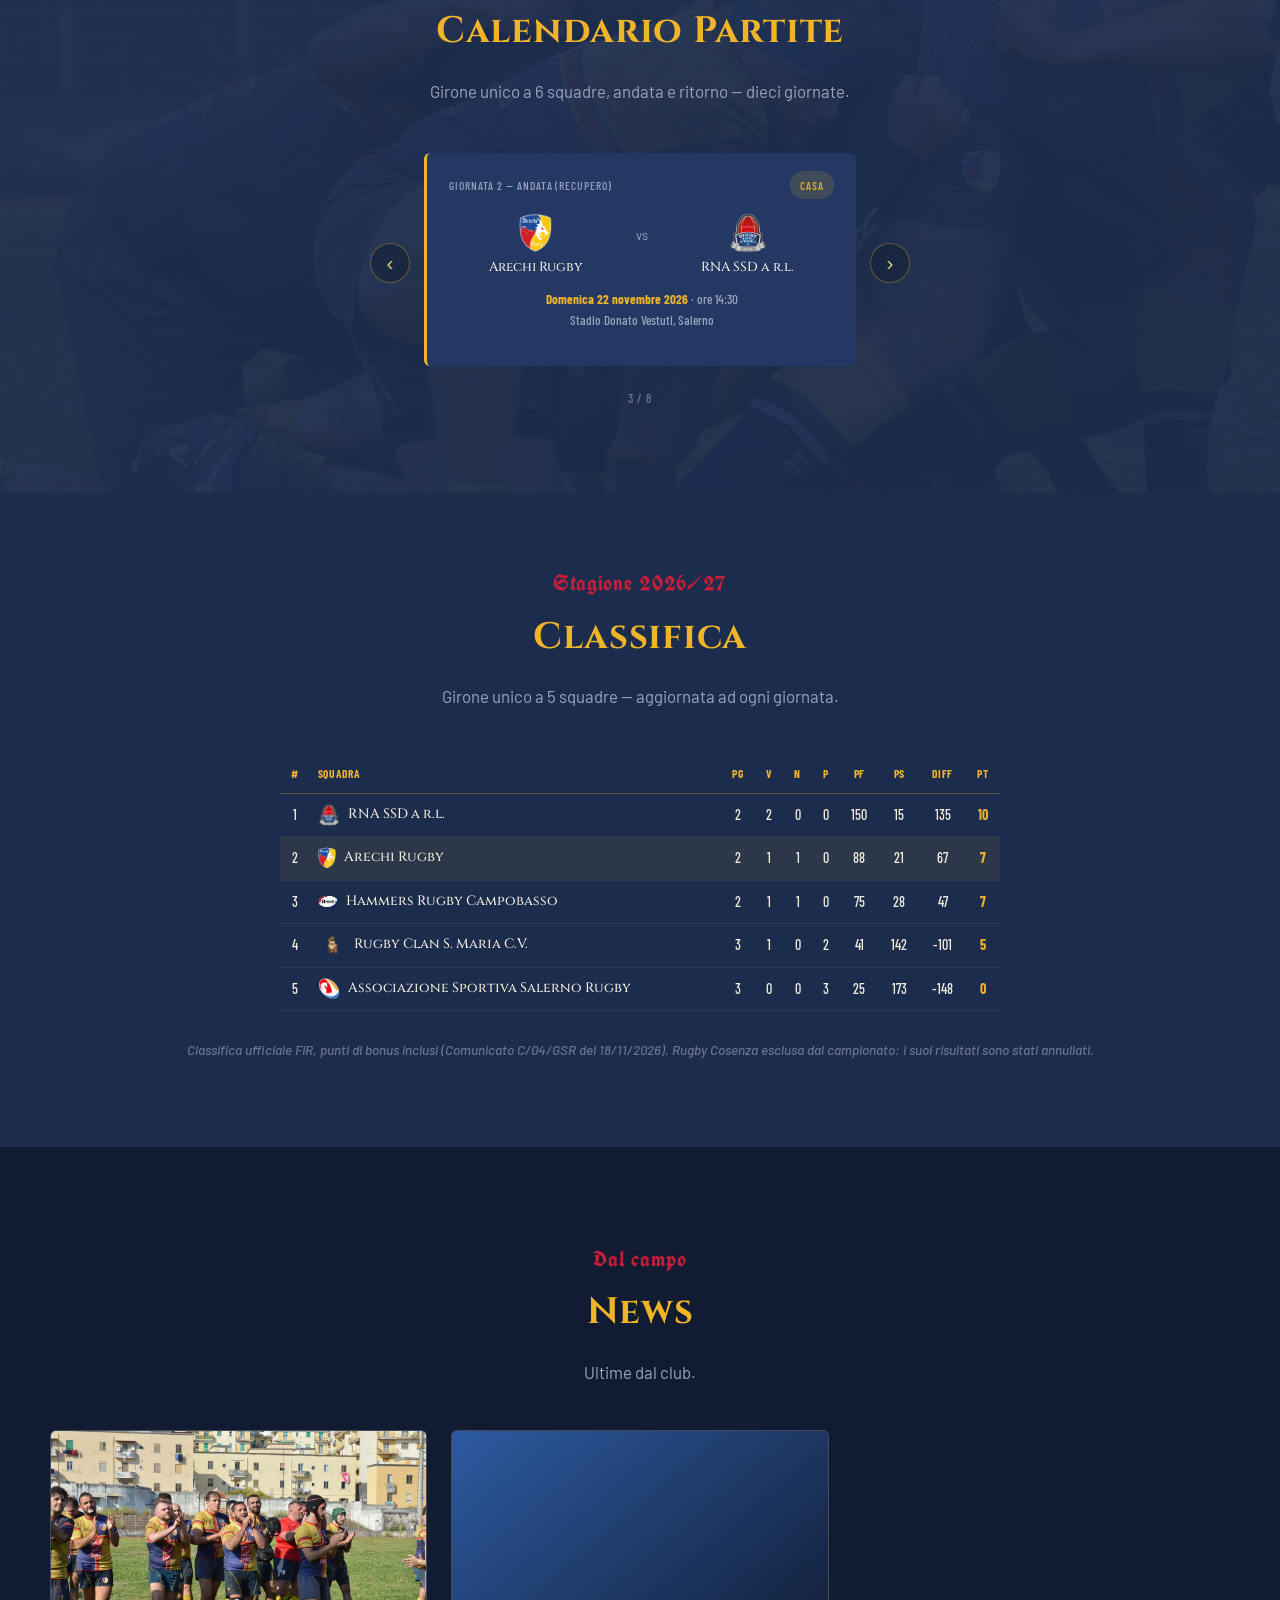
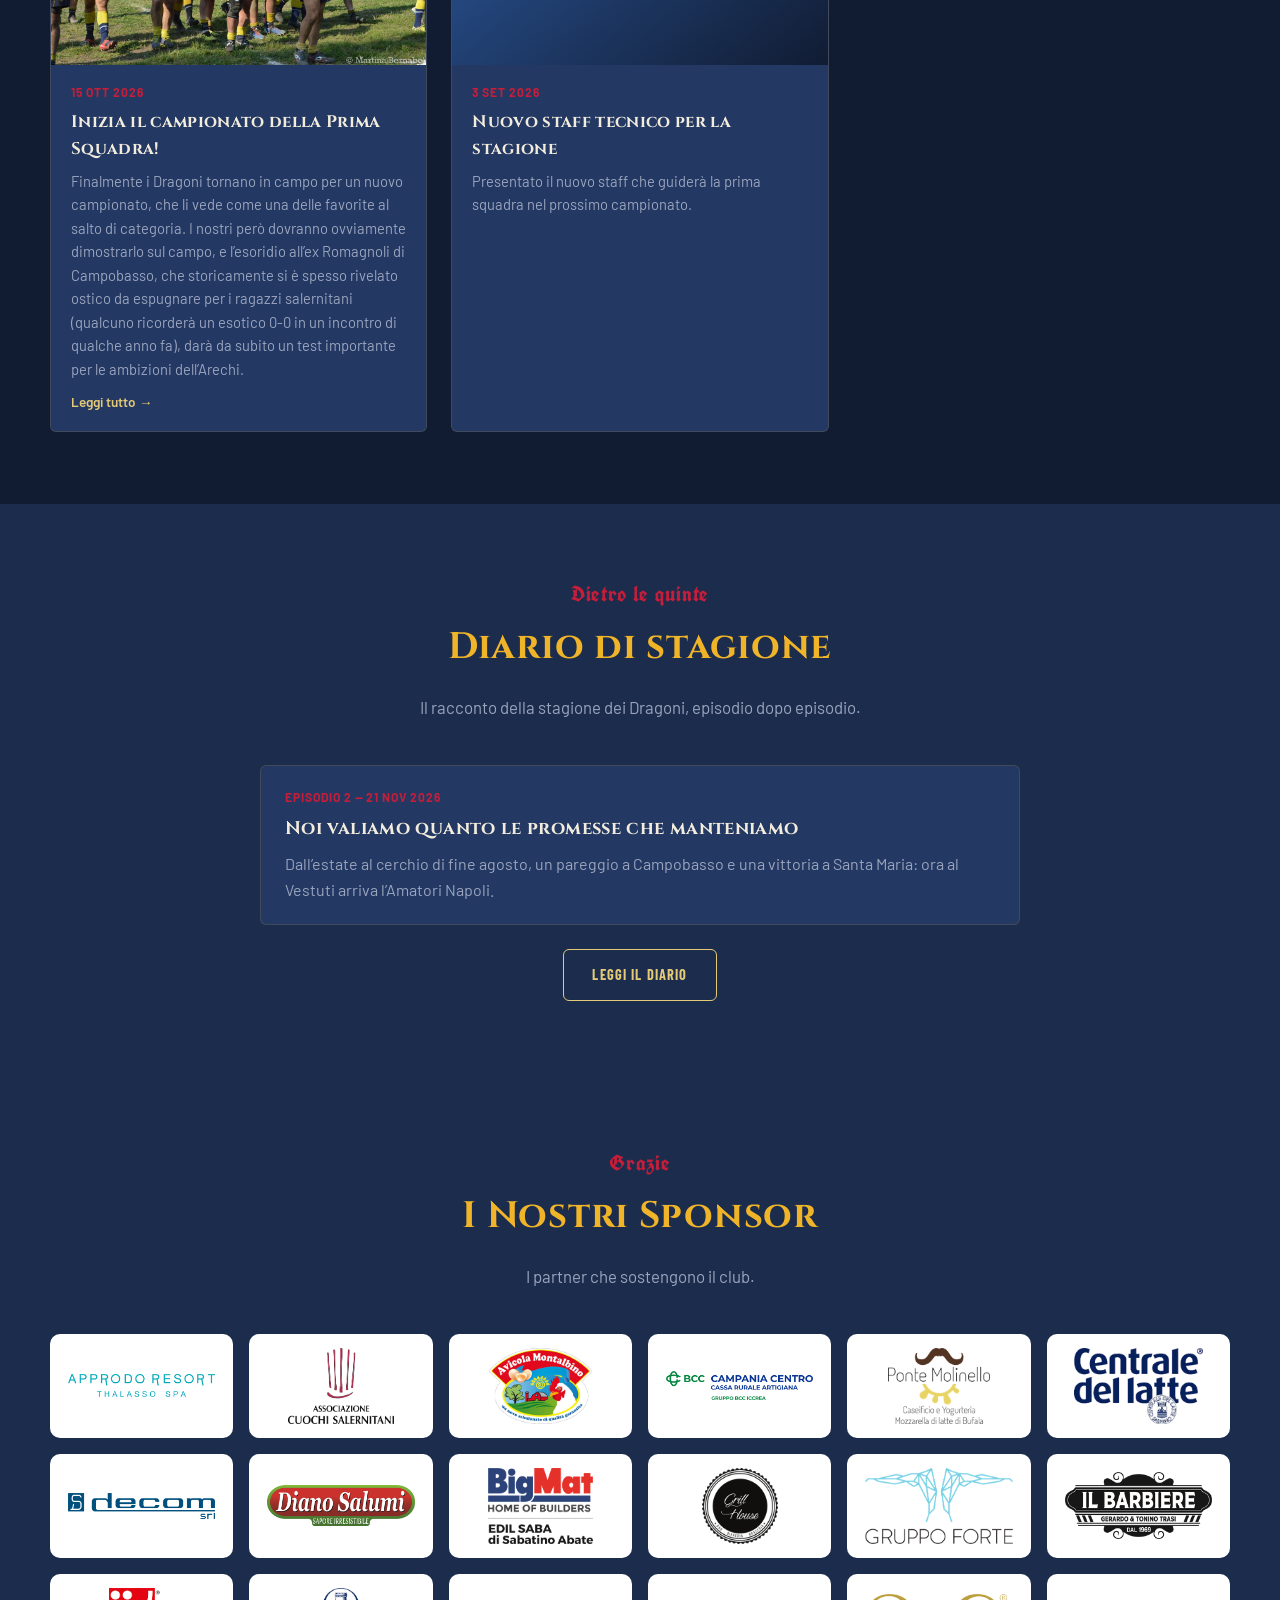
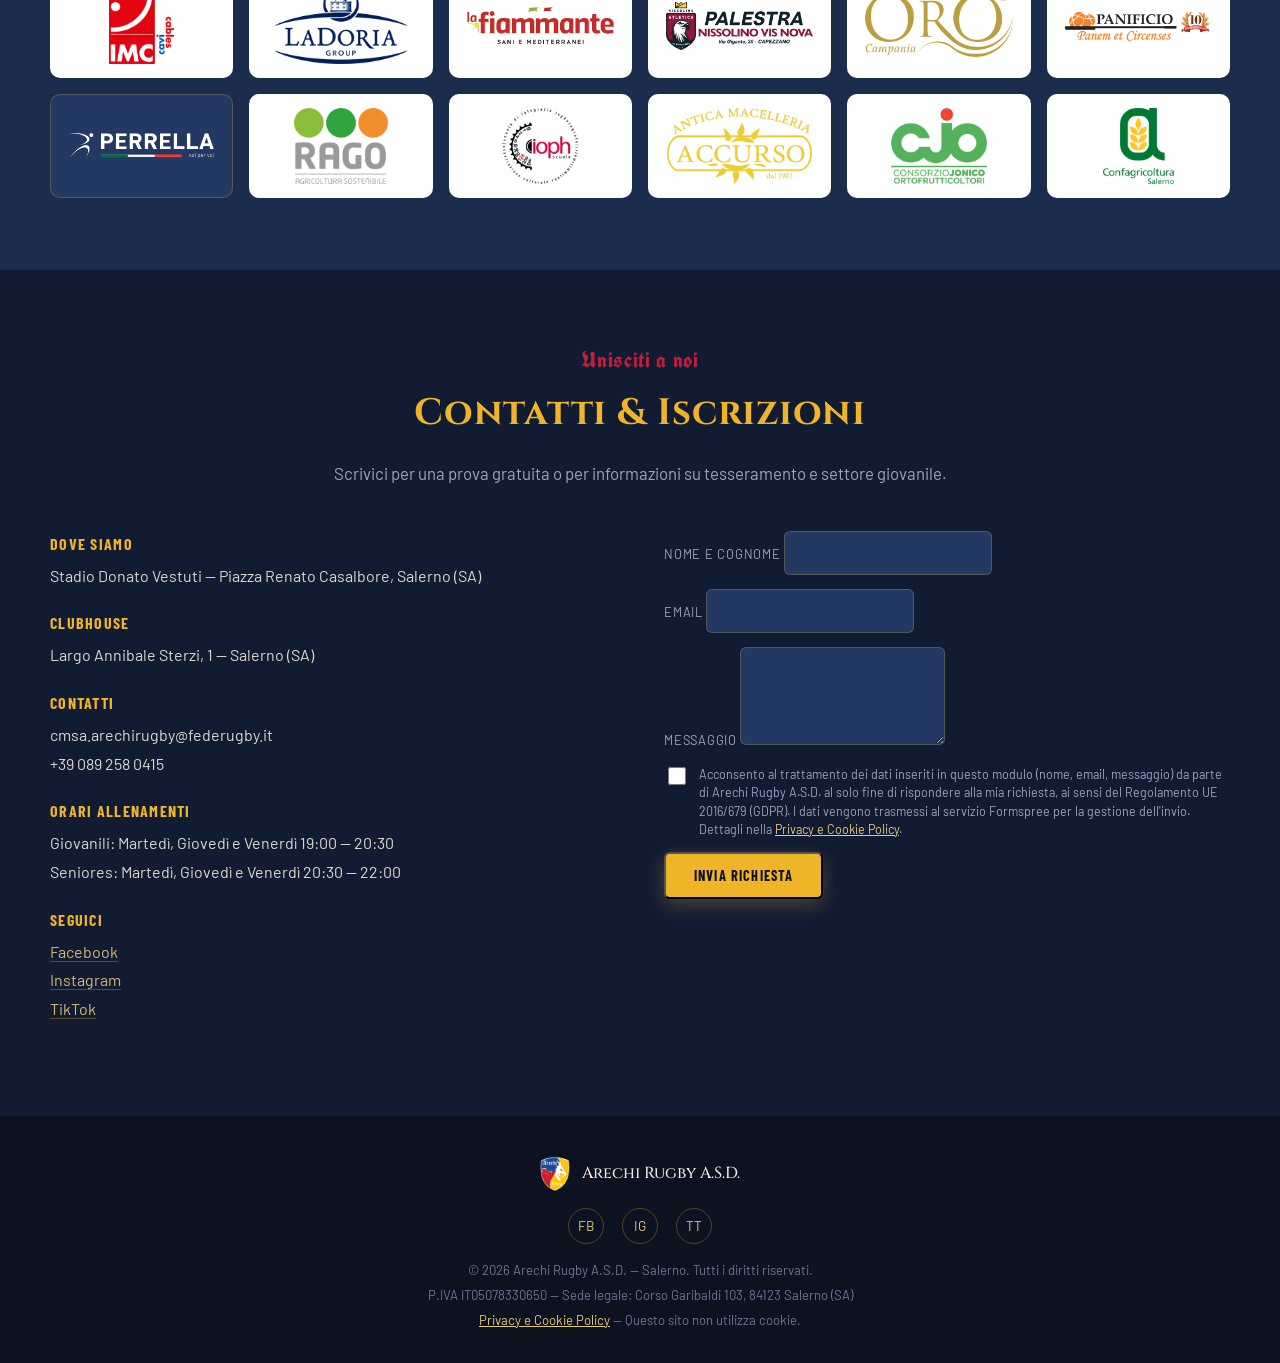
==== commit 9072fc7d: "Calendario: Arechi-RNA recuperata domenica 22/11 al Vestuti Co-Authored-By: Claude Opus 5.5 <noreply" ====
--- a/index.html
+++ b/index.html
@@ -774,8 +774,8 @@
 
   const FIXTURES = [
     { date: '2026-10-18', round: 'Giornata 1 — Andata', home: 'hammers', away: 'arechi', venue: 'Campo Ex Romagnoli, Campobasso', time: '15:30', result: { home: 21, away: 21 } },
-    { date: '2026-10-25', round: 'Giornata 2 — Andata', home: 'arechi', away: 'rna', venue: 'Stadio Donato Vestuti, Salerno', time: '14:30', result: null, status: 'Rinviata' },
     { date: '2026-11-08', round: 'Giornata 3 — Andata', home: 'clan', away: 'arechi', venue: 'Campo F. Casino, Santa Maria C.V. (CE)', time: '14:30', result: { home: 0, away: 67 } },
+    { date: '2026-11-22', round: 'Giornata 2 — Andata (recupero)', home: 'arechi', away: 'rna', venue: 'Stadio Donato Vestuti, Salerno', time: '14:30', result: null },
     { date: '2026-11-29', round: 'Giornata 5 — Andata', home: 'salerno', away: 'arechi', venue: 'Campo Margiotta &amp; Minelli, Mercato S. Severino (SA)', time: '14:30', result: null },
     { date: '2026-12-13', round: 'Giornata 1 — Ritorno', home: 'arechi', away: 'hammers', venue: 'Stadio Donato Vestuti, Salerno', time: '14:30', result: null },
     { date: '2026-12-20', round: 'Giornata 2 — Ritorno', home: 'rna', away: 'arechi', venue: 'Villaggio del Rugby (ex NATO), Napoli', time: '14:30', result: null },
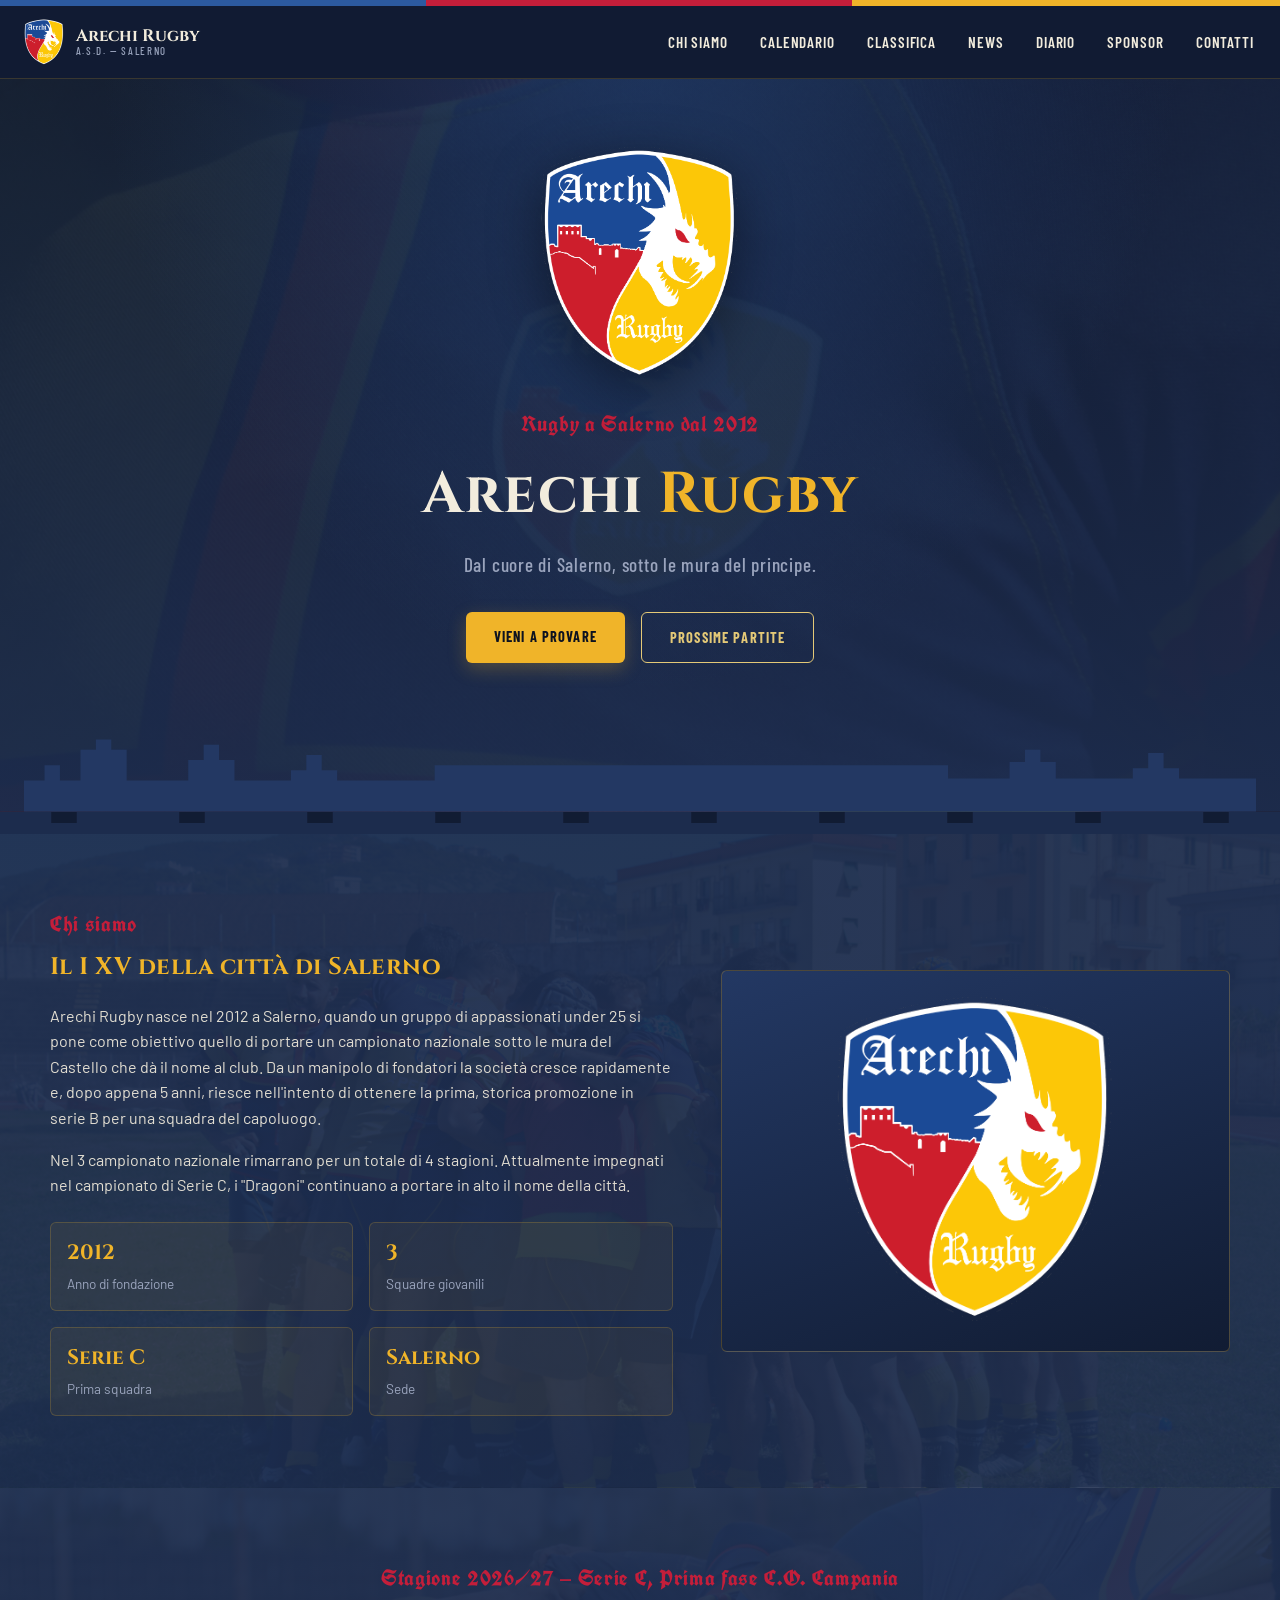
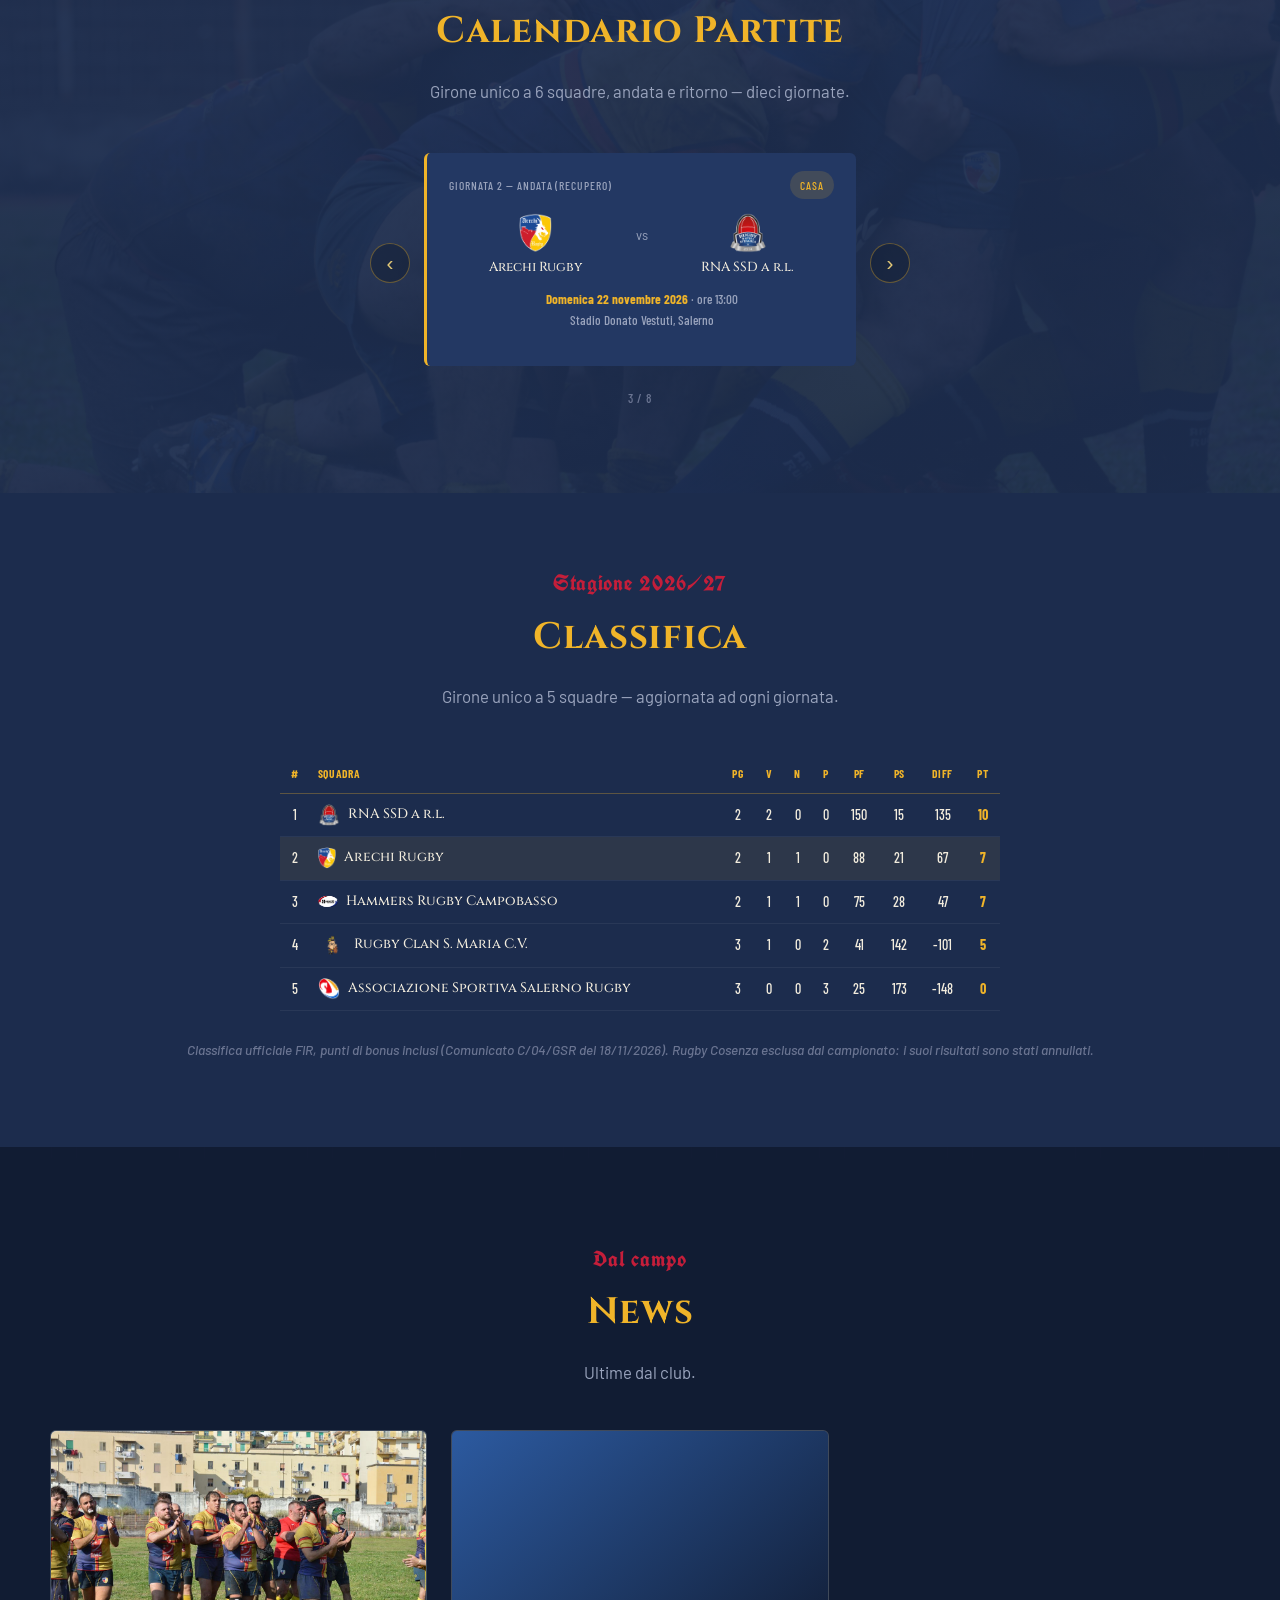
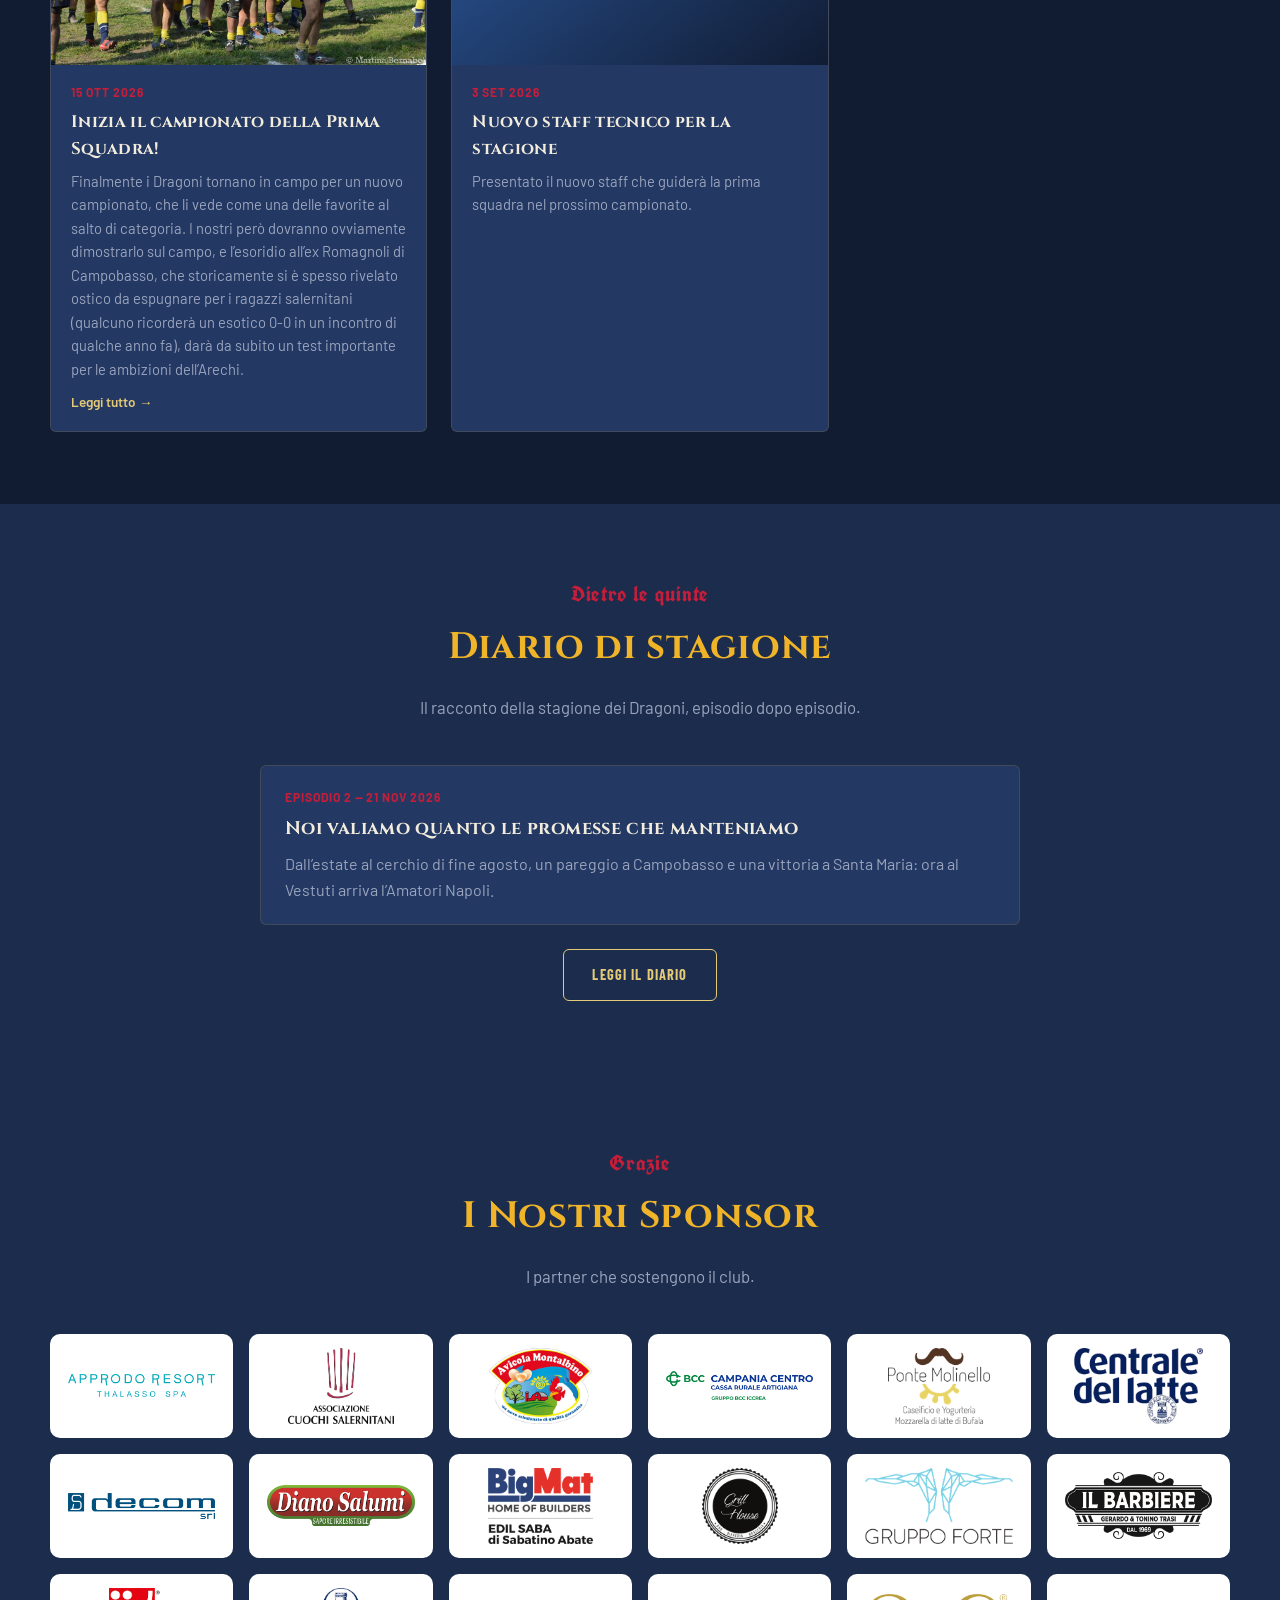
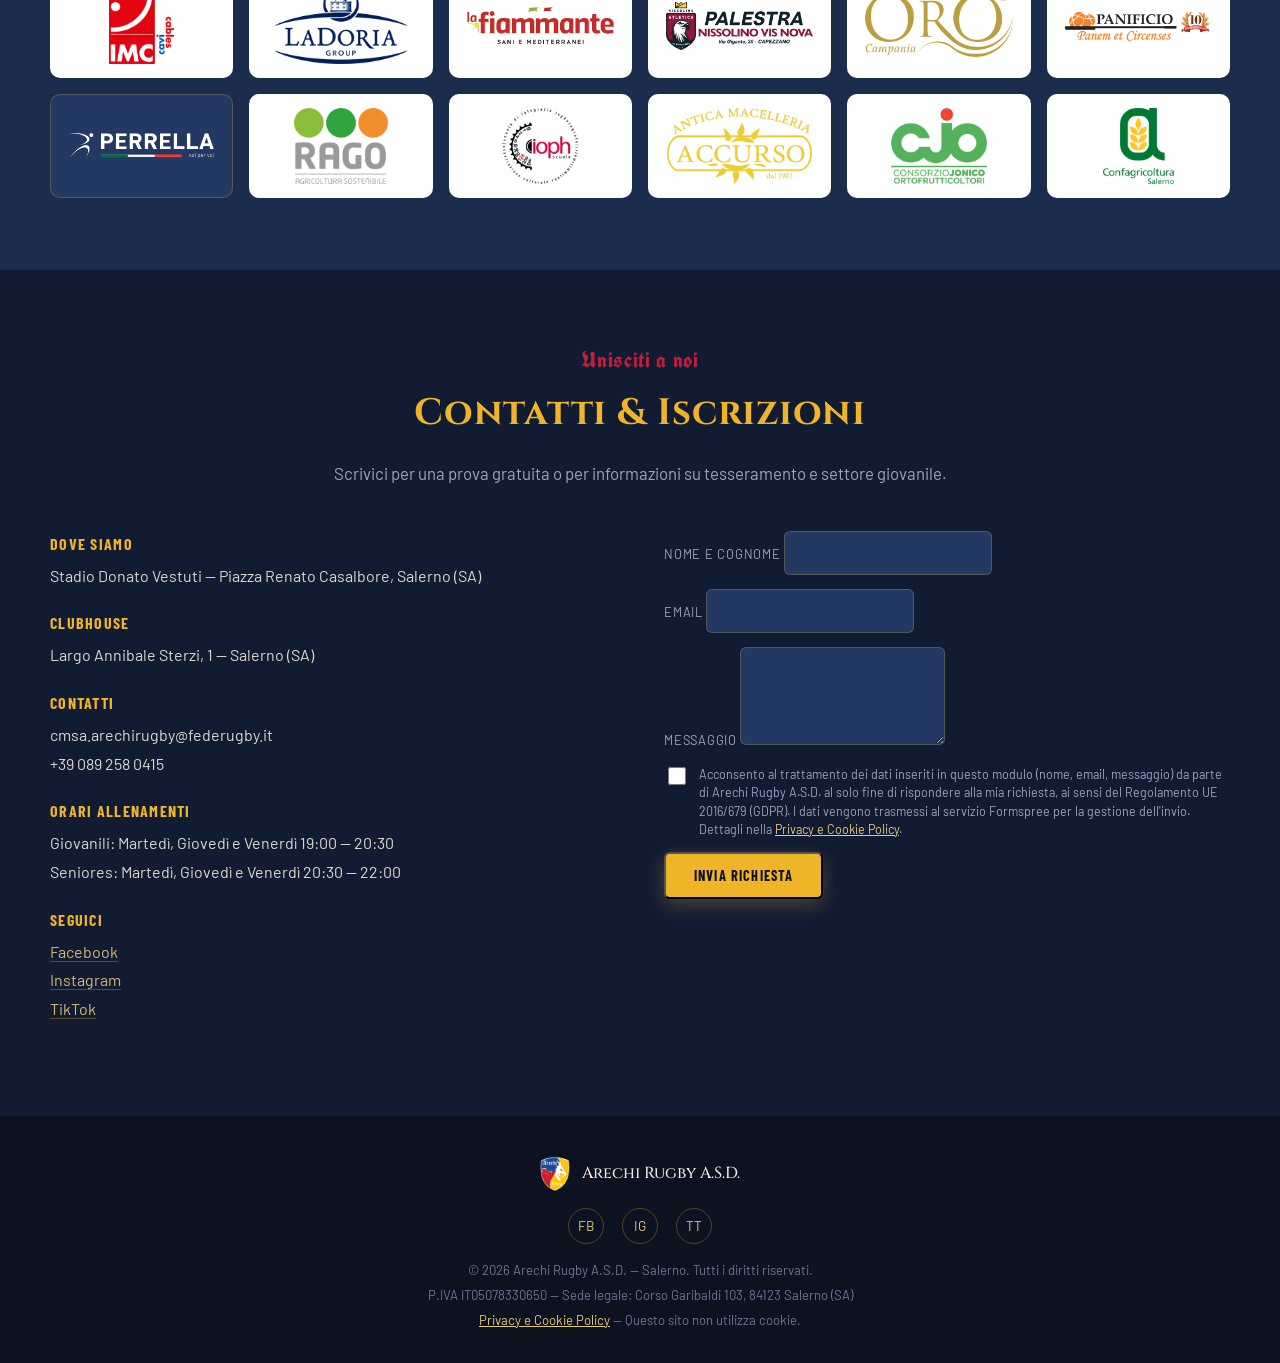
==== commit e6f37e9c: "Calendario: Arechi-RNA del 22/11 alle 13:00 Co-Authored-By: Claude Opus 5.5 <noreply@anthropic.com>" ====
--- a/index.html
+++ b/index.html
@@ -775,7 +775,7 @@
   const FIXTURES = [
     { date: '2026-10-18', round: 'Giornata 1 — Andata', home: 'hammers', away: 'arechi', venue: 'Campo Ex Romagnoli, Campobasso', time: '15:30', result: { home: 21, away: 21 } },
     { date: '2026-11-08', round: 'Giornata 3 — Andata', home: 'clan', away: 'arechi', venue: 'Campo F. Casino, Santa Maria C.V. (CE)', time: '14:30', result: { home: 0, away: 67 } },
-    { date: '2026-11-22', round: 'Giornata 2 — Andata (recupero)', home: 'arechi', away: 'rna', venue: 'Stadio Donato Vestuti, Salerno', time: '14:30', result: null },
+    { date: '2026-11-22', round: 'Giornata 2 — Andata (recupero)', home: 'arechi', away: 'rna', venue: 'Stadio Donato Vestuti, Salerno', time: '13:00', result: null },
     { date: '2026-11-29', round: 'Giornata 5 — Andata', home: 'salerno', away: 'arechi', venue: 'Campo Margiotta &amp; Minelli, Mercato S. Severino (SA)', time: '14:30', result: null },
     { date: '2026-12-13', round: 'Giornata 1 — Ritorno', home: 'arechi', away: 'hammers', venue: 'Stadio Donato Vestuti, Salerno', time: '14:30', result: null },
     { date: '2026-12-20', round: 'Giornata 2 — Ritorno', home: 'rna', away: 'arechi', venue: 'Villaggio del Rugby (ex NATO), Napoli', time: '14:30', result: null },
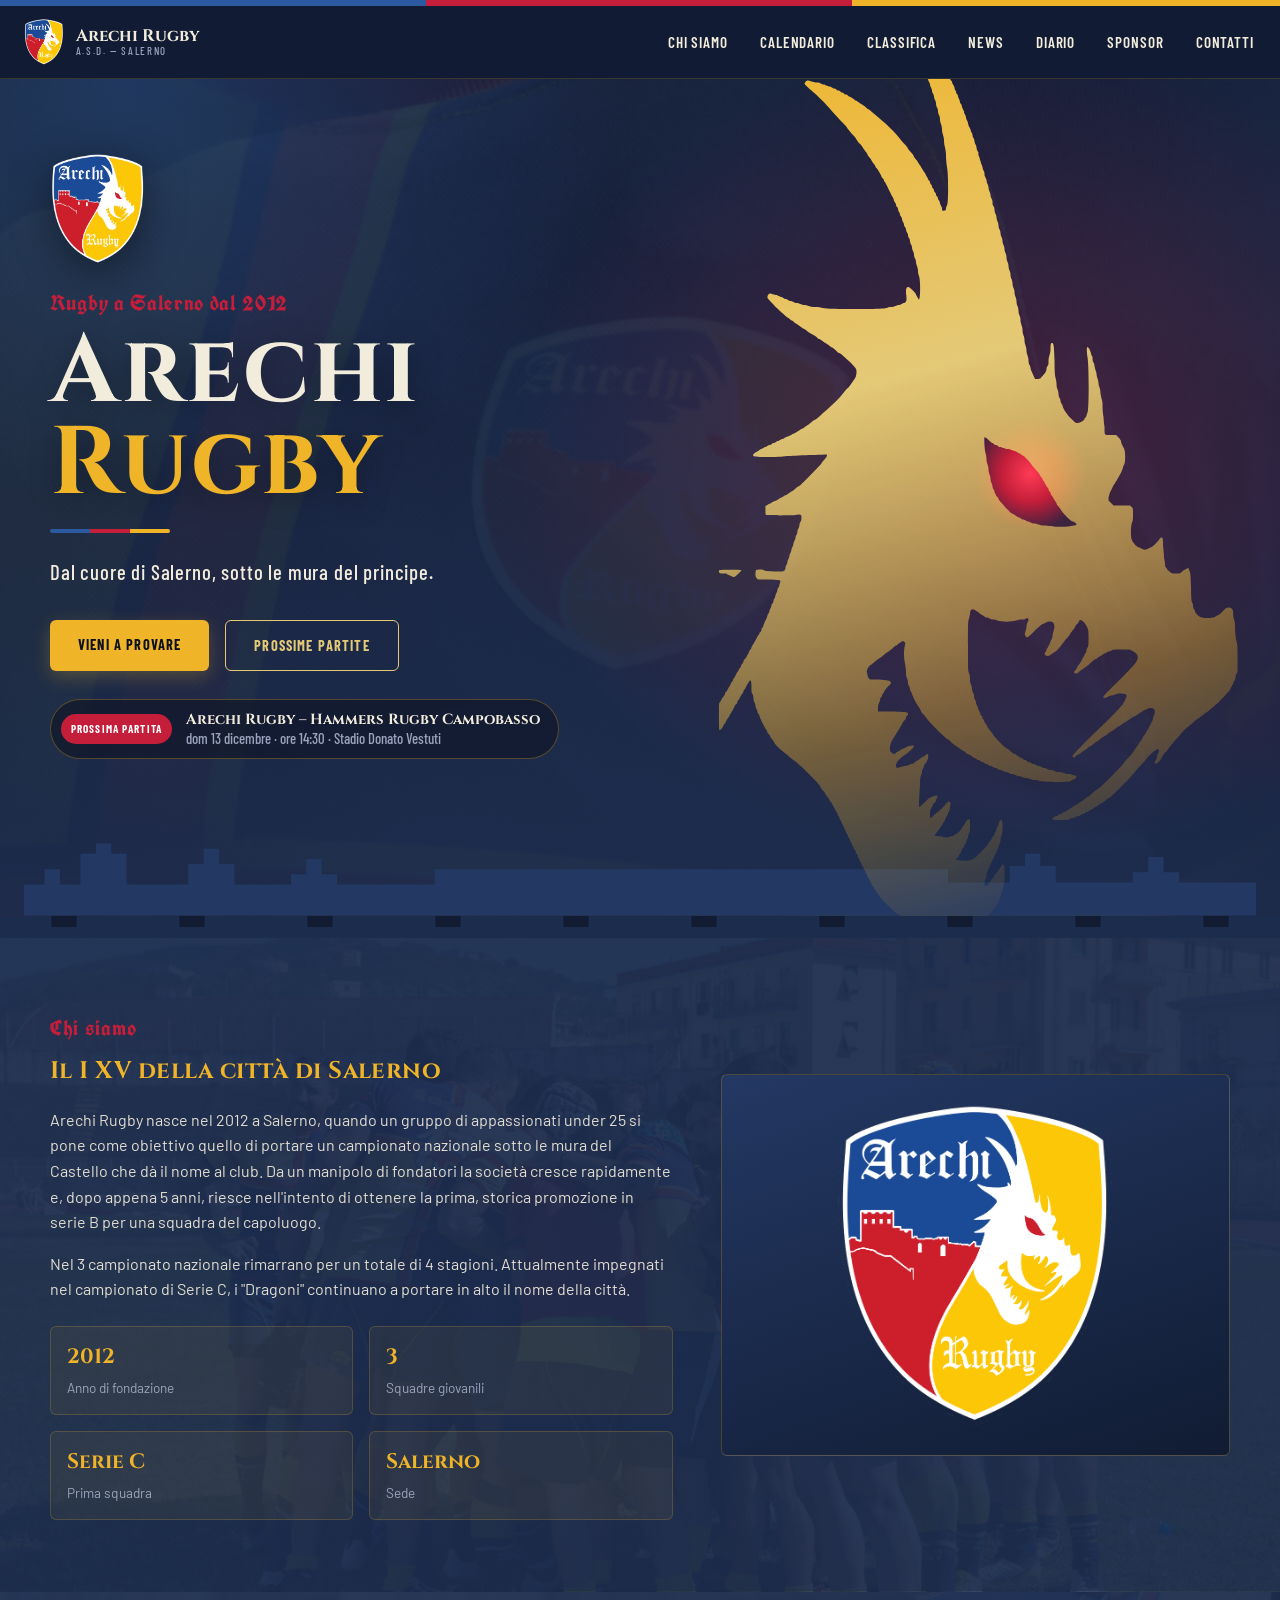
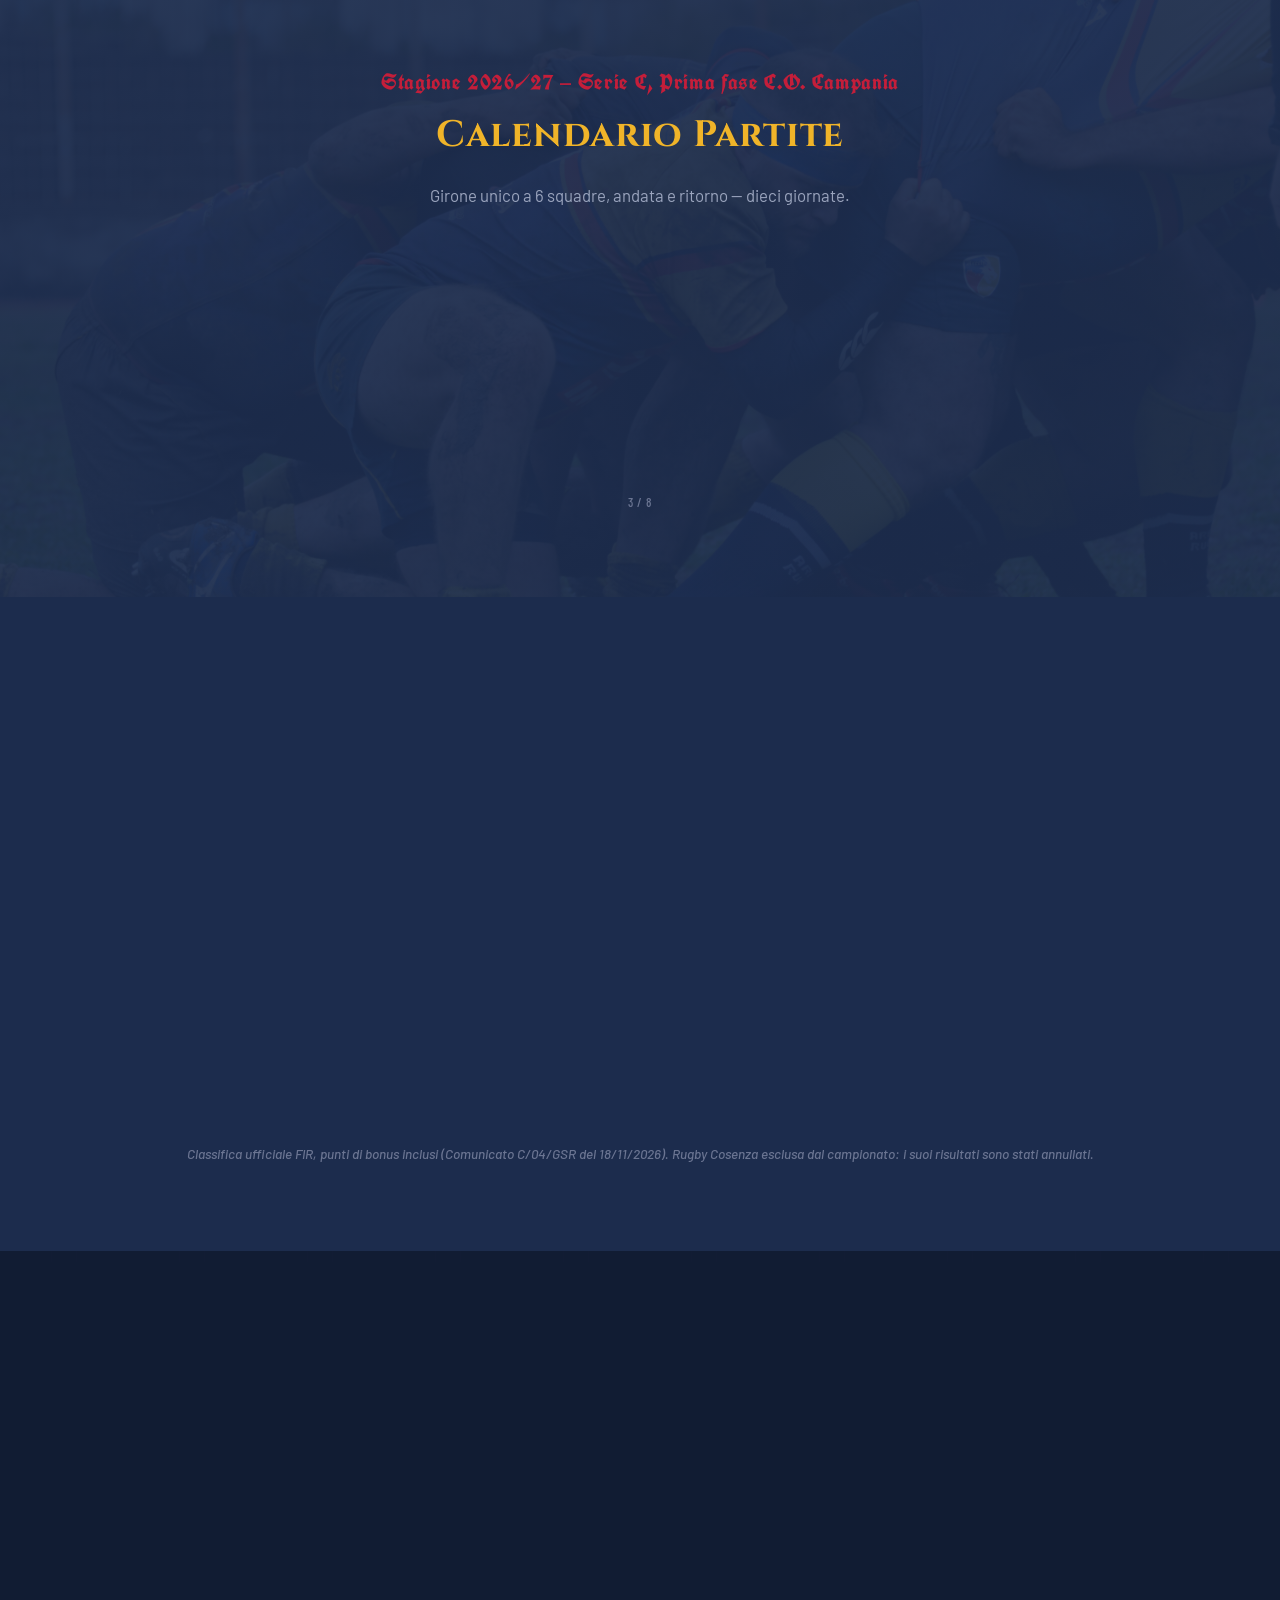
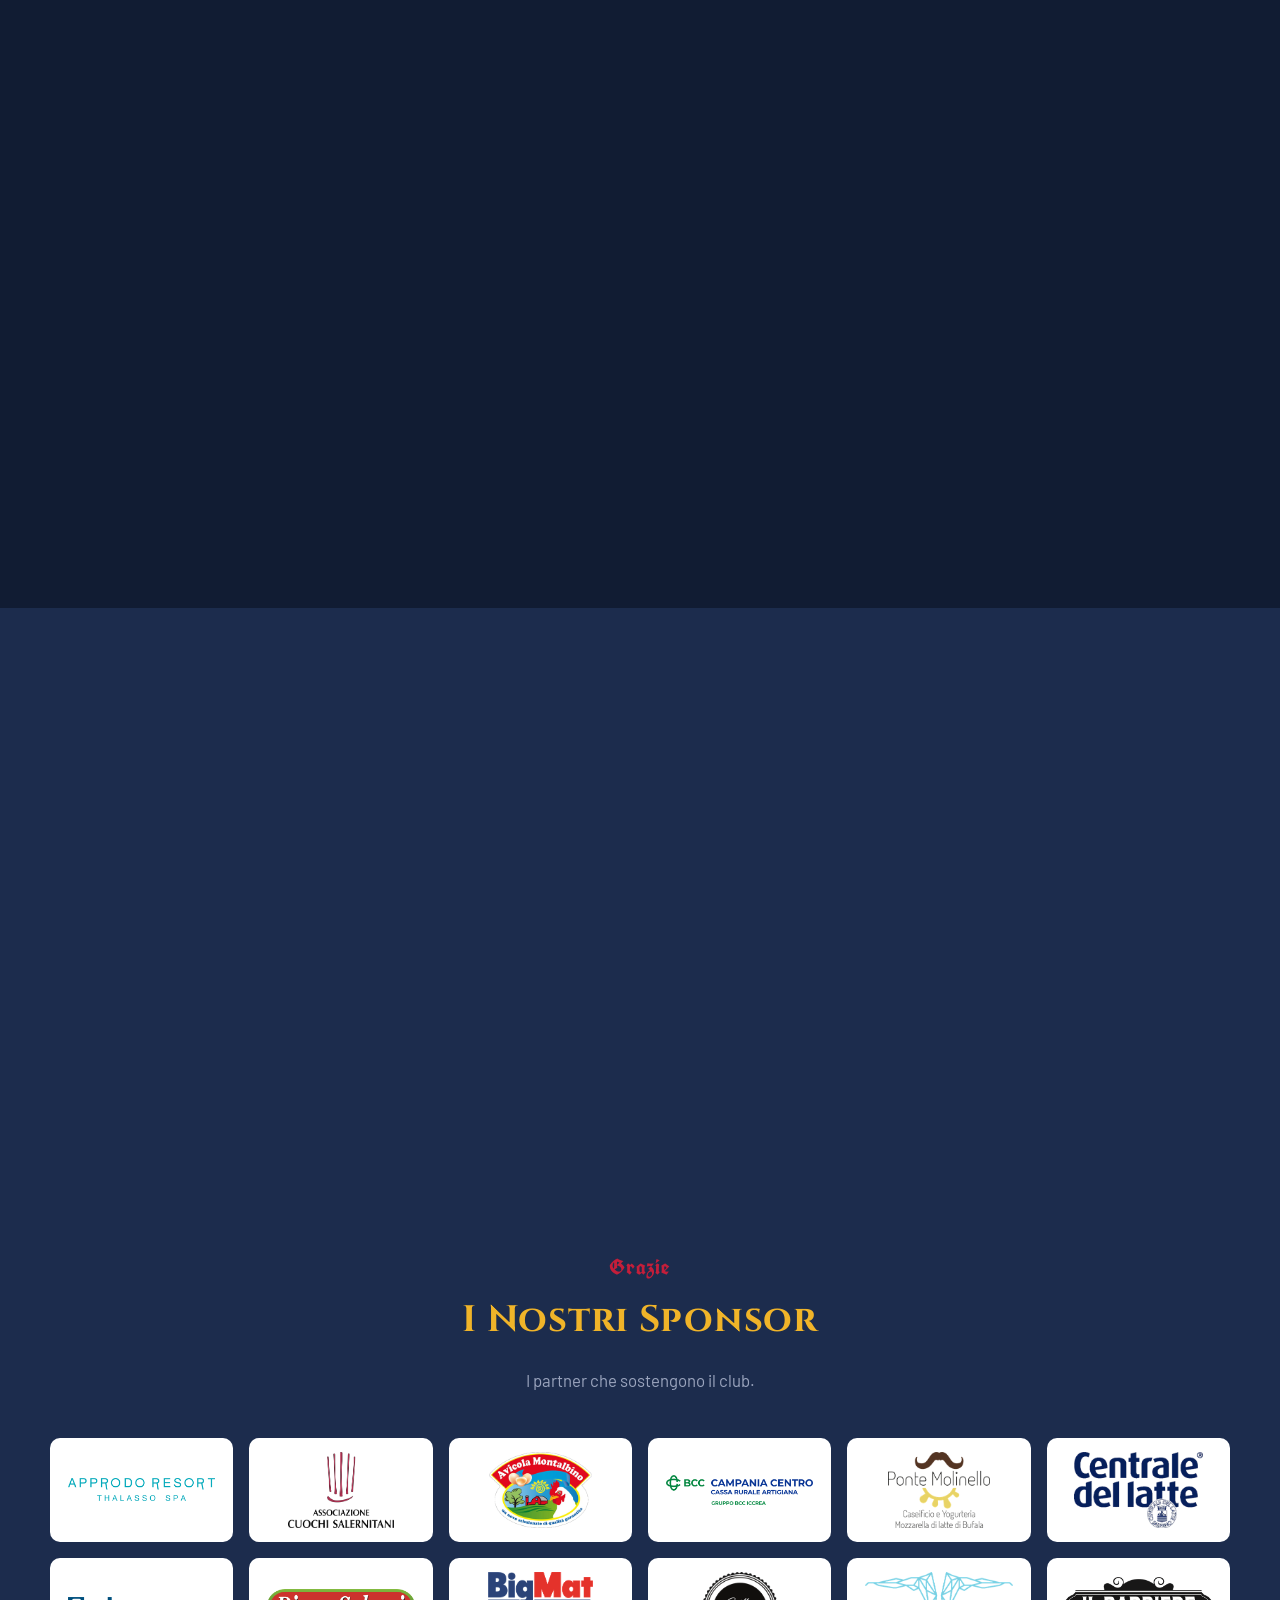
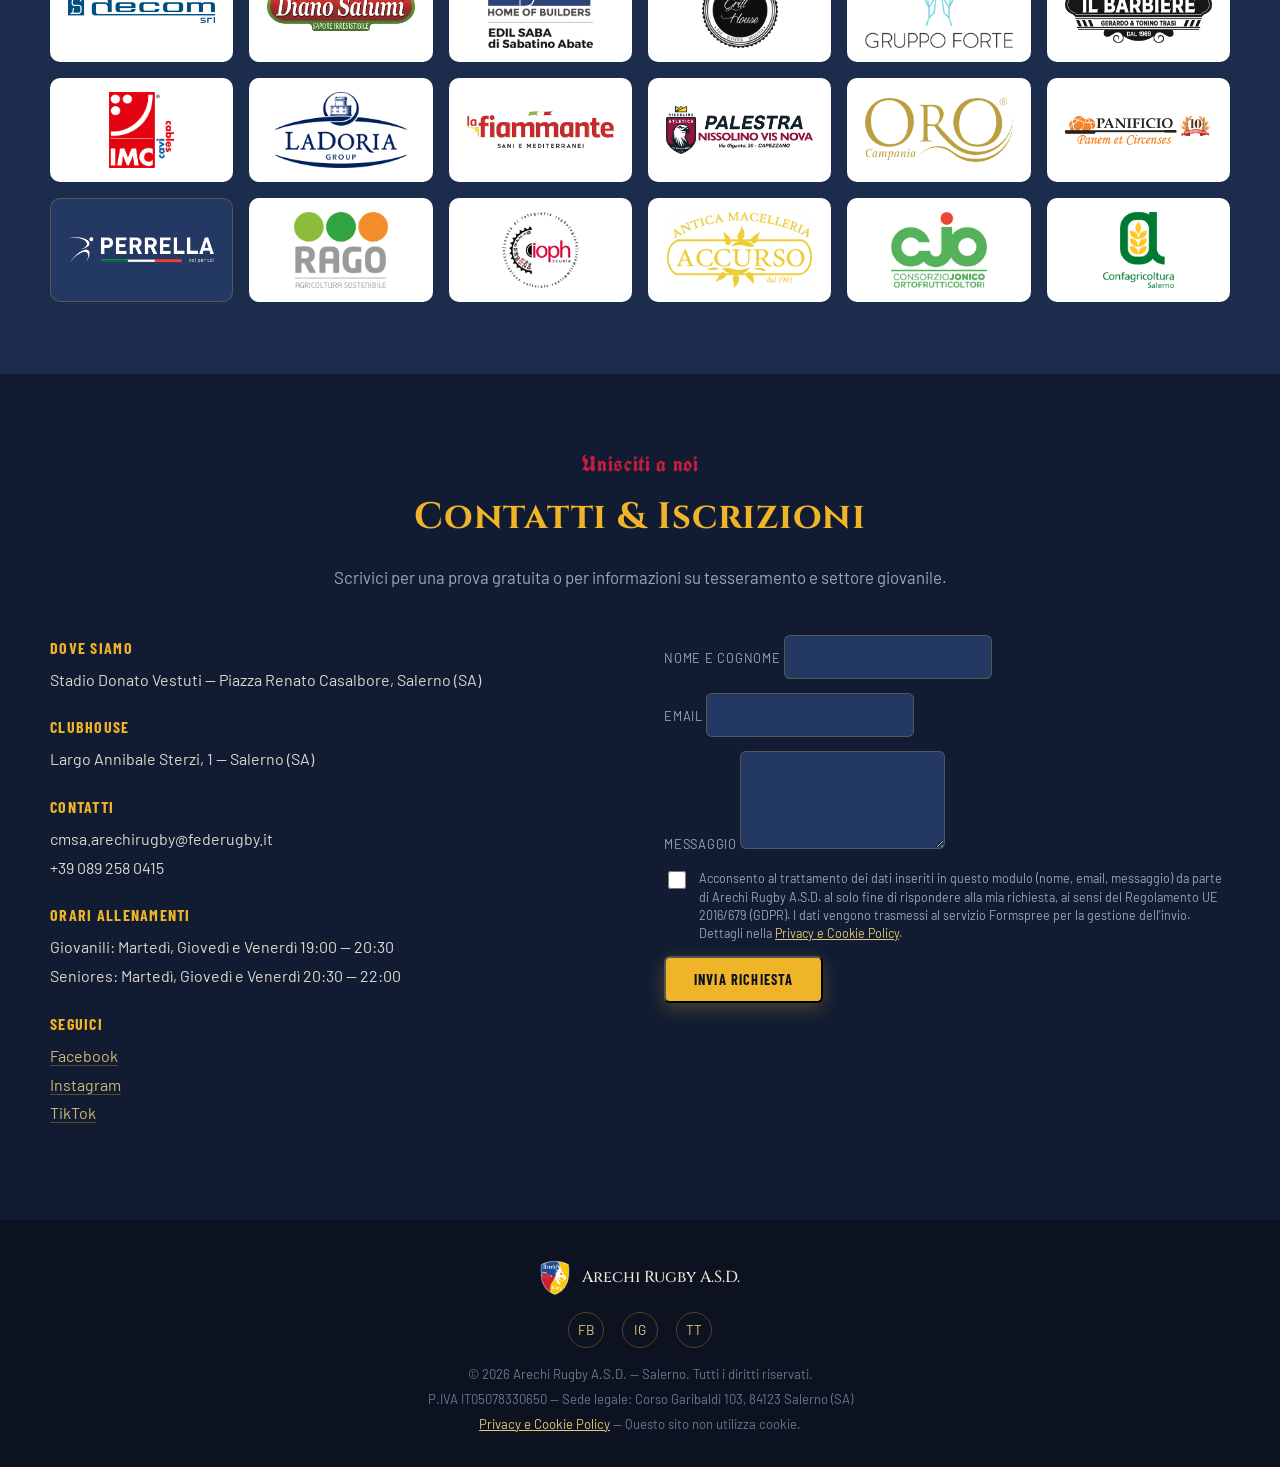
==== commit 3cecccaf: "Hero con il drago dello stemma, animazioni allo scroll e nuove card della rosa - Drago dello stemma " ====
--- a/index.html
+++ b/index.html
@@ -161,24 +161,98 @@
   /* ---- hero ---- */
   .hero{
     position:relative;
-    padding:64px 24px 0;
+    padding:72px 24px 0;
+    min-height:min(calc(100svh - 76px),820px);
+    display:flex;flex-direction:column;justify-content:flex-end;
     background:
-      radial-gradient(ellipse at 50% -10%, rgba(44,90,160,.35), transparent 60%) center/auto no-repeat,
-      linear-gradient(180deg, rgba(17,28,51,.93) 0%, rgba(28,44,77,.96) 100%) center/auto no-repeat,
+      radial-gradient(ellipse 55% 70% at 78% 45%, rgba(196,30,58,.28), transparent 70%) center/auto no-repeat,
+      radial-gradient(ellipse 60% 80% at 10% 0%, rgba(44,90,160,.42), transparent 65%) center/auto no-repeat,
+      linear-gradient(180deg, rgba(17,28,51,.9) 0%, rgba(28,44,77,.97) 100%) center/auto no-repeat,
       url("Foto/Sfondo principale.jpg") center 30%/cover no-repeat;
     overflow:hidden;
-    text-align:center;
-  }
-  .hero-inner{max-width:760px;margin:0 auto;position:relative;z-index:2;}
-  .hero img.crest{width:200px;margin:0 auto 22px;filter:drop-shadow(0 12px 28px rgba(0,0,0,.45));}
-  .hero h1{font-size:clamp(2.2rem,6vw,3.6rem);margin-bottom:.15em;color:var(--parchment);}
-  .hero h1 span{color:var(--gold);}
+  }
+  .hero-inner{
+    width:100%;min-width:0;max-width:var(--maxw);margin:0 auto;padding:0 0 64px;position:relative;z-index:2;
+  }
+  .hero-text{max-width:600px;}
+  .hero img.crest{width:96px;margin:0 0 18px;filter:drop-shadow(0 10px 22px rgba(0,0,0,.45));}
+  .hero h1{
+    font-size:clamp(3rem,9vw,6rem);line-height:.95;margin-bottom:.2em;color:var(--parchment);
+    text-shadow:0 6px 30px rgba(0,0,0,.35);
+  }
+  .hero h1 span{display:block;color:var(--gold);}
+  .hero-rule{
+    width:120px;height:4px;margin:6px 0 22px;border-radius:2px;
+    background:linear-gradient(90deg,var(--blue-crest) 0 33.3%,var(--red-crest) 33.3% 66.6%,var(--gold) 66.6% 100%);
+  }
   .hero p.tagline{
     font-family:'Barlow Condensed',sans-serif;font-weight:500;
-    font-size:1.2rem;letter-spacing:.04em;color:var(--stone);
-    max-width:520px;margin:0 auto 32px;
-  }
-  .cta-row{display:flex;gap:16px;justify-content:center;flex-wrap:wrap;margin-bottom:56px;}
+    font-size:1.3rem;letter-spacing:.04em;color:var(--parchment);opacity:.85;
+    max-width:520px;margin:0 0 32px;
+  }
+  .cta-row{display:flex;gap:16px;flex-wrap:wrap;margin-bottom:28px;}
+  .next-match{
+    display:inline-flex;align-items:center;gap:14px;text-decoration:none;max-width:100%;text-align:left;
+    padding:10px 18px 10px 10px;border-radius:999px;
+    background:rgba(13,18,32,.55);border:1px solid rgba(240,180,41,.3);
+    backdrop-filter:blur(4px);transition:border-color .2s;
+  }
+  .next-match:hover{border-color:var(--gold);}
+  .next-match[hidden]{display:none;}
+  .next-match-label{
+    font-family:'Barlow Condensed',sans-serif;font-weight:700;font-size:.7rem;letter-spacing:.1em;text-transform:uppercase;
+    background:var(--red-crest);color:#fff;padding:6px 10px;border-radius:999px;white-space:nowrap;
+  }
+  .next-match-text{font-family:'Barlow Condensed',sans-serif;font-size:.92rem;line-height:1.3;color:var(--stone);}
+  .next-match-text strong{display:block;font-family:'Cinzel',serif;font-size:.92rem;color:var(--parchment);}
+
+  /* the dragon from the crest, traced to dragone.svg and used as a mask so it can take any fill */
+  .hero-dragon{
+    position:absolute;z-index:1;right:max(2vw, calc(50% - 600px));bottom:-2%;
+    height:108%;aspect-ratio:1044/1808;pointer-events:none;
+    transform:translate3d(0,var(--py,0px),0);will-change:transform;
+  }
+  .hero-dragon-in{position:absolute;inset:0;animation:dragonIn 1.4s cubic-bezier(.2,.7,.2,1) both .15s;}
+  .dragon-art{
+    position:absolute;inset:0;
+    background:linear-gradient(165deg,var(--gold) 0%,var(--gold-soft) 38%,rgba(240,180,41,.35) 72%,rgba(240,180,41,0) 96%);
+    -webkit-mask:url("dragone.svg") center/contain no-repeat;
+            mask:url("dragone.svg") center/contain no-repeat;
+    filter:drop-shadow(0 0 40px rgba(240,180,41,.15));
+  }
+  /* sits behind the mask and shows through the eye hole, like the red eye on the crest */
+  .dragon-eye{
+    position:absolute;left:59.8%;top:49.2%;width:22%;aspect-ratio:1;transform:translate(-50%,-50%);
+    border-radius:50%;
+    background:radial-gradient(circle,#ff3b55 0%,var(--red-crest) 35%,rgba(196,30,58,0) 70%);
+    animation:eyeGlow 3.6s ease-in-out infinite 1.6s;
+  }
+  .hero-text > *{animation:heroUp .9s cubic-bezier(.2,.7,.2,1) both;}
+  .hero-text > :nth-child(2){animation-delay:.08s;}
+  .hero-text > :nth-child(3){animation-delay:.16s;}
+  .hero-text > :nth-child(4){animation-delay:.24s;}
+  .hero-text > :nth-child(5){animation-delay:.32s;}
+  .hero-text > :nth-child(6){animation-delay:.4s;}
+  .hero-text > :nth-child(7){animation-delay:.48s;}
+  @keyframes heroUp{from{opacity:0;transform:translateY(22px);}to{opacity:1;transform:none;}}
+  @keyframes dragonIn{from{opacity:0;transform:translateX(60px) scale(.96);}to{opacity:1;transform:none;}}
+  @keyframes eyeGlow{0%,100%{opacity:.75;}50%{opacity:1;}}
+
+  @media(max-width:900px){
+    .hero{text-align:center;padding-top:40px;}
+    .hero-text{margin:0 auto;}
+    /* on small screens the dragon replaces the crest above the title (the crest is already in the header),
+       instead of sitting behind the text */
+    .hero img.crest{display:none;}
+    .hero-rule{margin-left:auto;margin-right:auto;}
+    .hero p.tagline{margin-left:auto;margin-right:auto;}
+    .cta-row{justify-content:center;}
+    .hero-dragon{position:relative;right:auto;bottom:auto;height:min(30vh,220px);margin:0 auto 14px;transform:none;}
+  }
+
+  /* scroll reveal — classes added by the script, so without JS everything stays visible */
+  .reveal{opacity:0;transform:translateY(26px);transition:opacity .8s ease,transform .8s cubic-bezier(.2,.7,.2,1);transition-delay:var(--rd,0s);}
+  .reveal.in{opacity:1;transform:none;}
   .btn{
     display:inline-block;padding:13px 28px;border-radius:var(--radius);
     font-family:'Barlow Condensed',sans-serif;font-weight:700;text-transform:uppercase;
@@ -244,16 +318,54 @@
     background:transparent;color:var(--stone);cursor:pointer;
   }
   .roster-tab.active{background:var(--gold);color:var(--ink);border-color:var(--gold);}
-  .roster-grid{display:grid;grid-template-columns:repeat(auto-fill,minmax(190px,1fr));gap:18px;max-width:var(--maxw);margin:0 auto;}
+  .roster-grid{display:grid;grid-template-columns:repeat(auto-fill,minmax(200px,1fr));gap:20px;max-width:var(--maxw);margin:0 auto;}
+  /* --line colours the card by unit: avanti red, mediani gold, trequarti blue */
   .player-card{
-    background:var(--navy-3);border:1px solid rgba(240,180,41,.16);border-radius:var(--radius);
-    padding:20px 16px;text-align:center;position:relative;
-  }
-  .player-card .num{
-    font-family:'Cinzel',serif;font-size:2.1rem;color:var(--gold);line-height:1;
-  }
-  .player-card .name{font-weight:700;margin-top:8px;}
-  .player-card .role{font-size:.8rem;color:var(--stone);text-transform:uppercase;letter-spacing:.06em;}
+    --line:var(--gold);
+    position:relative;overflow:hidden;border-radius:10px;
+    background:var(--navy-3);border:1px solid rgba(240,180,41,.16);
+    box-shadow:0 10px 26px rgba(0,0,0,.25);
+    transition:transform .25s ease,border-color .25s ease,box-shadow .25s ease;
+    animation:cardIn .5s cubic-bezier(.2,.7,.2,1) both;animation-delay:calc(var(--i,0) * 60ms);
+  }
+  .player-card.avanti{--line:var(--red-crest);}
+  .player-card.trequarti{--line:var(--blue-crest);}
+  .player-card:hover{transform:translateY(-6px);border-color:rgba(240,180,41,.5);box-shadow:0 18px 36px rgba(0,0,0,.35);}
+  .player-photo{
+    position:relative;aspect-ratio:4/5;overflow:hidden;
+    background:
+      radial-gradient(ellipse at 70% 30%, color-mix(in srgb,var(--line) 35%,transparent), transparent 65%),
+      linear-gradient(170deg,var(--navy-2),var(--ink));
+  }
+  .player-photo::before{
+    content:"";position:absolute;right:-18%;bottom:-6%;height:92%;aspect-ratio:1044/1808;
+    background:var(--gold);opacity:.08;
+    -webkit-mask:url("dragone.svg") center/contain no-repeat;
+            mask:url("dragone.svg") center/contain no-repeat;
+    transition:opacity .3s ease,transform .4s ease;
+  }
+  .player-card:hover .player-photo::before{opacity:.16;transform:translateX(-6%);}
+  .player-photo img{position:relative;width:100%;height:100%;object-fit:cover;object-position:50% 20%;}
+  .player-initials{
+    position:absolute;inset:0;display:flex;align-items:center;justify-content:center;
+    font-family:'Cinzel',serif;font-size:3rem;color:rgba(242,236,221,.18);letter-spacing:.05em;
+  }
+  .player-num{
+    position:absolute;left:14px;top:6px;
+    font-family:'Cinzel',serif;font-weight:700;font-size:3.6rem;line-height:1;
+    color:transparent;-webkit-text-stroke:1.5px var(--gold);
+    text-shadow:0 4px 18px rgba(0,0,0,.4);transition:color .25s ease;
+  }
+  .player-card:hover .player-num{color:var(--gold);}
+  .player-info{position:relative;padding:14px 16px 16px;border-top:3px solid var(--line);}
+  .player-role{
+    font-family:'Barlow Condensed',sans-serif;font-weight:600;font-size:.75rem;
+    text-transform:uppercase;letter-spacing:.1em;color:var(--stone);
+  }
+  .player-name{font-family:'Barlow',sans-serif;font-weight:400;font-size:1.05rem;line-height:1.2;margin:.25em 0 0;color:var(--parchment);}
+  .player-name strong{display:block;font-family:'Cinzel',serif;font-weight:700;font-size:1.2rem;color:var(--parchment);}
+  .roster-empty{grid-column:1/-1;text-align:center;color:var(--stone);font-style:italic;}
+  @keyframes cardIn{from{opacity:0;transform:translateY(16px);}to{opacity:1;transform:none;}}
   .placeholder-note{
     text-align:center;color:var(--stone-dark);font-size:.85rem;margin-top:28px;font-style:italic;
   }
@@ -272,7 +384,7 @@
   @media(max-width:640px){.fx-nav{display:none;}}
 
   .fixtures{
-    flex:1;min-width:0;display:flex;overflow-x:auto;scroll-snap-type:x mandatory;
+    position:relative;flex:1;min-width:0;display:flex;overflow-x:auto;scroll-snap-type:x mandatory;
     gap:16px;scroll-behavior:smooth;-webkit-overflow-scrolling:touch;
     padding:4px 2px 12px;scrollbar-width:thin;scrollbar-color:var(--gold-soft) transparent;
   }
@@ -398,6 +510,8 @@
   @media (prefers-reduced-motion: reduce){
     html{scroll-behavior:auto;}
     .btn:hover{transform:none;}
+    .hero-text > *,.hero-dragon-in,.dragon-eye,.player-card{animation:none;}
+    .player-card:hover{transform:none;}
   }
 </style>
 </head>
@@ -429,14 +543,24 @@
 <div id="top"></div>
 
 <section class="hero">
+  <div class="hero-dragon" id="heroDragon" aria-hidden="true">
+    <div class="hero-dragon-in">
+      <div class="dragon-eye"></div>
+      <div class="dragon-art"></div>
+    </div>
+  </div>
   <div class="hero-inner">
-    <img src="arechi-logo.png" alt="Stemma Arechi Rugby" class="crest">
-    <span class="eyebrow">Rugby a Salerno dal 2012</span>
-    <h1>Arechi <span>Rugby</span></h1>
-    <p class="tagline">Dal cuore di Salerno, sotto le mura del principe.</p>
-    <div class="cta-row">
-      <a href="#contatti" class="btn btn-primary">Vieni a provare</a>
-      <a href="#calendario" class="btn btn-ghost">Prossime partite</a>
+    <div class="hero-text">
+      <img src="arechi-logo.png" alt="Stemma Arechi Rugby" class="crest">
+      <span class="eyebrow">Rugby a Salerno dal 2012</span>
+      <h1>Arechi <span>Rugby</span></h1>
+      <div class="hero-rule"></div>
+      <p class="tagline">Dal cuore di Salerno, sotto le mura del principe.</p>
+      <div class="cta-row">
+        <a href="#contatti" class="btn btn-primary">Vieni a provare</a>
+        <a href="#calendario" class="btn btn-ghost">Prossime partite</a>
+      </div>
+      <a class="next-match" id="heroNext" href="#calendario" hidden></a>
     </div>
   </div>
   <svg class="skyline" viewBox="0 0 1200 90" preserveAspectRatio="none" xmlns="http://www.w3.org/2000/svg">
@@ -496,20 +620,12 @@
     <h2>La Squadra</h2>
     <p>I Dragoni che difendono i colori giallo-blu.</p>
   </div>
-  <div class="roster-tabs">
-    <button class="roster-tab active">Prima Squadra</button>
-    <button class="roster-tab">Under 18</button>
-    <button class="roster-tab">Staff Tecnico</button>
-  </div>
-  <div class="roster-grid">
-    <div class="player-card"><div class="num">1</div><div class="name">Nome Cognome</div><div class="role">Pilone</div></div>
-    <div class="player-card"><div class="num">2</div><div class="name">Nome Cognome</div><div class="role">Tallonatore</div></div>
-    <div class="player-card"><div class="num">8</div><div class="name">Nome Cognome</div><div class="role">Numero 8</div></div>
-    <div class="player-card"><div class="num">9</div><div class="name">Nome Cognome</div><div class="role">Mediano di mischia</div></div>
-    <div class="player-card"><div class="num">10</div><div class="name">Nome Cognome</div><div class="role">Apertura</div></div>
-    <div class="player-card"><div class="num">15</div><div class="name">Nome Cognome</div><div class="role">Estremo</div></div>
-  </div>
-  <p class="placeholder-note"></p>
+  <div class="roster-tabs" id="rosterTabs">
+    <button class="roster-tab active" data-group="prima" aria-pressed="true">Prima Squadra</button>
+    <button class="roster-tab" data-group="u18" aria-pressed="false">Under 18</button>
+    <button class="roster-tab" data-group="staff" aria-pressed="false">Staff Tecnico</button>
+  </div>
+  <div class="roster-grid" id="rosterGrid"></div>
 </section>
 
 <svg class="battlement" viewBox="0 0 400 20" preserveAspectRatio="none" xmlns="http://www.w3.org/2000/svg">
@@ -824,8 +940,108 @@
       </tr>`).join('');
   }
 
+  // Roster for the (currently hidden) Squadra section. line: 'avanti' | 'mediani' | 'trequarti'
+  // colours the card; photo is optional (initials are shown without it).
+  const ROSTER = {
+    prima: [
+      { num: 1,  name: 'Nome', surname: 'Cognome', role: 'Pilone',             line: 'avanti',    photo: null },
+      { num: 2,  name: 'Nome', surname: 'Cognome', role: 'Tallonatore',        line: 'avanti',    photo: null },
+      { num: 8,  name: 'Nome', surname: 'Cognome', role: 'Numero 8',           line: 'avanti',    photo: null },
+      { num: 9,  name: 'Nome', surname: 'Cognome', role: 'Mediano di mischia', line: 'mediani',   photo: null },
+      { num: 10, name: 'Nome', surname: 'Cognome', role: 'Apertura',           line: 'mediani',   photo: null },
+      { num: 15, name: 'Nome', surname: 'Cognome', role: 'Estremo',            line: 'trequarti', photo: null }
+    ],
+    u18: [],
+    staff: [
+      { name: 'Nome', surname: 'Cognome', role: 'Allenatore',           photo: null },
+      { name: 'Nome', surname: 'Cognome', role: 'Preparatore atletico', photo: null }
+    ]
+  };
+
+  function renderRoster(group) {
+    const grid = document.getElementById('rosterGrid');
+    if (!grid) return;
+    const people = ROSTER[group] || [];
+    grid.innerHTML = people.length ? people.map((p, i) => `
+      <article class="player-card ${p.line || ''}" style="--i:${i}">
+        <div class="player-photo">
+          ${p.photo
+            ? `<img src="${p.photo}" alt="${p.name} ${p.surname}" loading="lazy">`
+            : `<span class="player-initials" aria-hidden="true">${p.name[0]}${p.surname[0]}</span>`}
+          ${p.num ? `<span class="player-num">${p.num}</span>` : ''}
+        </div>
+        <div class="player-info">
+          <div class="player-role">${p.role}</div>
+          <h3 class="player-name">${p.name} <strong>${p.surname}</strong></h3>
+        </div>
+      </article>`).join('')
+      : '<p class="roster-empty">Rosa in aggiornamento.</p>';
+  }
+
+  function renderHeroNext() {
+    const el = document.getElementById('heroNext');
+    if (!el) return;
+    const today = new Date().toLocaleDateString('sv-SE'); // local YYYY-MM-DD
+    const fx = FIXTURES.find(f => !f.result && !f.status && f.date >= today);
+    if (!fx) return;
+    const d = new Date(fx.date + 'T00:00:00');
+    const dateStr = d.toLocaleDateString('it-IT', { weekday: 'short', day: 'numeric', month: 'long' });
+    el.innerHTML = `<span class="next-match-label">Prossima partita</span>
+      <span class="next-match-text"><strong>${TEAMS[fx.home].name} – ${TEAMS[fx.away].name}</strong>${dateStr} · ore ${fx.time} · ${fx.venue.split(',')[0]}</span>`;
+    el.hidden = false;
+  }
+
   renderFixtures();
   renderStandings();
+  renderRoster('prima');
+  renderHeroNext();
+
+  (function(){
+    const tabs = document.querySelectorAll('#rosterTabs .roster-tab');
+    tabs.forEach(tab => tab.addEventListener('click', () => {
+      tabs.forEach(t => { t.classList.toggle('active', t === tab); t.setAttribute('aria-pressed', t === tab); });
+      renderRoster(tab.dataset.group);
+    }));
+  })();
+
+  // Light scroll motion: sections fade up as they enter, and the hero dragon drifts slower than the page.
+  (function(){
+    if (window.matchMedia('(prefers-reduced-motion: reduce)').matches) return;
+
+    const targets = document.querySelectorAll(
+      '.section-head, .chisiamo-grid > div, .fact-list li, .fixtures-wrap, .standings-wrap, ' +
+      '.news-card, .diario-teaser, .sponsor-slot, .roster-grid, .contact-grid > *'
+    );
+    if ('IntersectionObserver' in window) {
+      const io = new IntersectionObserver((entries) => {
+        entries.forEach(entry => {
+          if (!entry.isIntersecting) return;
+          entry.target.classList.add('in');
+          io.unobserve(entry.target);
+        });
+      }, { rootMargin: '0px 0px -8% 0px', threshold: 0.12 });
+      targets.forEach(el => {
+        // stagger siblings (cards in a grid) a little
+        const idx = Array.prototype.indexOf.call(el.parentElement.children, el);
+        el.style.setProperty('--rd', `${Math.min(idx, 6) * 70}ms`);
+        el.classList.add('reveal');
+        io.observe(el);
+      });
+    }
+
+    const dragon = document.getElementById('heroDragon');
+    if (!dragon) return;
+    let ticking = false;
+    window.addEventListener('scroll', () => {
+      if (ticking) return;
+      ticking = true;
+      requestAnimationFrame(() => {
+        const y = Math.min(window.scrollY, window.innerHeight);
+        dragon.style.setProperty('--py', `${y * 0.25}px`);
+        ticking = false;
+      });
+    }, { passive: true });
+  })();
 
   (function(){
     const track = document.getElementById('fixturesTrack');
@@ -845,6 +1061,13 @@
 
     function goTo(i, instant) {
       const idx = Math.max(0, Math.min(cards.length - 1, i));
+      if (instant) {
+        // scroll only the track: scrollIntoView would also scroll the page down to the calendar on load
+        const c = cards[idx];
+        track.scrollLeft = c.offsetLeft - (track.clientWidth - c.clientWidth) / 2;
+        setActive(idx);
+        return;
+      }
       cards[idx].scrollIntoView({ behavior: instant ? 'instant' : 'smooth', inline: 'center', block: 'nearest' });
     }
 
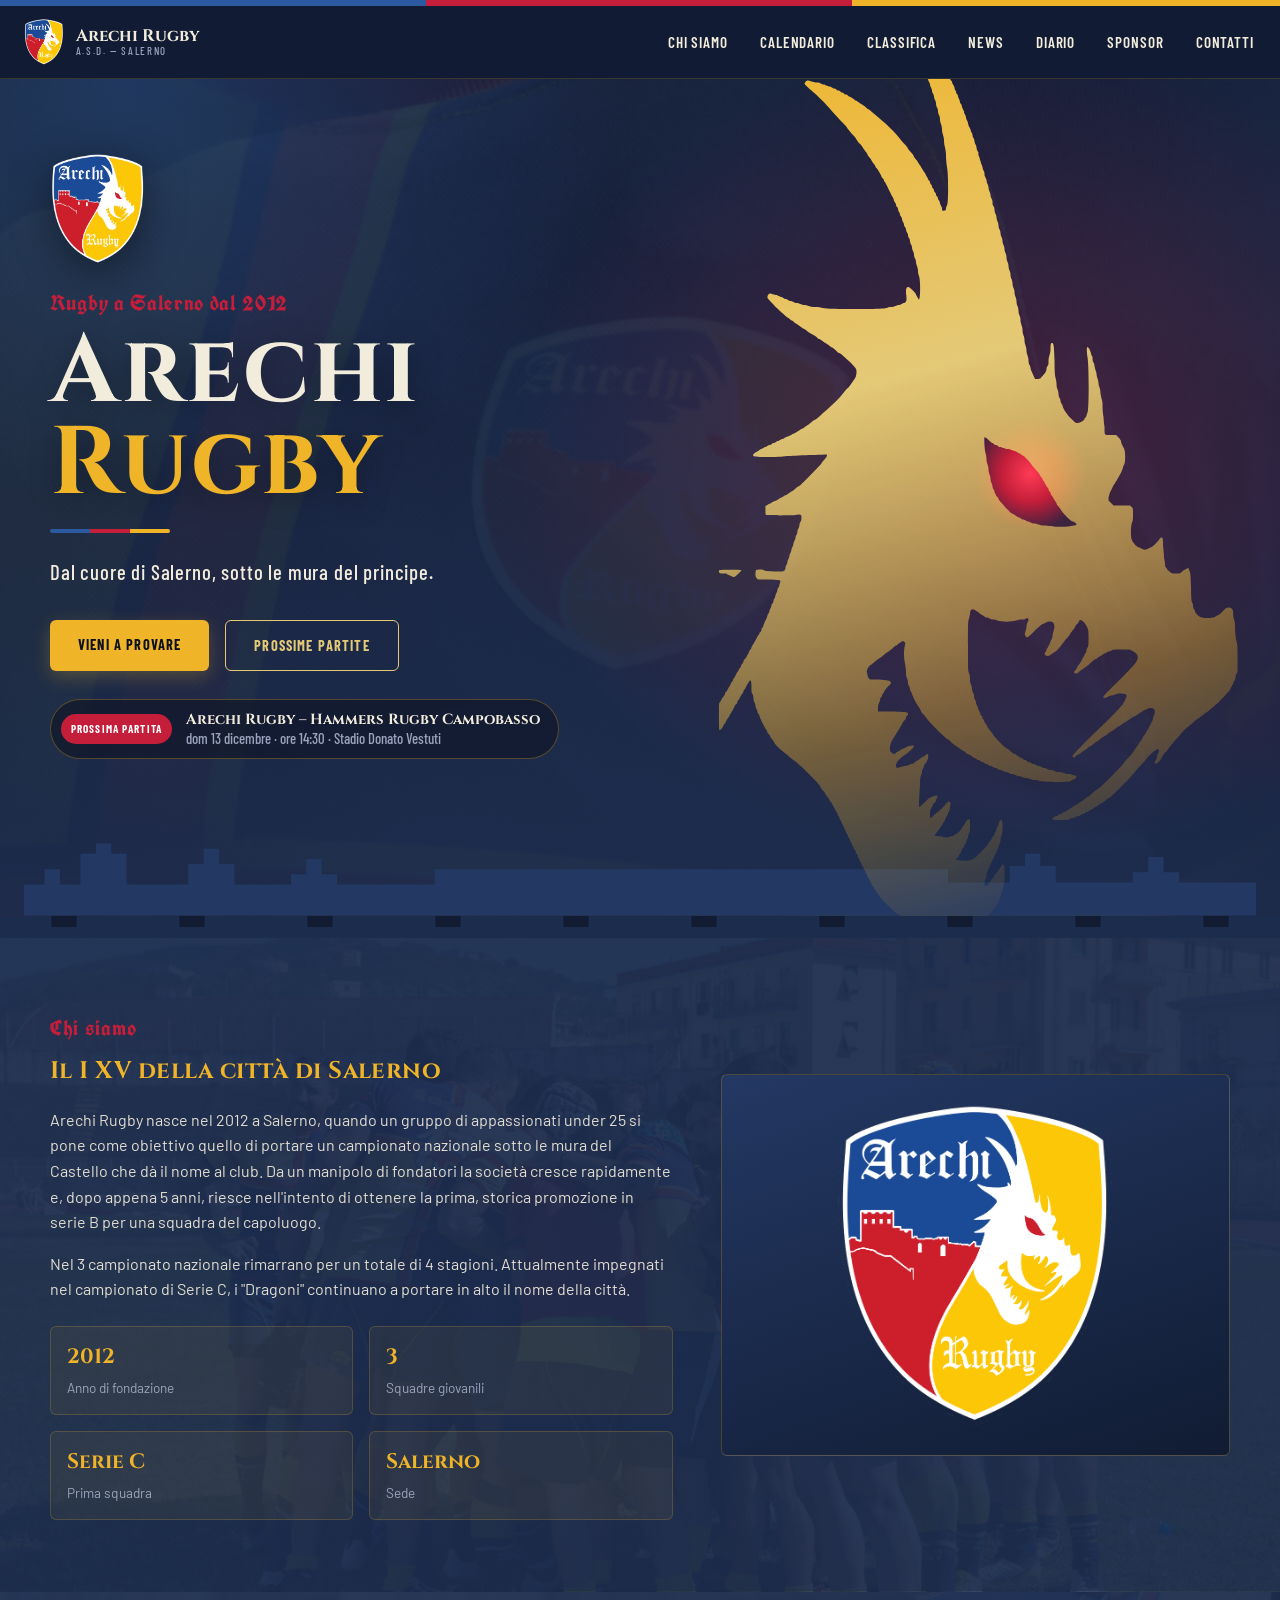
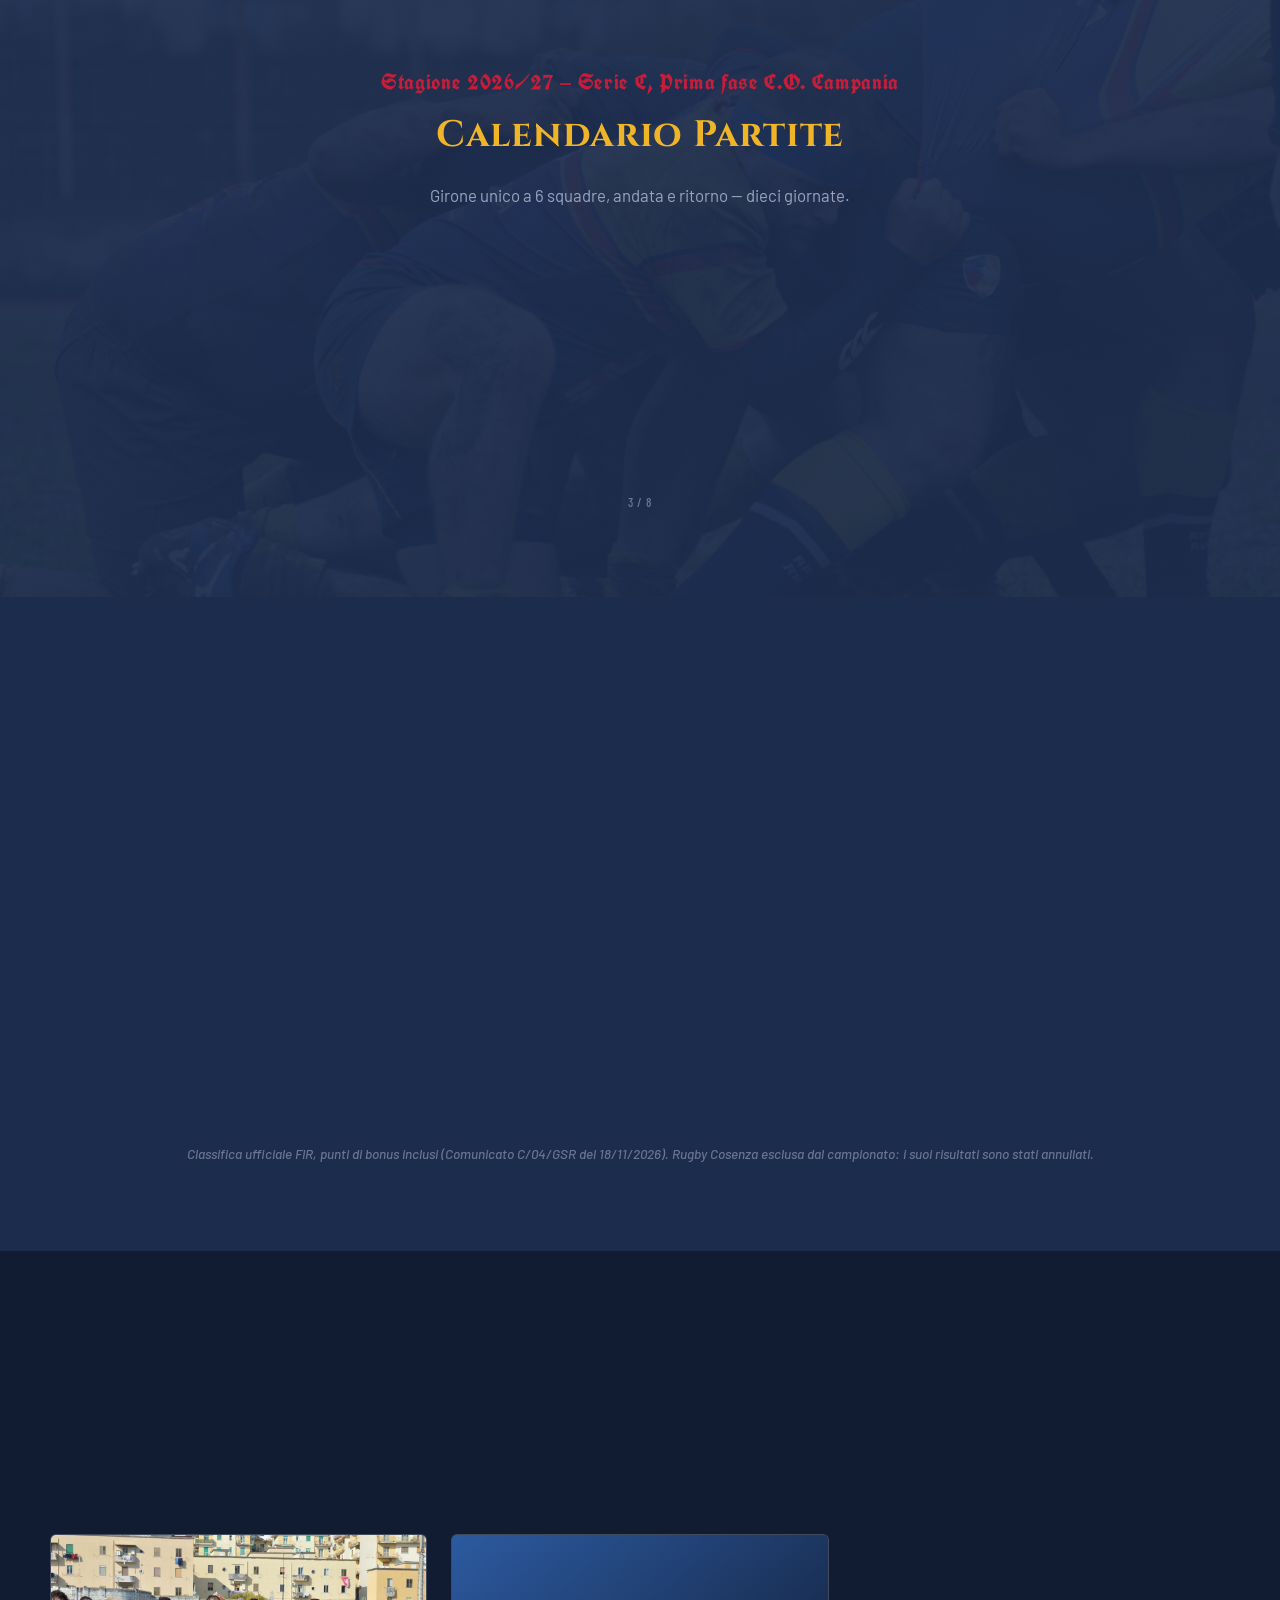
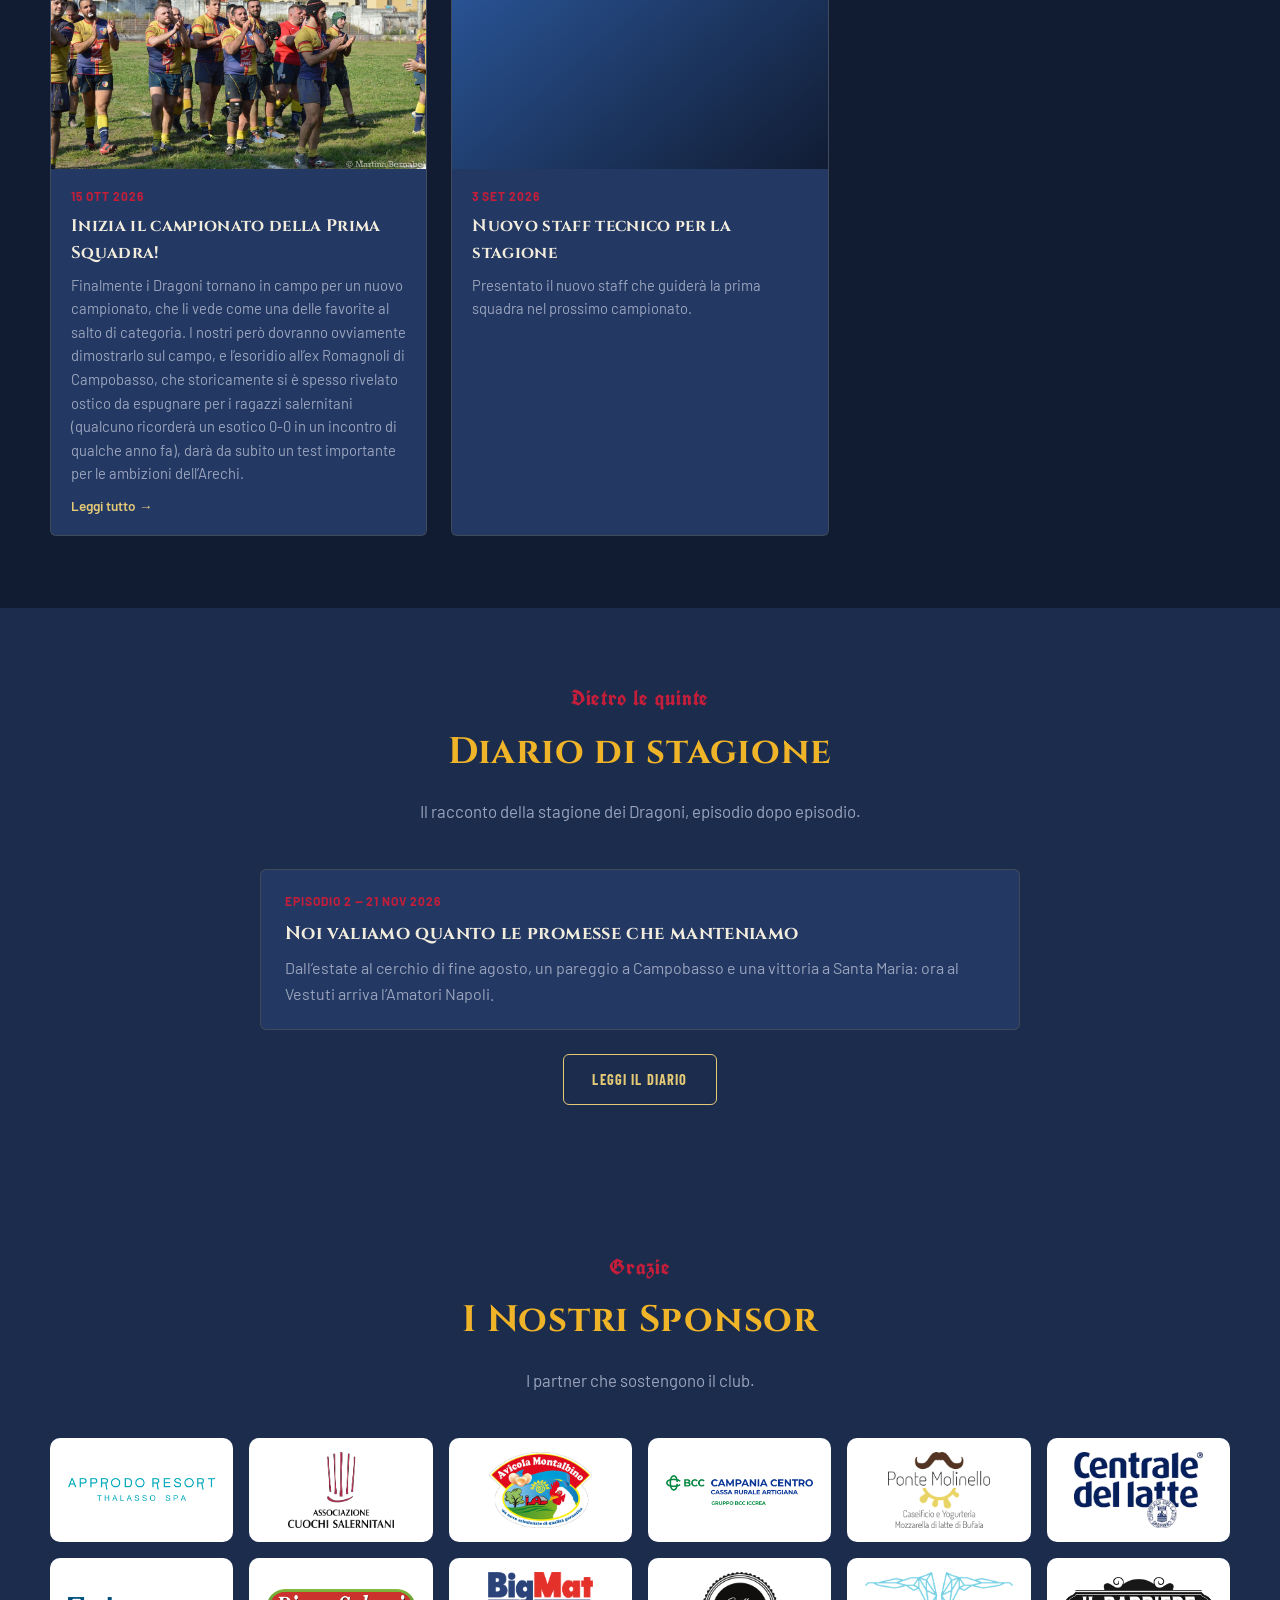
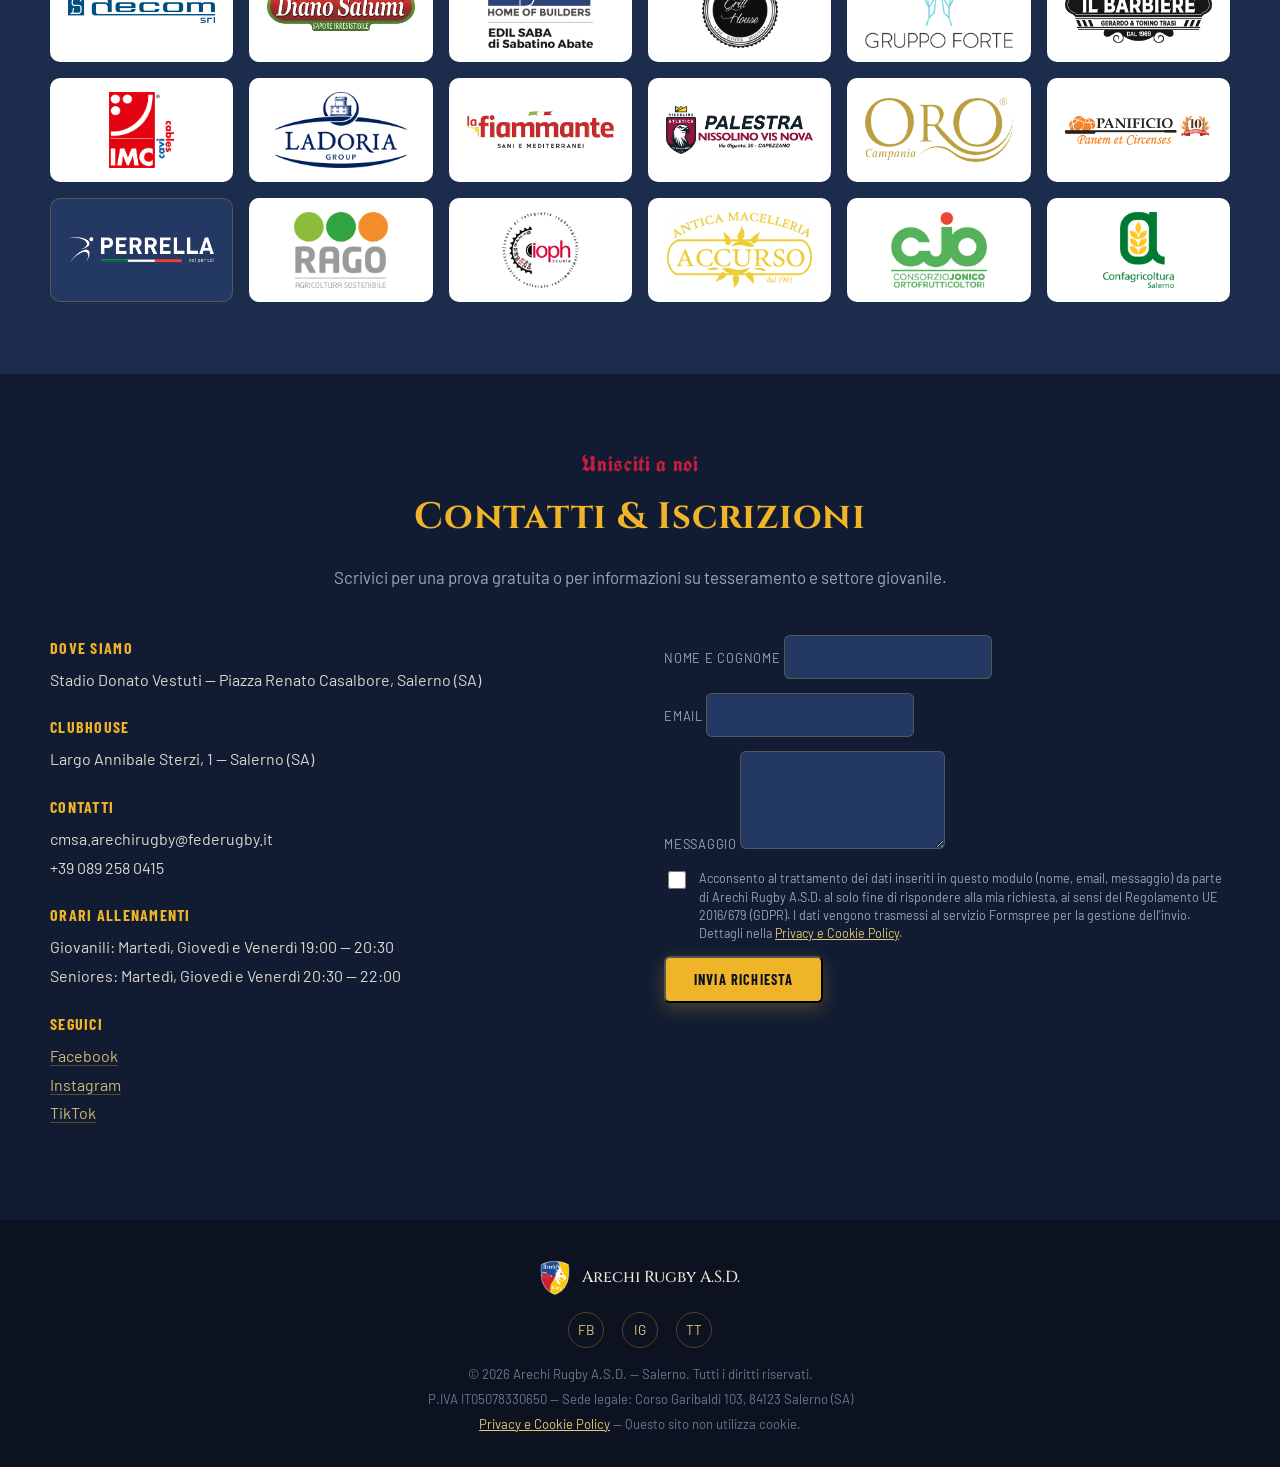
==== commit 07946249: "Hero: su mobile la prossima partita mostra solo i loghi delle squadre Co-Authored-By: Claude Opus 5." ====
--- a/index.html
+++ b/index.html
@@ -205,6 +205,14 @@
   }
   .next-match-text{font-family:'Barlow Condensed',sans-serif;font-size:.92rem;line-height:1.3;color:var(--stone);}
   .next-match-text strong{display:block;font-family:'Cinzel',serif;font-size:.92rem;color:var(--parchment);}
+  /* on mobile the names wrap, so the chip shows just the two crests (details are in the Calendario below) */
+  .next-match-logos{display:none;align-items:center;gap:10px;font-family:'Barlow Condensed',sans-serif;font-size:.8rem;color:var(--stone);}
+  .next-match-logos img{height:30px;width:auto;}
+  @media(max-width:900px){
+    .next-match{padding-right:16px;}
+    .next-match-logos{display:inline-flex;}
+    .next-match-text{display:none;}
+  }
 
   /* the dragon from the crest, traced to dragone.svg and used as a mask so it can take any fill */
   .hero-dragon{
@@ -986,8 +994,10 @@
     if (!fx) return;
     const d = new Date(fx.date + 'T00:00:00');
     const dateStr = d.toLocaleDateString('it-IT', { weekday: 'short', day: 'numeric', month: 'long' });
+    el.setAttribute('aria-label', `Prossima partita: ${TEAMS[fx.home].name} – ${TEAMS[fx.away].name}, ${dateStr} ore ${fx.time}`);
     el.innerHTML = `<span class="next-match-label">Prossima partita</span>
-      <span class="next-match-text"><strong>${TEAMS[fx.home].name} – ${TEAMS[fx.away].name}</strong>${dateStr} · ore ${fx.time} · ${fx.venue.split(',')[0]}</span>`;
+      <span class="next-match-logos" aria-hidden="true"><img src="${TEAMS[fx.home].logo}" alt=""><span>vs</span><img src="${TEAMS[fx.away].logo}" alt=""></span>
+      <span class="next-match-text" aria-hidden="true"><strong>${TEAMS[fx.home].name} – ${TEAMS[fx.away].name}</strong>${dateStr} · ore ${fx.time} · ${fx.venue.split(',')[0]}</span>`;
     el.hidden = false;
   }
 
